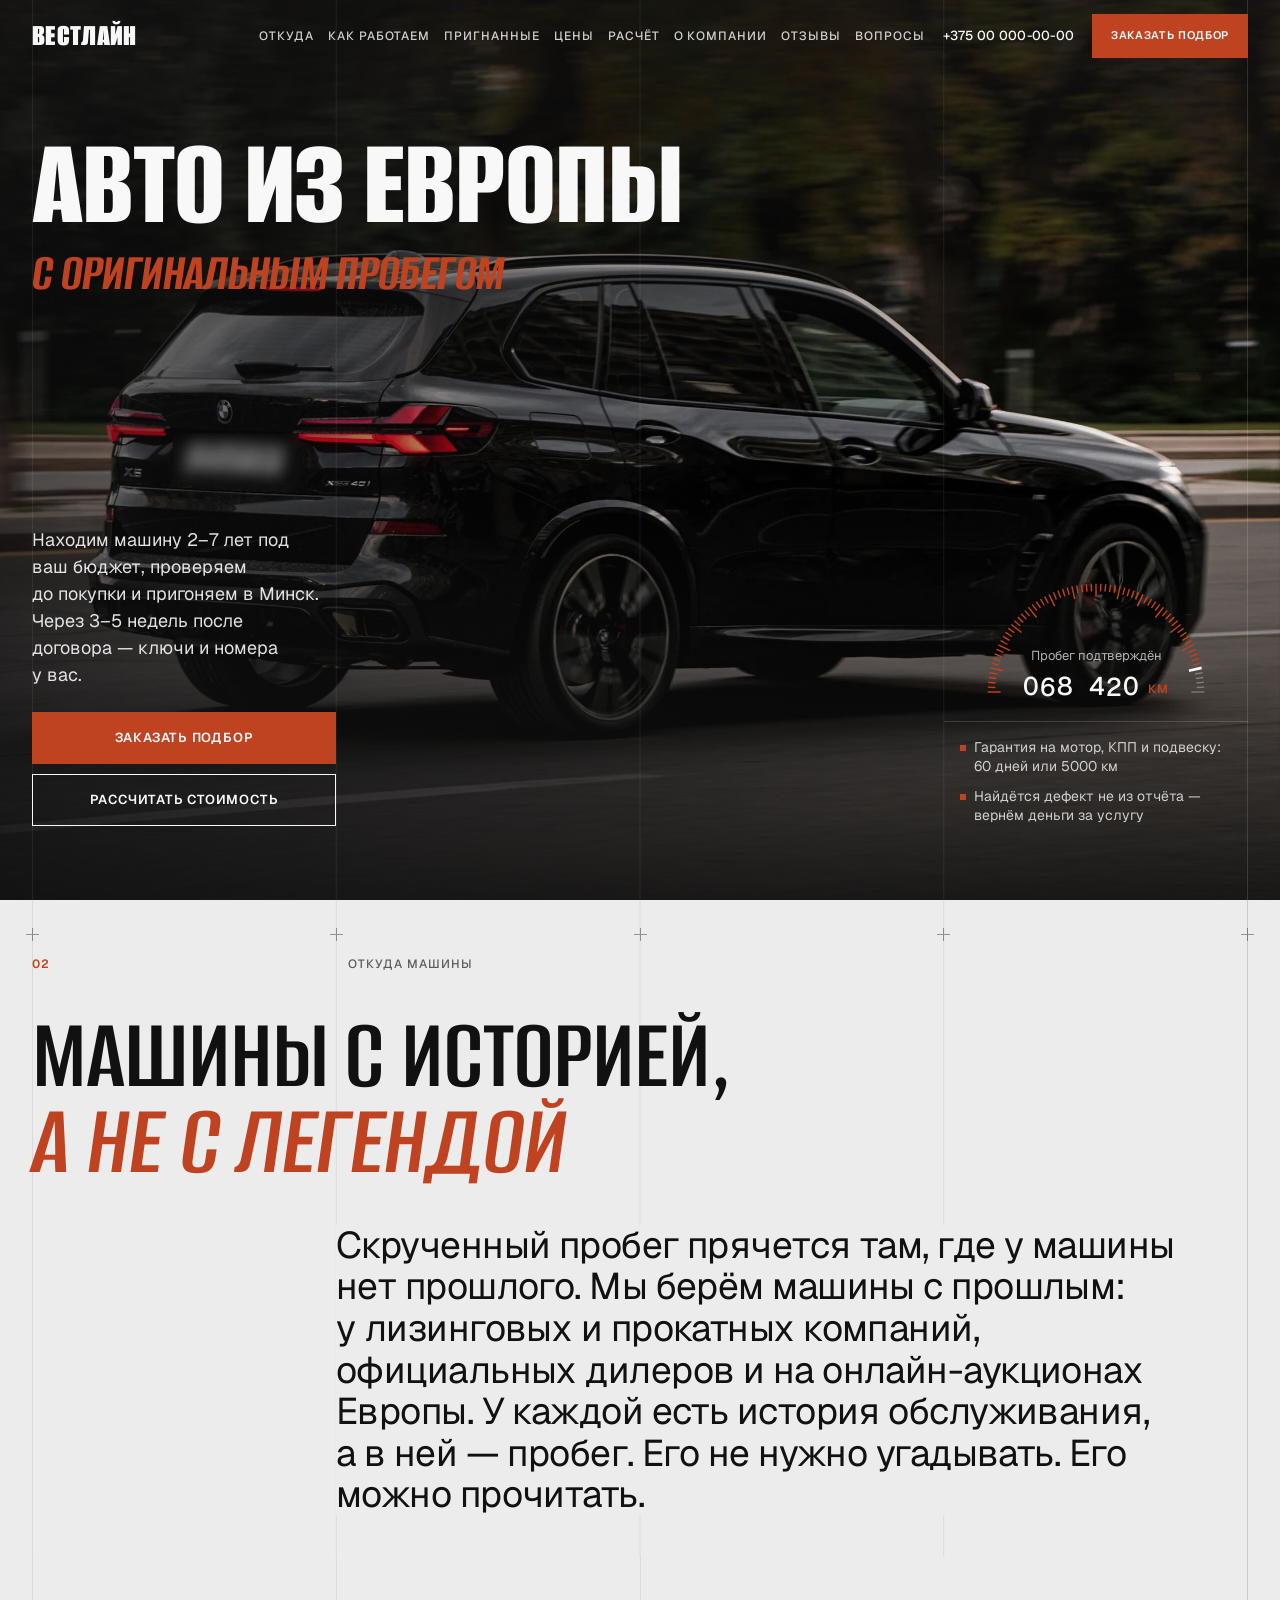
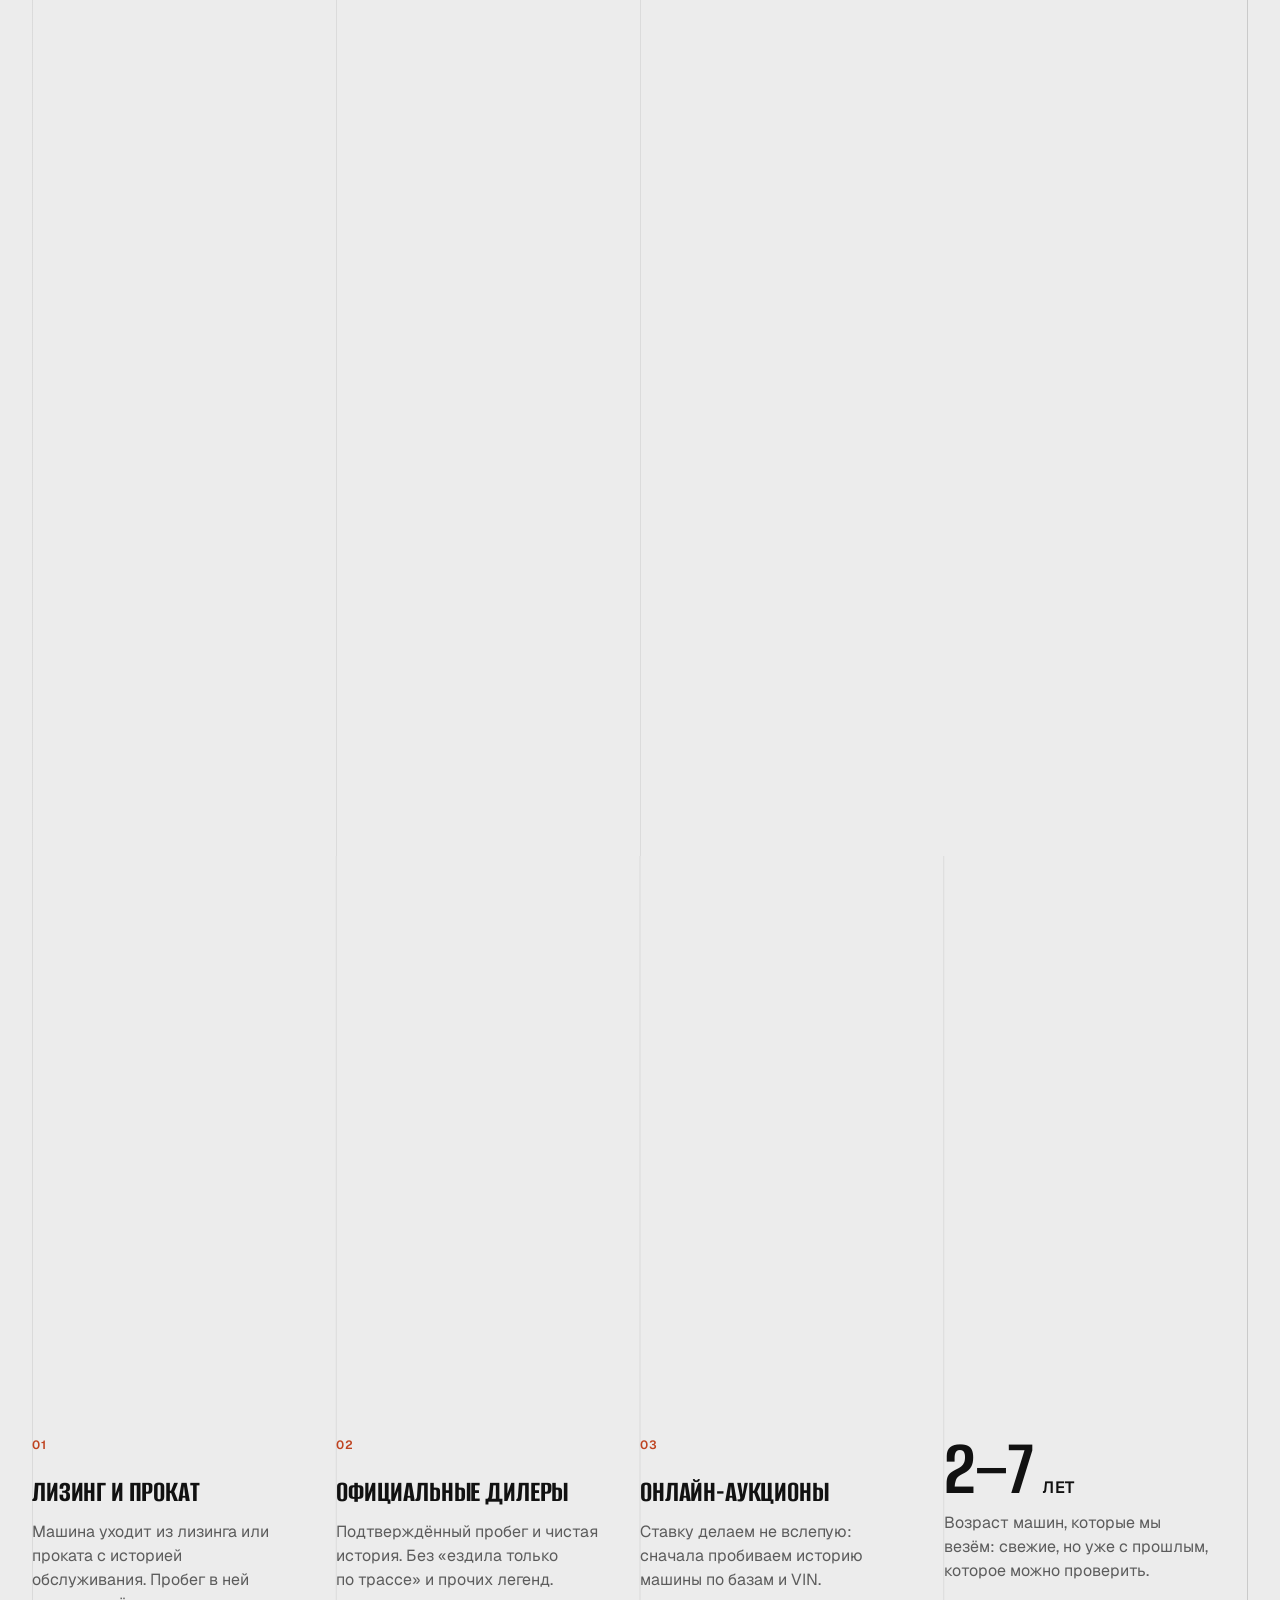
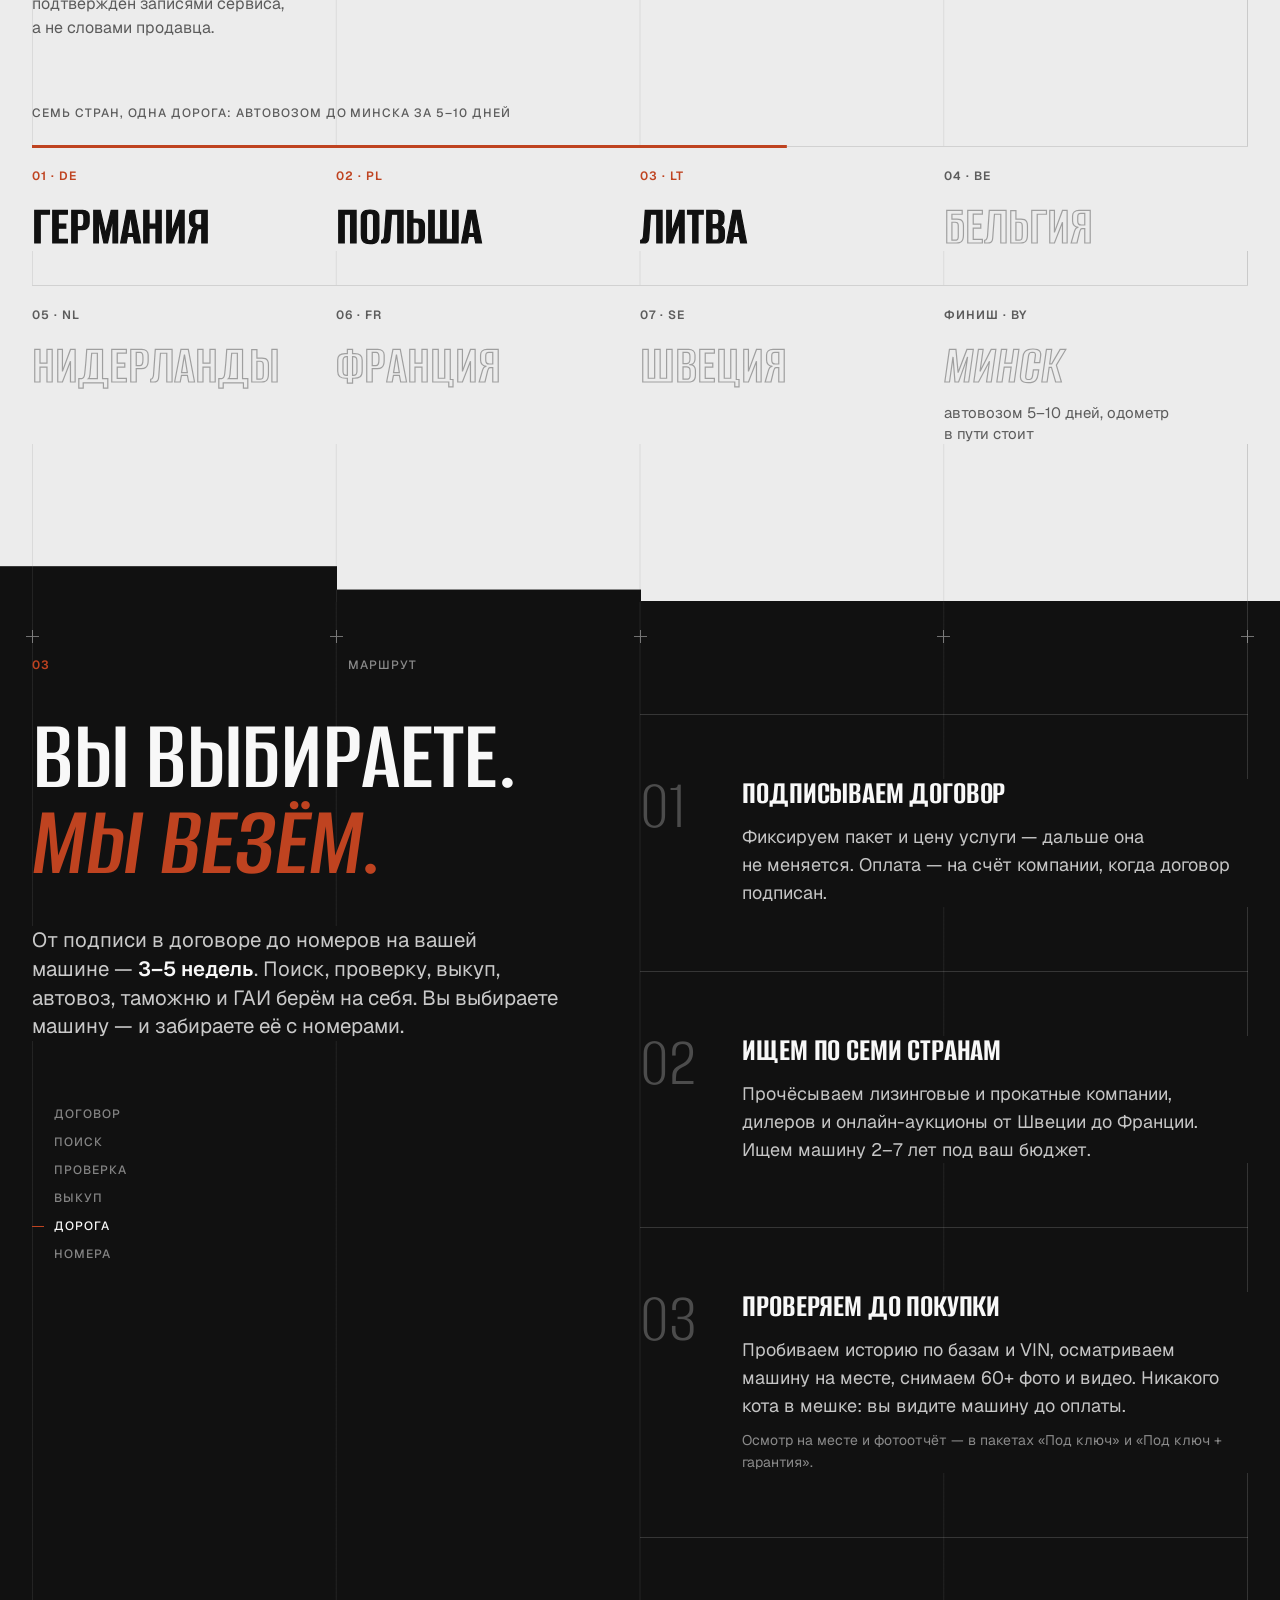
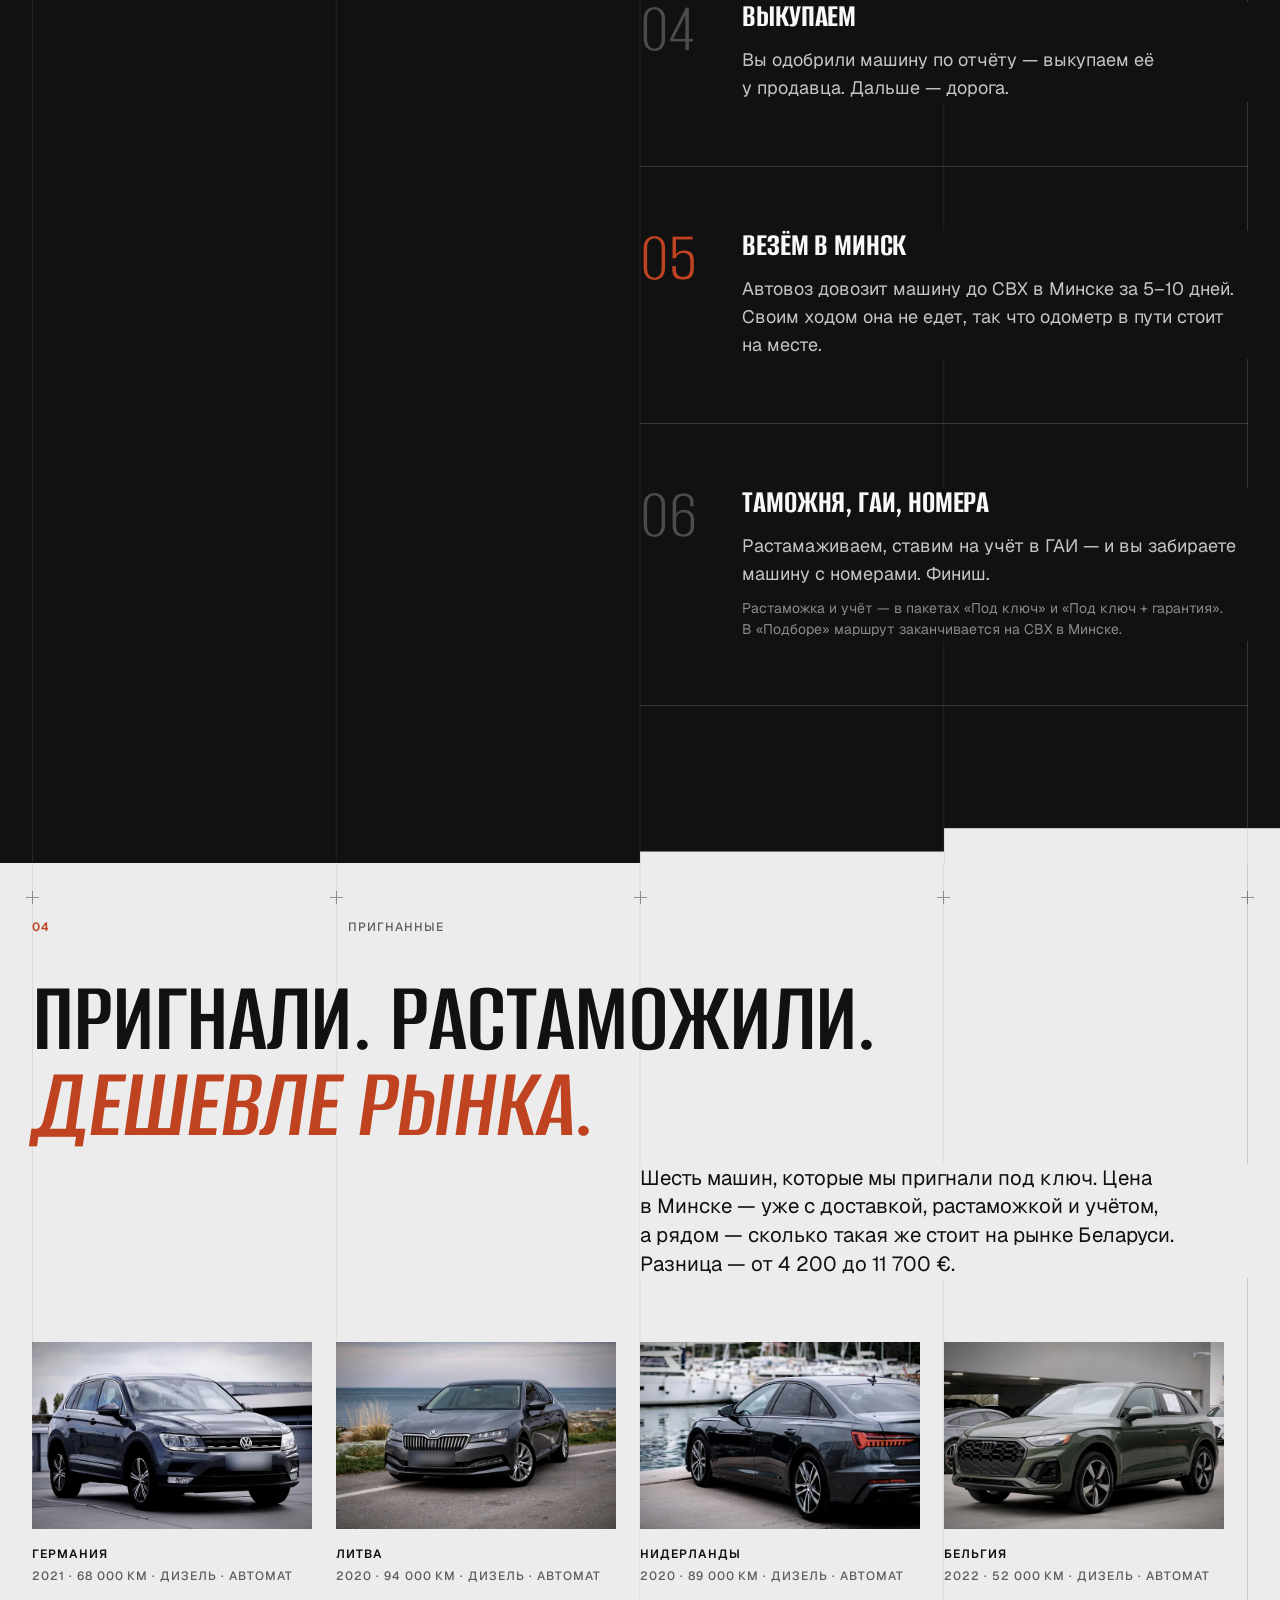
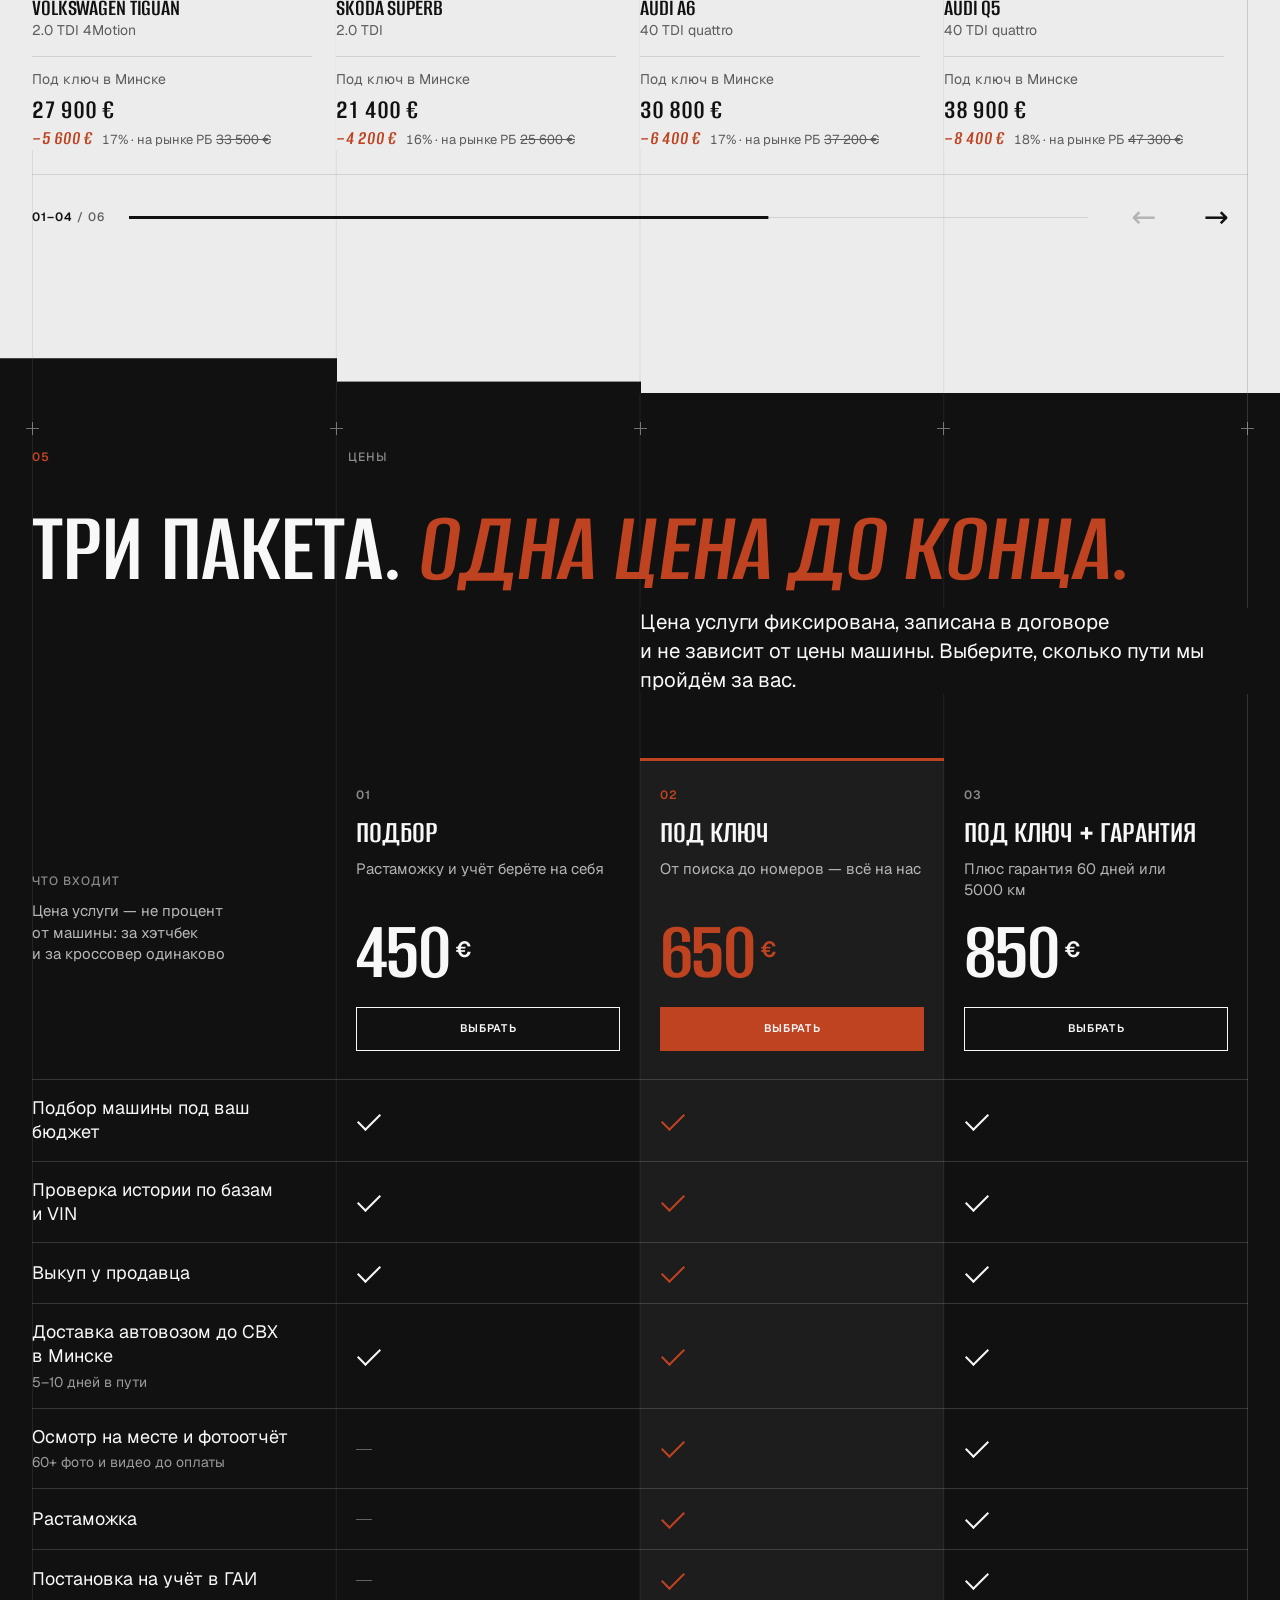
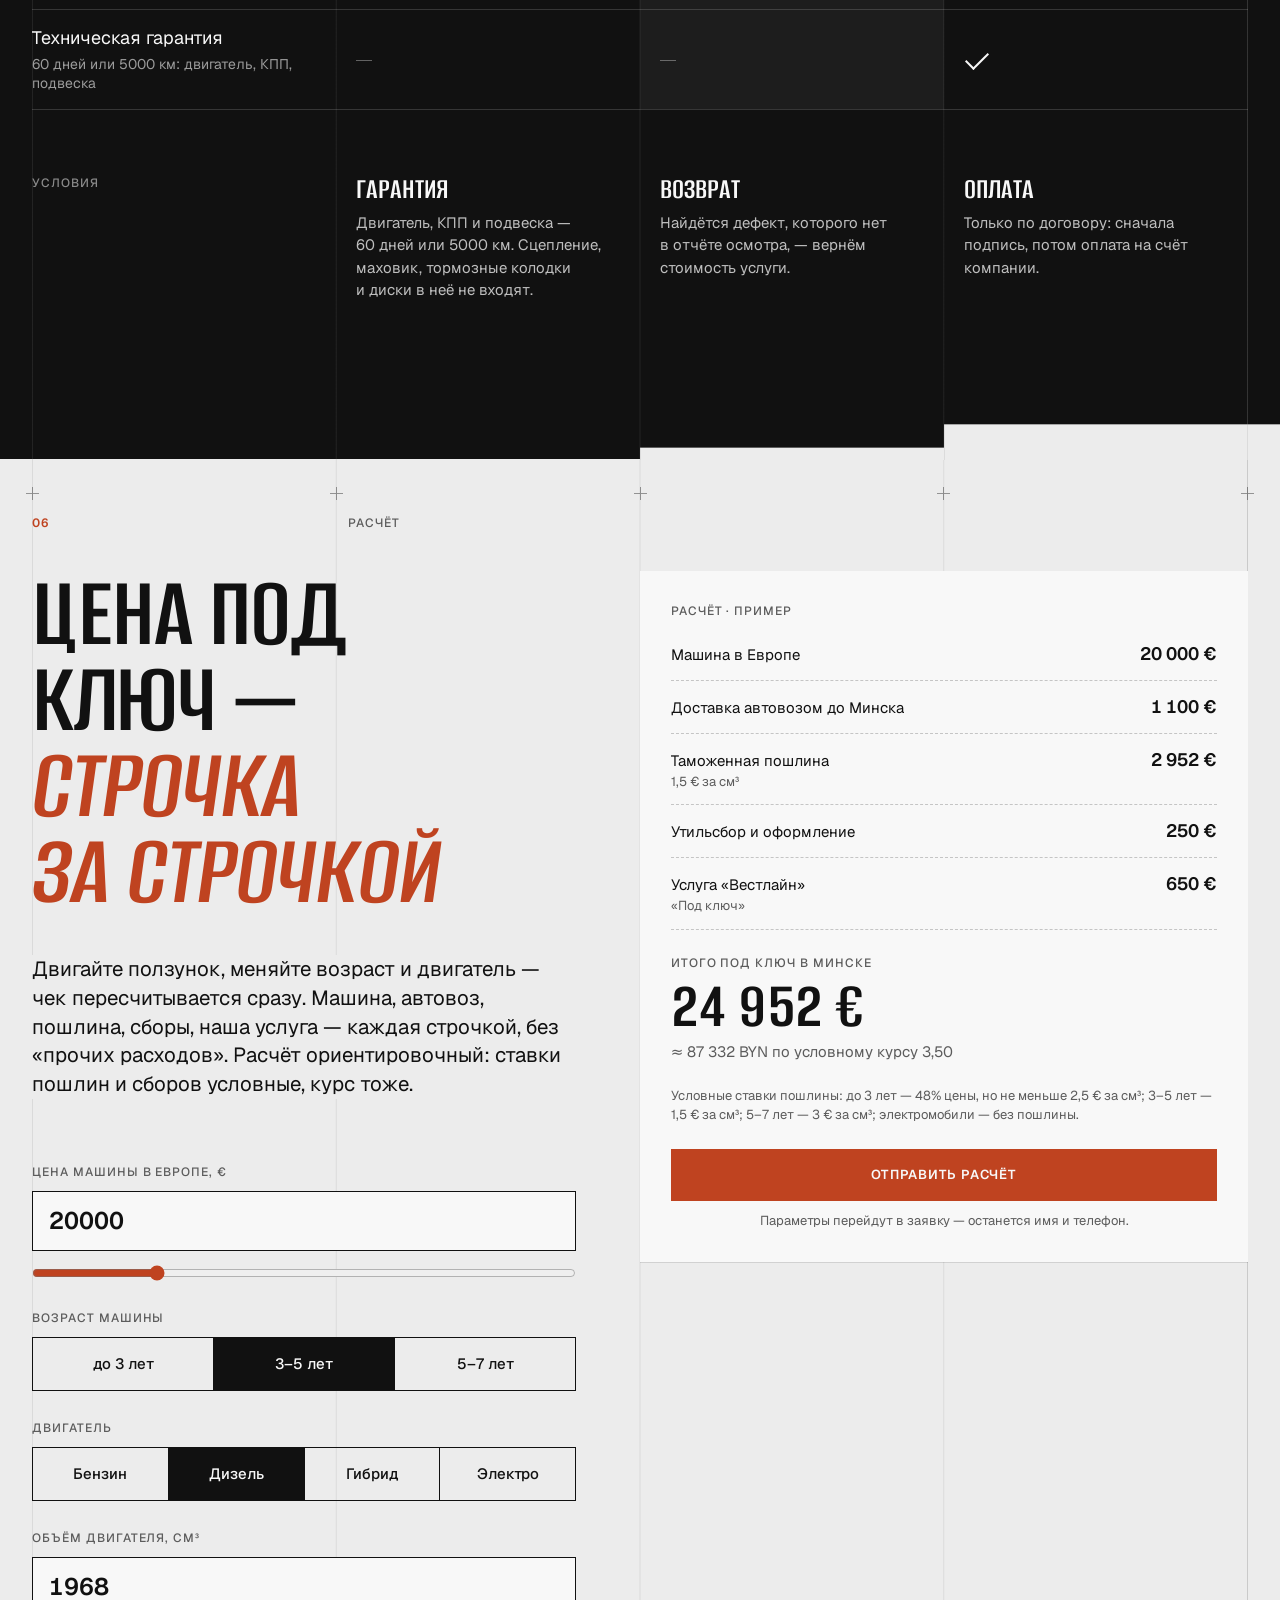
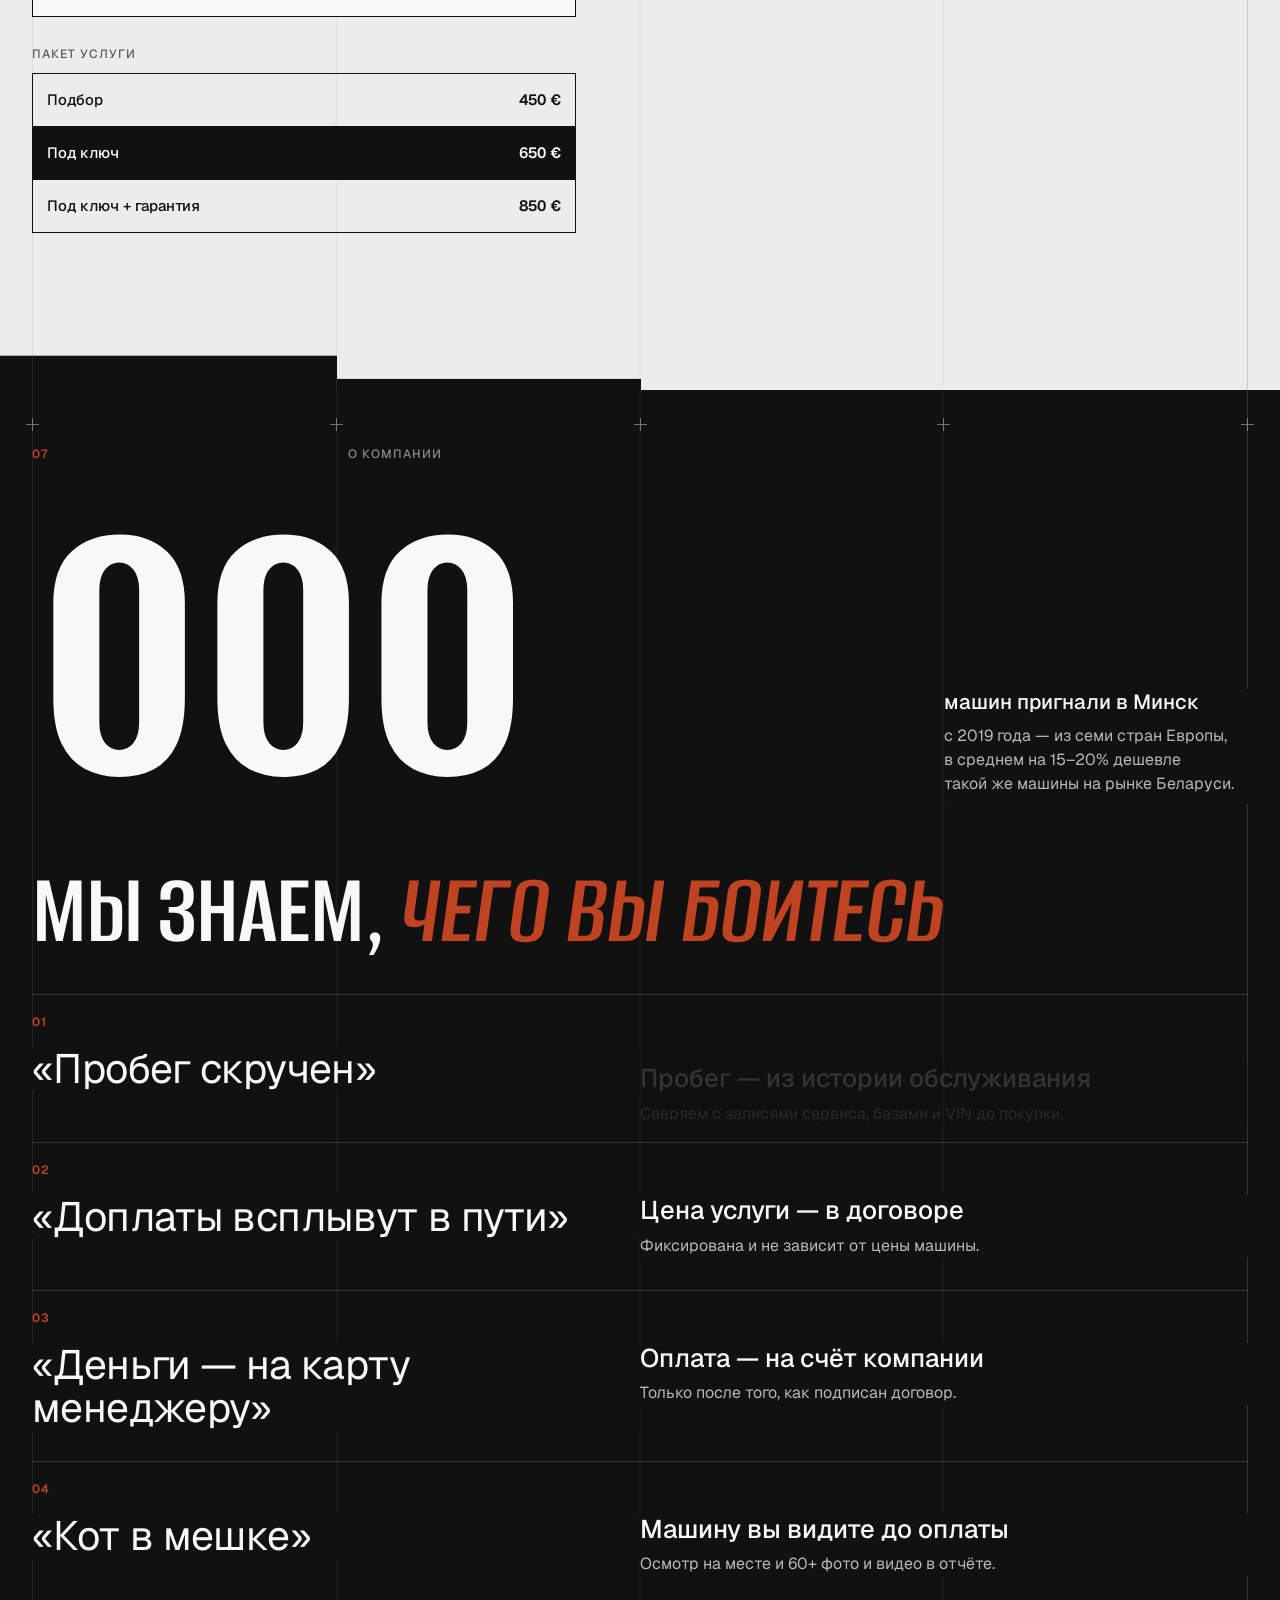
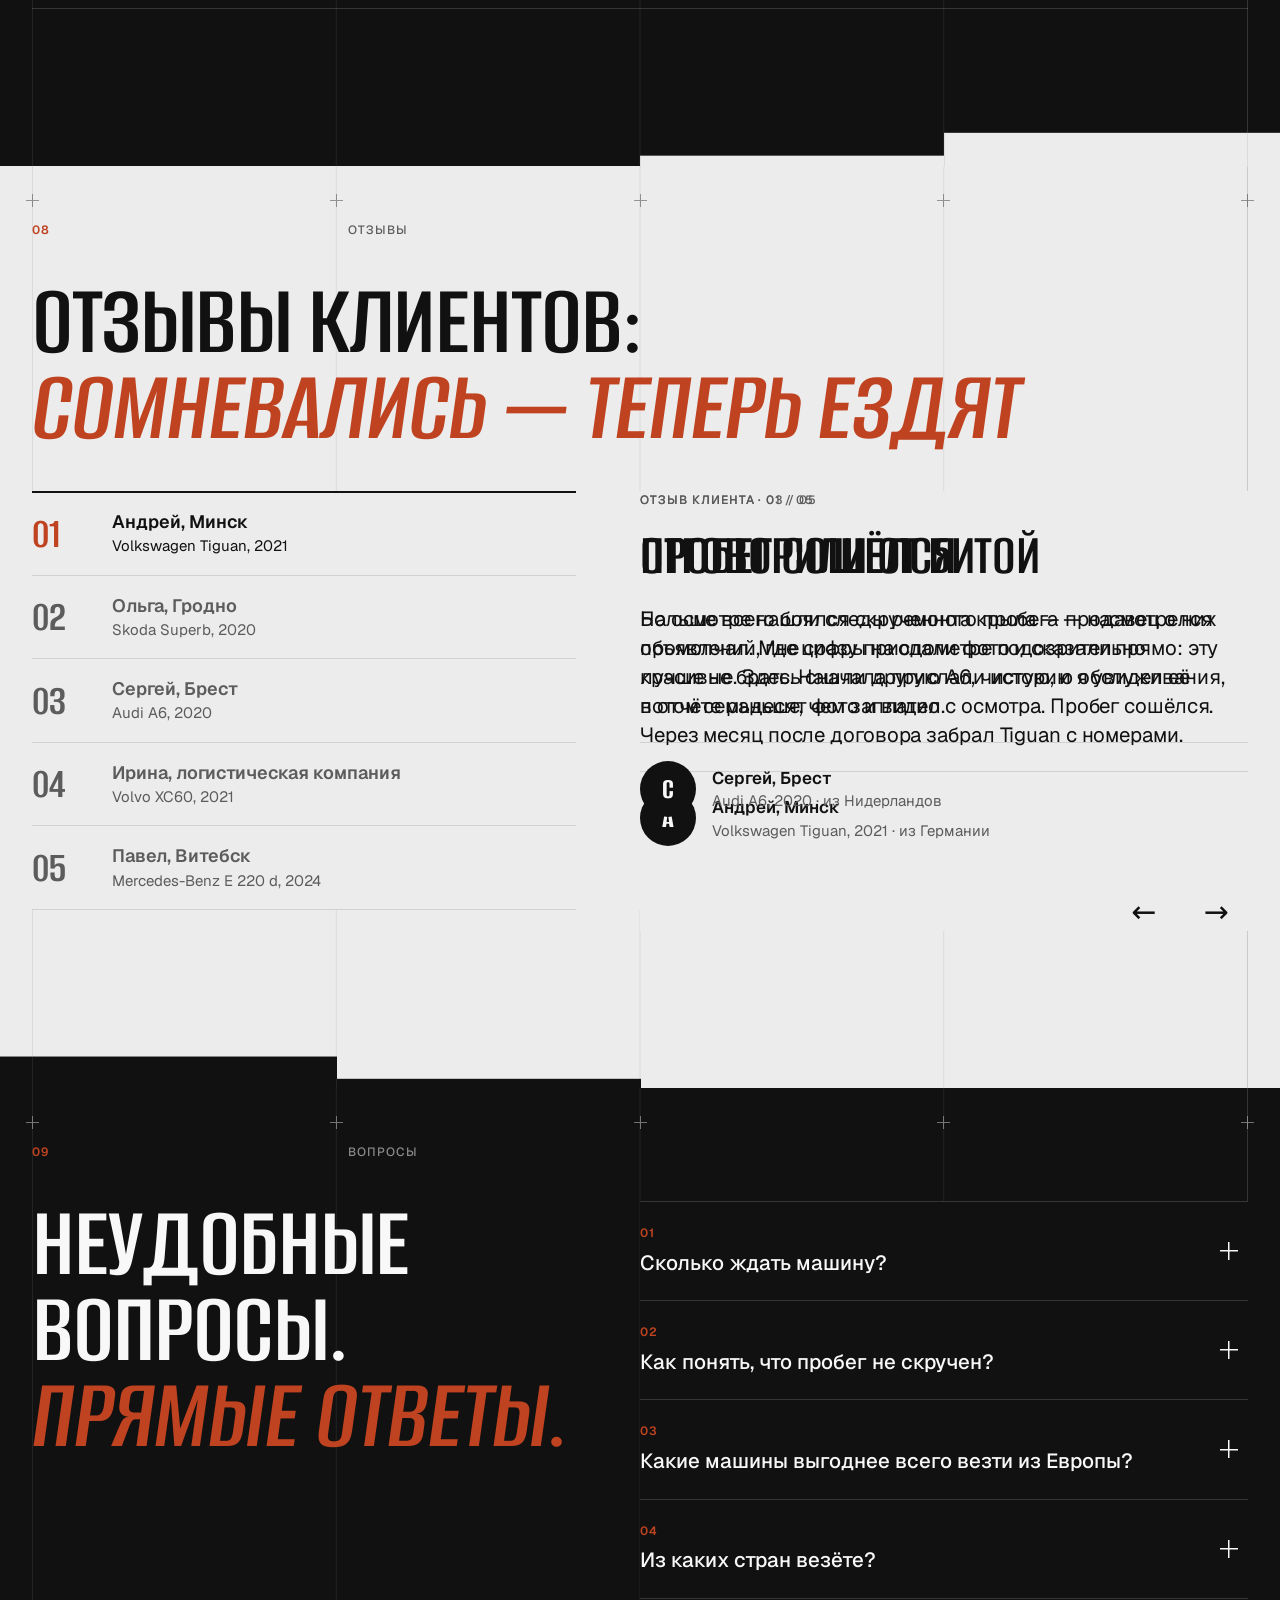
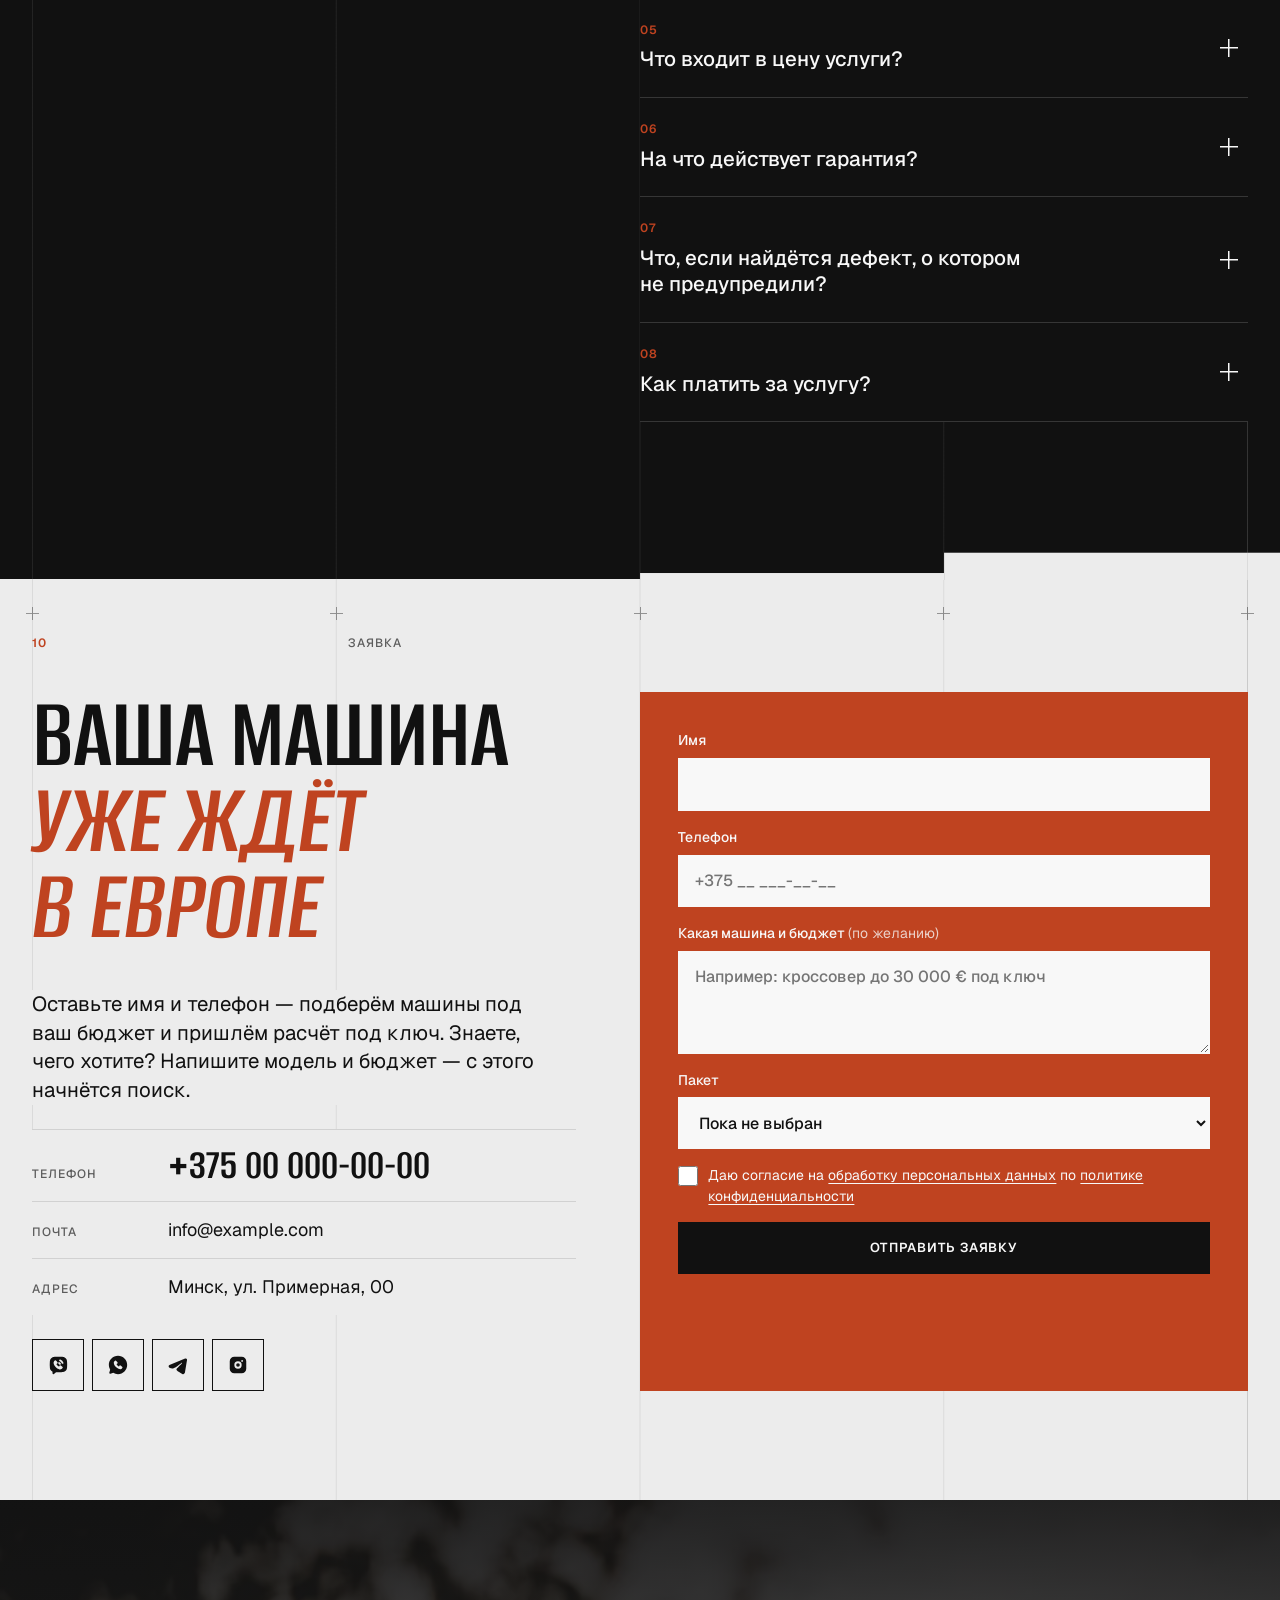
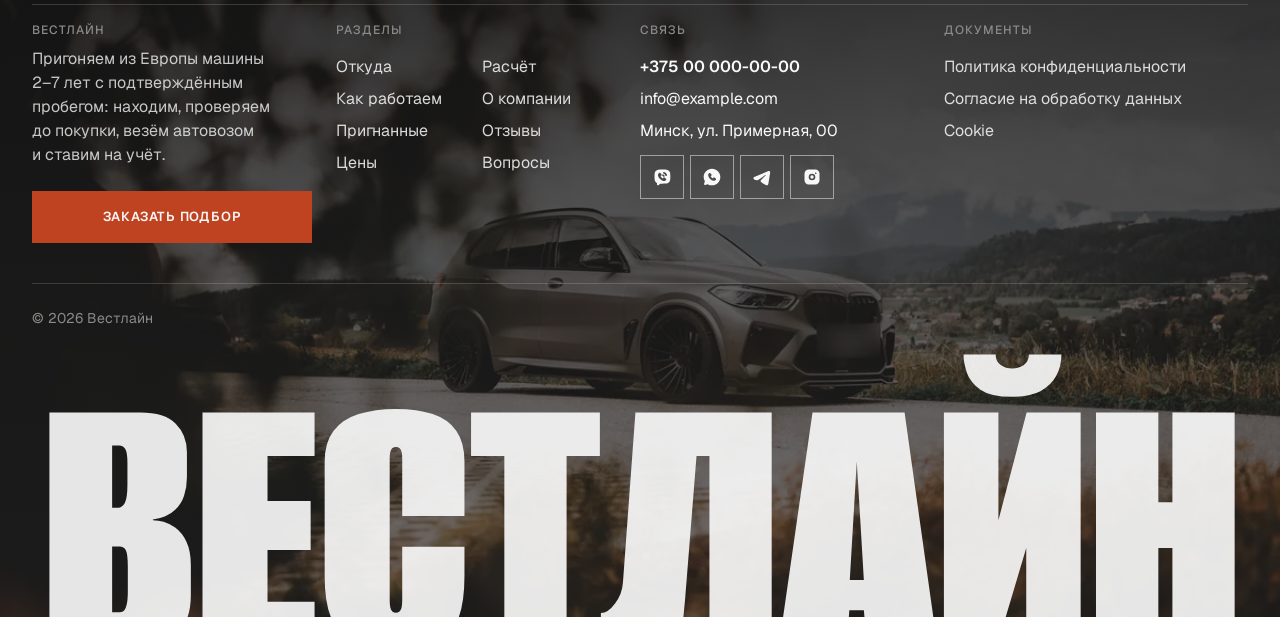
==== index.html @ 83bdb5cc "Лендинг «Авто из Европы» (Вестлайн): страница, юридические страницы, 404, стили, скрипты, шрифты, фо" ====
<!doctype html>
<html lang="ru">
<head>
<meta charset="utf-8">
<meta name="viewport" content="width=device-width,initial-scale=1">
<!-- seo:start -->
<title>Авто из Европы под ключ в Минске — подбор и проверка до покупки | Вестлайн</title>
<meta name="description" content="Пригоним машину 2–7 лет из Европы с подтверждённым пробегом: подбор, проверка до покупки с фотоотчётом, выкуп, доставка, растаможка и учёт в ГАИ за 3–5 недель. Фиксированная цена услуги от 450 €.">
<link rel="canonical" href="https://example.com/">
<meta property="og:type" content="website">
<meta property="og:title" content="Авто из Европы под ключ в Минске — подбор и проверка до покупки | Вестлайн">
<meta property="og:description" content="Пригоним машину 2–7 лет из Европы с подтверждённым пробегом: подбор, проверка до покупки с фотоотчётом, выкуп, доставка, растаможка и учёт в ГАИ за 3–5 недель. Фиксированная цена услуги от 450 €.">
<meta property="og:url" content="https://example.com/">
<meta property="og:image" content="https://example.com/img/hero-b-x5-road-noplate-1200.webp">
<meta property="og:locale" content="ru_RU">
<meta property="og:site_name" content="Вестлайн">
<script type="application/ld+json">{"@context":"https://schema.org","@graph":[{"@type":"WebSite","name":"Вестлайн","url":"https://example.com/","inLanguage":"ru"},{"@type":"Organization","name":"Вестлайн","url":"https://example.com/"}]}</script>
<script type="application/ld+json">{"@context":"https://schema.org","@type":"FAQPage","mainEntity":[{"@type":"Question","name":"Сколько ждать машину?","acceptedAnswer":{"@type":"Answer","text":"От подписи в договоре до номеров — 3–5 недель. Сама дорога на автовозе из Европы до Минска занимает 5–10 дней, остальное время уходит на поиск, проверку, выкуп и оформление."}},{"@type":"Question","name":"Как понять, что пробег не скручен?","acceptedAnswer":{"@type":"Answer","text":"Мы сверяем пробег с историей обслуживания и проверяем машину по базам и VIN. В пакетах «Под ключ» ещё осматриваем её на месте и присылаем фотоотчёт — 60+ фото и видео. Вы видите машину до оплаты, а не после."}},{"@type":"Question","name":"Какие машины выгоднее всего везти из Европы?","acceptedAnswer":{"@type":"Answer","text":"Машины 2–7 лет от лизинговых и прокатных компаний, официальных дилеров и с онлайн-аукционов: пробег у них подтверждён историей обслуживания. Под ключ такая машина в среднем на 15–20% дешевле такой же на рынке Беларуси. Модель и комплектацию подберём под ваш бюджет."}},{"@type":"Question","name":"Из каких стран везёте?","acceptedAnswer":{"@type":"Answer","text":"Из семи: Германия, Польша, Литва, Бельгия, Нидерланды, Франция и Швеция. Откуда бы ни ехала машина, финиш один — Минск."}},{"@type":"Question","name":"Что входит в цену услуги?","acceptedAnswer":{"@type":"Answer","text":"«Подбор», 450 €: находим машину, проверяем по базам, выкупаем и довозим до СВХ в Минске. «Под ключ», 650 €: плюс осмотр на месте с фотоотчётом, растаможка и учёт в ГАИ. «Под ключ + гарантия», 850 €: плюс техническая гарантия. Цена услуги не зависит от цены машины."}},{"@type":"Question","name":"На что действует гарантия?","acceptedAnswer":{"@type":"Answer","text":"Техническая гарантия — 60 дней или 5000 км на двигатель, КПП и подвеску, она входит в пакет «Под ключ + гарантия». Сцепление, маховик, тормозные колодки и диски в неё не входят."}},{"@type":"Question","name":"Что, если найдётся дефект, о котором не предупредили?","acceptedAnswer":{"@type":"Answer","text":"Вернём стоимость услуги — если у машины найдётся дефект, которого нет в отчёте осмотра. Так что отчёт мы пишем подробно и без «косметики»."}},{"@type":"Question","name":"Как платить за услугу?","acceptedAnswer":{"@type":"Answer","text":"Только по договору. Сначала подписываем его, потом вы оплачиваете услугу на счёт компании — не на карту менеджеру и не наличными «на руки»."}}]}</script>
<!-- seo:end -->
<link rel="stylesheet" href="assets/css/tokens.css">
<link rel="stylesheet" href="assets/css/base.css?v=2026-10-07e">
<link rel="stylesheet" href="assets/css/reveal.css">
<link rel="stylesheet" href="assets/css/home.css?v=2026-10-07e">
<!-- Прелоадер включается только при работающем JS и без reduced motion; страховка — снять через 8 с, даже если скрипт не загрузился -->
<script>if (!matchMedia('(prefers-reduced-motion: reduce)').matches) { document.documentElement.classList.add('is-preloading'); setTimeout(function () { var c = document.documentElement.classList; if (c.contains('is-preloading')) { c.remove('is-preloading'); dispatchEvent(new Event('preloader:done')); } }, 8000); }</script>
</head>
<body class="home">
<!-- Прелоадер: одометр первого экрана — шкала заполняется по мере загрузки, километры набегают до 068 420; уходит вверх колоннами по сетке -->
<div class="preloader" data-preloader aria-hidden="true">
  <div class="preloader__cols"><i></i><i></i><i></i><i></i></div>
  <div class="preloader__odo odo">
    <svg class="odo__gauge" data-gauge data-preload-gauge data-ticks="71" aria-hidden="true"></svg>
    <div class="odo__read"><span class="odo__label" data-preload-label>Проверяем пробег</span><span class="odo__digits preloader__digits" data-preload-km="68420">000&nbsp;000</span><span class="odo__unit">км</span></div>
  </div>
</div>
<div data-include="header">
  <header class="site-header">
    <a class="site-header__name" href="index.html">Вестлайн</a>
    <nav class="site-header__nav" aria-label="Основное меню">
      <a href="#source">Откуда</a><a href="#how">Как работаем</a><a href="#cars">Пригнанные</a><a href="#price">Цены</a><a href="#calc">Расчёт</a><a href="#about">О компании</a><a href="#reviews">Отзывы</a><a href="#faq">Вопросы</a>
    </nav>
    <span class="site-header__phone">+375 00 000-00-00</span>
    <a class="button button--small" href="#order"><span class="cta-long">Заказать подбор</span><span class="cta-short">Подбор</span></a>
  </header>
</div>

<main>
<!-- 1. Первый экран: тёмный кадр, слева — предложение и действие, справа — доказательства -->
<div class="pin pin--hero" data-pin>
<section class="hero theme-dark pin__stage" id="top" data-header-clear data-pin-stage aria-labelledby="hero-title">
  <figure class="hero__bg"><img src="img/hero-b-x5-road-noplate-2400.webp" srcset="img/hero-b-x5-road-noplate-1200.webp 1200w, img/hero-b-x5-road-noplate-2400.webp 2400w" sizes="100vw" alt="Чёрный BMW X5 едет по городской улице, фон смазан скоростью" width="2400" height="1600" fetchpriority="high"></figure>
  <div class="hero__top">
    <h1 class="hero__title rise" id="hero-title"><span class="t1">Авто из <br>Европы</span><span class="t2">с оригинальным пробегом</span></h1>
  </div>
  <div class="hero__mid">
    <div class="hero__text rise" style="animation-delay:.25s">
      <p class="hero__lead">Находим машину <span class="nw">2–7</span>&nbsp;лет под ваш бюджет, проверяем до&nbsp;покупки и&nbsp;пригоняем в&nbsp;Минск. Через <span class="nw">3–5</span>&nbsp;недель после договора&nbsp;— ключи и&nbsp;номера у&nbsp;вас.</p>
      <div class="hero__ctas"><a class="button" href="#order">Заказать подбор</a><a class="button button--ghost" href="#calc">Рассчитать стоимость</a></div>
    </div>
    <div class="hero__proof rise" style="animation-delay:.45s">
      <div class="odo" data-odo aria-label="Пробег подтверждён историей обслуживания: 68 420 км">
        <svg class="odo__gauge" data-gauge data-ticks="71" data-fill="0.55" aria-hidden="true"></svg>
        <div class="odo__read" aria-hidden="true"><span class="odo__label">Пробег подтверждён</span><span class="odo__digits" data-km="68420">068&nbsp;420</span><span class="odo__unit">км</span></div>
      </div>
      <ul class="hero__guar">
        <li>Гарантия на&nbsp;мотор, КПП и&nbsp;подвеску: 60&nbsp;дней или 5000&nbsp;км</li>
        <li>Найдётся дефект не&nbsp;из&nbsp;отчёта&nbsp;— вернём деньги за&nbsp;услугу</li>
      </ul>
    </div>
  </div>
  <div class="stair stair--light" data-stair aria-hidden="true"><i></i><i></i><i></i><i></i></div>
</section>
<div class="pin__space" aria-hidden="true"></div>
</div>

<!-- 2. Откуда машины: манифест крупно, фото стоянки растёт до всего экрана и закрывается колоннами, источники по колонкам, маршрут стран -->
<section class="section theme-light has-lines source" id="source" aria-labelledby="source-title">
  <div class="wrap">
    <p class="kicker"><b>02</b><span>Откуда машины</span></p>
    <h2 id="source-title">Машины с&nbsp;историей, <em>а&nbsp;не&nbsp;с&nbsp;легендой</em></h2>
    <p class="source__manifest">Скрученный пробег прячется там, где у&nbsp;машины нет прошлого. Мы берём машины с&nbsp;прошлым: у&nbsp;лизинговых и&nbsp;прокатных компаний, официальных дилеров и&nbsp;на&nbsp;онлайн-аукционах Европы. У&nbsp;каждой есть история обслуживания, а&nbsp;в&nbsp;ней&nbsp;— пробег. Его не&nbsp;нужно угадывать. Его можно прочитать.</p>
  </div>
  <div class="pin pin--photo" data-pin data-grow-len="0.6">
    <figure class="source__photo pin__stage" data-pin-stage>
      <div class="source__frame" data-grow><img src="img/source-lot-graded-2400.webp" srcset="img/source-lot-graded-1200.webp 1200w, img/source-lot-graded-2400.webp 2400w" sizes="100vw" alt="Длинный ряд машин на открытой стоянке в пасмурный день" width="2400" height="1600" loading="lazy"></div>
      <div class="stair stair--light" data-stair aria-hidden="true"><i></i><i></i><i></i><i></i></div>
    </figure>
    <div class="pin__space" aria-hidden="true"></div>
  </div>
  <div class="wrap">
    <ul class="source__list grid4">
      <li><span class="source__i">01</span><h3>Лизинг и&nbsp;прокат</h3><p>Машина уходит из&nbsp;лизинга или проката с&nbsp;историей обслуживания. Пробег в&nbsp;ней подтверждён записями сервиса, а&nbsp;не&nbsp;словами продавца.</p></li>
      <li><span class="source__i">02</span><h3>Официальные дилеры</h3><p>Подтверждённый пробег и&nbsp;чистая история. Без «ездила только по&nbsp;трассе» и&nbsp;прочих легенд.</p></li>
      <li><span class="source__i">03</span><h3>Онлайн-аукционы</h3><p>Ставку делаем не&nbsp;вслепую: сначала пробиваем историю машины по&nbsp;базам и&nbsp;VIN.</p></li>
      <li class="source__fact"><span class="source__num"><span class="nw">2–7</span><small>лет</small></span><p>Возраст машин, которые мы везём: свежие, но&nbsp;уже с&nbsp;прошлым, которое можно проверить.</p></li>
    </ul>
    <div class="trip" data-trip>
      <p class="trip__label caption">Семь стран, одна дорога: автовозом до&nbsp;Минска за&nbsp;<span class="nw">5–10</span>&nbsp;дней</p>
      <ol class="trip__grid grid4">
        <li class="trip__stop"><span class="trip__code">01 · DE</span><span class="trip__name">Германия</span></li>
        <li class="trip__stop"><span class="trip__code">02 · PL</span><span class="trip__name">Польша</span></li>
        <li class="trip__stop"><span class="trip__code">03 · LT</span><span class="trip__name">Литва</span></li>
        <li class="trip__stop"><span class="trip__code">04 · BE</span><span class="trip__name">Бельгия</span></li>
        <li class="trip__stop"><span class="trip__code">05 · NL</span><span class="trip__name">Нидерланды</span></li>
        <li class="trip__stop"><span class="trip__code">06 · FR</span><span class="trip__name">Франция</span></li>
        <li class="trip__stop"><span class="trip__code">07 · SE</span><span class="trip__name">Швеция</span></li>
        <li class="trip__stop trip__stop--end"><span class="trip__code">Финиш · BY</span><span class="trip__name">Минск</span><span class="trip__days">автовозом <span class="nw">5–10</span>&nbsp;дней, одометр в&nbsp;пути стоит</span></li>
      </ol>
    </div>
  </div>
  <div class="edge edge--dark" data-edge aria-hidden="true"><i></i><i></i><i></i><i></i></div>
</section>

<!-- 3. Как работаем: слева закреплены заголовок и список шагов (S-2K), справа — шаги по порядку -->
<section class="section theme-dark has-lines how" id="how" aria-labelledby="how-title">
  <div class="wrap">
    <p class="kicker"><b>03</b><span>Маршрут</span></p>
    <div class="how__grid">
      <div class="how__aside">
        <h2 id="how-title">Вы выбираете. <em>Мы везём.</em></h2>
        <p class="how__total">От&nbsp;подписи в&nbsp;договоре до&nbsp;номеров на&nbsp;вашей машине&nbsp;— <b><span class="nw">3–5</span>&nbsp;недель</b>. Поиск, проверку, выкуп, автовоз, таможню и&nbsp;ГАИ берём на&nbsp;себя. Вы выбираете машину&nbsp;— и&nbsp;забираете её с&nbsp;номерами.</p>
        <ol class="how__toc caption" aria-hidden="true">
          <li class="is-now">Договор</li><li>Поиск</li><li>Проверка</li><li>Выкуп</li><li>Дорога</li><li>Номера</li>
        </ol>
      </div>
      <ol class="how__steps">
        <li class="step" data-step="0"><span class="step__n">01</span><div><h3>Подписываем договор</h3><p>Фиксируем пакет и&nbsp;цену услуги&nbsp;— дальше она не&nbsp;меняется. Оплата&nbsp;— на&nbsp;счёт компании, когда договор подписан.</p></div></li>
        <li class="step" data-step="1"><span class="step__n">02</span><div><h3>Ищем по&nbsp;семи странам</h3><p>Прочёсываем лизинговые и&nbsp;прокатные компании, дилеров и&nbsp;онлайн-аукционы от&nbsp;Швеции до&nbsp;Франции. Ищем машину <span class="nw">2–7</span>&nbsp;лет под ваш бюджет.</p></div></li>
        <li class="step" data-step="2"><span class="step__n">03</span><div><h3>Проверяем до&nbsp;покупки</h3><p>Пробиваем историю по&nbsp;базам и&nbsp;VIN, осматриваем машину на&nbsp;месте, снимаем 60+&nbsp;фото и&nbsp;видео. Никакого кота в&nbsp;мешке: вы видите машину до&nbsp;оплаты.</p><p class="step__note">Осмотр на&nbsp;месте и&nbsp;фотоотчёт&nbsp;— в&nbsp;пакетах «Под ключ» и&nbsp;«Под ключ + гарантия».</p></div></li>
        <li class="step" data-step="3"><span class="step__n">04</span><div><h3>Выкупаем</h3><p>Вы одобрили машину по&nbsp;отчёту&nbsp;— выкупаем её у&nbsp;продавца. Дальше&nbsp;— дорога.</p></div></li>
        <li class="step" data-step="4"><span class="step__n">05</span><div><h3>Везём в&nbsp;Минск</h3><p>Автовоз довозит машину до&nbsp;СВХ в&nbsp;Минске за&nbsp;<span class="nw">5–10</span>&nbsp;дней. Своим ходом она не&nbsp;едет, так что одометр в&nbsp;пути стоит на&nbsp;месте.</p></div></li>
        <li class="step" data-step="5"><span class="step__n">06</span><div><h3>Таможня, ГАИ, номера</h3><p>Растамаживаем, ставим на&nbsp;учёт в&nbsp;ГАИ&nbsp;— и&nbsp;вы забираете машину с&nbsp;номерами. Финиш.</p><p class="step__note">Растаможка и&nbsp;учёт&nbsp;— в&nbsp;пакетах «Под ключ» и&nbsp;«Под ключ + гарантия». В&nbsp;«Подборе» маршрут заканчивается на&nbsp;СВХ в&nbsp;Минске.</p></div></li>
      </ol>
    </div>
  </div>
  <div class="edge edge--light" data-edge aria-hidden="true"><i></i><i></i><i></i><i></i></div>
</section>

<!-- 4. Пригнанные автомобили: карусель в границах сетки, курсор-круг «Листать» (Hispano Suiza) -->
<section class="section theme-light has-lines cars" id="cars" aria-labelledby="cars-title">
  <div class="wrap">
    <p class="kicker"><b>04</b><span>Пригнанные</span></p>
    <div class="sec-head">
      <h2 id="cars-title">Пригнали. Растаможили. <em>Дешевле рынка.</em></h2>
      <p class="sec-head__lead">Шесть машин, которые мы пригнали под&nbsp;ключ. Цена в&nbsp;Минске&nbsp;— уже с&nbsp;доставкой, растаможкой и&nbsp;учётом, а&nbsp;рядом&nbsp;— сколько такая&nbsp;же стоит на&nbsp;рынке Беларуси. Разница&nbsp;— от&nbsp;4&nbsp;200 до&nbsp;11&nbsp;700&nbsp;€.</p>
    </div>
  </div>
  <div class="slider" data-slider aria-roledescription="карусель" aria-label="Пригнанные автомобили">
    <div class="slider__view" tabindex="0">
    <div class="slider__track">
      <article class="car">
        <figure class="car__photo"><img src="img/car-tiguan-graded-720.webp" srcset="img/car-tiguan-graded-720.webp 720w, img/car-tiguan-graded-1200.webp 1200w" sizes="(max-width: 600px) 92vw, (max-width: 1100px) 48vw, 25vw" alt="Серый Volkswagen Tiguan на открытой парковке" width="1200" height="797" loading="lazy"></figure>
        <div class="car__body"><p class="car__meta caption"><b>Германия</b><span>2021 · 68&nbsp;000&nbsp;км · дизель · автомат</span></p><h3 class="car__name">Volkswagen Tiguan</h3><p class="car__spec">2.0 TDI 4Motion</p>
          <dl class="car__price"><dt>Под ключ в&nbsp;Минске</dt><dd class="car__turnkey">27&nbsp;900&nbsp;€</dd><dd class="car__save"><b>−5&nbsp;600&nbsp;€</b><span>17% · на&nbsp;рынке РБ <s>33&nbsp;500&nbsp;€</s></span></dd></dl></div>
      </article>
      <article class="car">
        <figure class="car__photo"><img src="img/car-superb-graded-720.webp" srcset="img/car-superb-graded-720.webp 720w, img/car-superb-graded-1200.webp 1200w" sizes="(max-width: 600px) 92vw, (max-width: 1100px) 48vw, 25vw" alt="Серая Skoda Superb у моря" width="1200" height="800" loading="lazy"></figure>
        <div class="car__body"><p class="car__meta caption"><b>Литва</b><span>2020 · 94&nbsp;000&nbsp;км · дизель · автомат</span></p><h3 class="car__name">Skoda Superb</h3><p class="car__spec">2.0 TDI</p>
          <dl class="car__price"><dt>Под ключ в&nbsp;Минске</dt><dd class="car__turnkey">21&nbsp;400&nbsp;€</dd><dd class="car__save"><b>−4&nbsp;200&nbsp;€</b><span>16% · на&nbsp;рынке РБ <s>25&nbsp;600&nbsp;€</s></span></dd></dl></div>
      </article>
      <article class="car">
        <figure class="car__photo"><img src="img/car-a6-graded-720.webp" srcset="img/car-a6-graded-720.webp 720w, img/car-a6-graded-1200.webp 1200w" sizes="(max-width: 600px) 92vw, (max-width: 1100px) 48vw, 25vw" alt="Тёмно-серая Audi A6 на набережной у яхт" width="1200" height="800" loading="lazy"></figure>
        <div class="car__body"><p class="car__meta caption"><b>Нидерланды</b><span>2020 · 89&nbsp;000&nbsp;км · дизель · автомат</span></p><h3 class="car__name">Audi A6</h3><p class="car__spec">40 TDI quattro</p>
          <dl class="car__price"><dt>Под ключ в&nbsp;Минске</dt><dd class="car__turnkey">30&nbsp;800&nbsp;€</dd><dd class="car__save"><b>−6&nbsp;400&nbsp;€</b><span>17% · на&nbsp;рынке РБ <s>37&nbsp;200&nbsp;€</s></span></dd></dl></div>
      </article>
      <article class="car">
        <figure class="car__photo"><img src="img/car-q5-graded-720.webp" srcset="img/car-q5-graded-720.webp 720w, img/car-q5-graded-1200.webp 1200w" sizes="(max-width: 600px) 92vw, (max-width: 1100px) 48vw, 25vw" alt="Audi Q5 цвета хаки на стоянке дилера" width="1200" height="800" loading="lazy"></figure>
        <div class="car__body"><p class="car__meta caption"><b>Бельгия</b><span>2022 · 52&nbsp;000&nbsp;км · дизель · автомат</span></p><h3 class="car__name">Audi Q5</h3><p class="car__spec">40 TDI quattro</p>
          <dl class="car__price"><dt>Под ключ в&nbsp;Минске</dt><dd class="car__turnkey">38&nbsp;900&nbsp;€</dd><dd class="car__save"><b>−8&nbsp;400&nbsp;€</b><span>18% · на&nbsp;рынке РБ <s>47&nbsp;300&nbsp;€</s></span></dd></dl></div>
      </article>
      <article class="car">
        <figure class="car__photo"><img src="img/car-xc60-graded-720.webp" srcset="img/car-xc60-graded-720.webp 720w, img/car-xc60-graded-1200.webp 1200w" sizes="(max-width: 600px) 92vw, (max-width: 1100px) 48vw, 25vw" alt="Серый Volvo XC60 на смотровой площадке над озером" width="1200" height="800" loading="lazy"></figure>
        <div class="car__body"><p class="car__meta caption"><b>Швеция</b><span>2021 · 71&nbsp;000&nbsp;км · дизель · автомат</span></p><h3 class="car__name">Volvo XC60</h3><p class="car__spec">B4 AWD</p>
          <dl class="car__price"><dt>Под ключ в&nbsp;Минске</dt><dd class="car__turnkey">33&nbsp;600&nbsp;€</dd><dd class="car__save"><b>−6&nbsp;500&nbsp;€</b><span>16% · на&nbsp;рынке РБ <s>40&nbsp;100&nbsp;€</s></span></dd></dl></div>
      </article>
      <article class="car">
        <figure class="car__photo"><img src="img/car-e-class-graded-720.webp" srcset="img/car-e-class-graded-720.webp 720w, img/car-e-class-graded-1200.webp 1200w" sizes="(max-width: 600px) 92vw, (max-width: 1100px) 48vw, 25vw" alt="Серый Mercedes-Benz E-класса в подземном паркинге" width="1200" height="800" loading="lazy"></figure>
        <div class="car__body"><p class="car__meta caption"><b>Германия</b><span>2024 · 31&nbsp;000&nbsp;км · дизель · автомат</span></p><h3 class="car__name">Mercedes-Benz E-класс</h3><p class="car__spec">E 220 d</p>
          <dl class="car__price"><dt>Под ключ в&nbsp;Минске</dt><dd class="car__turnkey">49&nbsp;500&nbsp;€</dd><dd class="car__save"><b>−11&nbsp;700&nbsp;€</b><span>19% · на&nbsp;рынке РБ <s>61&nbsp;200&nbsp;€</s></span></dd></dl></div>
      </article>
    </div>
    </div>
    <div class="slider__bar">
      <p class="slider__count caption" aria-live="polite"><b data-slider-now>01</b> / <span data-slider-total>06</span></p><span class="slider__progress" aria-hidden="true"><i data-slider-progress></i></span>
      <div class="slider__nav"><button class="slider__btn" type="button" data-slider-prev aria-label="Предыдущая машина">←</button><button class="slider__btn" type="button" data-slider-next aria-label="Следующая машина">→</button></div>
    </div>
    <div class="slider__cursor" aria-hidden="true"><span>Листать</span></div>
  </div>
  <div class="edge edge--dark" data-edge aria-hidden="true"><i></i><i></i><i></i><i></i></div>
</section>

<!-- 5. Стоимость услуг: таблица сравнения — пакеты по колонкам сетки, услуги по строкам -->
<section class="section theme-dark has-lines price2" id="price" aria-labelledby="price2-title">
  <div class="wrap">
    <p class="kicker"><b>05</b><span>Цены</span></p>
    <div class="sec-head">
      <h2 id="price2-title">Три пакета. <em>Одна цена до&nbsp;конца.</em></h2>
      <p class="sec-head__lead">Цена услуги фиксирована, записана в&nbsp;договоре и&nbsp;не&nbsp;зависит от&nbsp;цены машины. Выберите, сколько пути мы пройдём за&nbsp;вас.</p>
    </div>
    <div class="tariff" data-reveal>
      <p class="tariff__swipe caption" aria-hidden="true">Листайте таблицу<i></i></p>
      <div class="tariff__x" data-tariff-x>
      <div class="tariff__scroll" tabindex="0" role="region" aria-label="Таблица пакетов, листается вбок">
      <table class="tariff__table">
        <caption class="visually-hidden">Что входит в&nbsp;пакеты услуги «Вестлайн»</caption>
        <thead>
          <tr>
            <td class="tariff__corner"><span class="caption">Что входит</span><span class="tariff__hint">Цена услуги&nbsp;— не&nbsp;процент от&nbsp;машины: за&nbsp;хэтчбек и&nbsp;за&nbsp;кроссовер одинаково</span></td>
            <th scope="col"><span class="tariff__i">01</span><span class="tariff__name">Подбор</span><span class="tariff__tag">Растаможку и&nbsp;учёт берёте на&nbsp;себя</span><span class="tariff__price">450<small>€</small></span><a class="button button--ghost button--small tariff__btn" href="#order" data-package="Подбор">Выбрать</a></th>
            <th scope="col" class="is-main"><span class="tariff__i">02</span><span class="tariff__name">Под ключ</span><span class="tariff__tag">От&nbsp;поиска до&nbsp;номеров&nbsp;— всё на&nbsp;нас</span><span class="tariff__price">650<small>€</small></span><a class="button button--small tariff__btn" href="#order" data-package="Под ключ">Выбрать</a></th>
            <th scope="col"><span class="tariff__i">03</span><span class="tariff__name">Под ключ + гарантия</span><span class="tariff__tag">Плюс гарантия 60&nbsp;дней или 5000&nbsp;км</span><span class="tariff__price">850<small>€</small></span><a class="button button--ghost button--small tariff__btn" href="#order" data-package="Под ключ + гарантия">Выбрать</a></th>
          </tr>
        </thead>
        <tbody>
          <tr><th scope="row">Подбор машины под ваш бюджет</th><td><span class="yes" aria-label="входит"></span></td><td class="is-main"><span class="yes" aria-label="входит"></span></td><td><span class="yes" aria-label="входит"></span></td></tr>
          <tr><th scope="row">Проверка истории по&nbsp;базам и&nbsp;VIN</th><td><span class="yes" aria-label="входит"></span></td><td class="is-main"><span class="yes" aria-label="входит"></span></td><td><span class="yes" aria-label="входит"></span></td></tr>
          <tr><th scope="row">Выкуп у&nbsp;продавца</th><td><span class="yes" aria-label="входит"></span></td><td class="is-main"><span class="yes" aria-label="входит"></span></td><td><span class="yes" aria-label="входит"></span></td></tr>
          <tr><th scope="row">Доставка автовозом до&nbsp;СВХ в&nbsp;Минске<small><span class="nw">5–10</span>&nbsp;дней в&nbsp;пути</small></th><td><span class="yes" aria-label="входит"></span></td><td class="is-main"><span class="yes" aria-label="входит"></span></td><td><span class="yes" aria-label="входит"></span></td></tr>
          <tr><th scope="row">Осмотр на&nbsp;месте и&nbsp;фотоотчёт<small>60+&nbsp;фото и&nbsp;видео до&nbsp;оплаты</small></th><td><span class="no" aria-label="не входит"></span></td><td class="is-main"><span class="yes" aria-label="входит"></span></td><td><span class="yes" aria-label="входит"></span></td></tr>
          <tr><th scope="row">Растаможка</th><td><span class="no" aria-label="не входит"></span></td><td class="is-main"><span class="yes" aria-label="входит"></span></td><td><span class="yes" aria-label="входит"></span></td></tr>
          <tr><th scope="row">Постановка на&nbsp;учёт в&nbsp;ГАИ</th><td><span class="no" aria-label="не входит"></span></td><td class="is-main"><span class="yes" aria-label="входит"></span></td><td><span class="yes" aria-label="входит"></span></td></tr>
          <tr><th scope="row">Техническая гарантия<small>60&nbsp;дней или 5000&nbsp;км: двигатель, КПП, подвеска</small></th><td><span class="no" aria-label="не входит"></span></td><td class="is-main"><span class="no" aria-label="не входит"></span></td><td><span class="yes" aria-label="входит"></span></td></tr>
        </tbody>
      </table>
      </div>
      </div>
      <div class="tariff__terms">
        <p class="caption">Условия</p>
        <p><b>Гарантия</b>Двигатель, КПП и&nbsp;подвеска&nbsp;— 60&nbsp;дней или 5000&nbsp;км. Сцепление, маховик, тормозные колодки и&nbsp;диски в&nbsp;неё не&nbsp;входят.</p>
        <p><b>Возврат</b>Найдётся дефект, которого нет в&nbsp;отчёте осмотра,&nbsp;— вернём стоимость услуги.</p>
        <p><b>Оплата</b>Только по&nbsp;договору: сначала подпись, потом оплата на&nbsp;счёт компании.</p>
      </div>
    </div>
  </div>
  <div class="edge edge--light" data-edge aria-hidden="true"><i></i><i></i><i></i><i></i></div>
</section>

<!-- 6. Калькулятор + из чего складывается цена: заголовок и поля слева, чек справа -->
<section class="section theme-light has-lines calc" id="calc" aria-labelledby="calc-title">
  <div class="wrap">
    <p class="kicker"><b>06</b><span>Расчёт</span></p>
    <form class="calc__grid" data-calc novalidate>
      <div class="calc__intro">
        <h2 id="calc-title">Цена под ключ&nbsp;— <em>строчка за&nbsp;строчкой</em></h2>
        <p>Двигайте ползунок, меняйте возраст и&nbsp;двигатель&nbsp;— чек пересчитывается сразу. Машина, автовоз, пошлина, сборы, наша услуга&nbsp;— каждая строчкой, без «прочих расходов». Расчёт ориентировочный: ставки пошлин и&nbsp;сборов условные, курс тоже.</p>
      </div>
      <fieldset class="calc__fields">
        <legend class="visually-hidden">Параметры машины</legend>
        <p class="calc__step caption">Шаг 1 · Опишите машину</p>
        <label class="calc__field"><span class="caption">Цена машины в&nbsp;Европе, €</span>
          <input type="number" name="price" value="20000" min="3000" max="150000" step="500" inputmode="numeric">
          <input type="range" name="priceRange" value="20000" min="3000" max="80000" step="500" aria-label="Цена машины, ползунок">
        </label>
        <div class="calc__field" role="radiogroup" aria-label="Возраст машины"><span class="caption">Возраст машины</span>
          <div class="seg"><label><input type="radio" name="age" value="lt3"><span>до&nbsp;3&nbsp;лет</span></label><label><input type="radio" name="age" value="3to5" checked><span>3–5&nbsp;лет</span></label><label><input type="radio" name="age" value="5to7"><span>5–7&nbsp;лет</span></label></div>
        </div>
        <div class="calc__field" role="radiogroup" aria-label="Двигатель"><span class="caption">Двигатель</span>
          <div class="seg seg--fuel"><label><input type="radio" name="fuel" value="petrol"><span>Бензин</span></label><label><input type="radio" name="fuel" value="diesel" checked><span>Дизель</span></label><label><input type="radio" name="fuel" value="hybrid"><span>Гибрид</span></label><label><input type="radio" name="fuel" value="ev"><span>Электро</span></label></div>
        </div>
        <label class="calc__field" data-cc><span class="caption">Объём двигателя, см³</span><input type="number" name="cc" value="1968" min="800" max="6500" step="1" inputmode="numeric"></label>
        <div class="calc__field" role="radiogroup" aria-label="Пакет услуги"><span class="caption">Пакет услуги</span>
          <div class="seg seg--stack"><label><input type="radio" name="pack" value="450" data-name="Подбор"><span>Подбор<b>450&nbsp;€</b></span></label><label><input type="radio" name="pack" value="650" data-name="Под ключ" checked><span>Под ключ<b>650&nbsp;€</b></span></label><label><input type="radio" name="pack" value="850" data-name="Под ключ + гарантия"><span>Под ключ + гарантия<b>850&nbsp;€</b></span></label></div>
        </div>
      </fieldset>
      <div class="receipt" aria-live="polite">
        <p class="receipt__head caption"><span class="calc__wide">Расчёт · пример</span><span class="calc__step">Шаг 2 · Цена под ключ по&nbsp;строкам</span></p>
        <dl class="receipt__lines">
          <div><dt>Машина в&nbsp;Европе</dt><dd data-value="car">20&nbsp;000&nbsp;€</dd></div>
          <div><dt>Доставка автовозом до&nbsp;Минска</dt><dd data-value="delivery">1&nbsp;100&nbsp;€</dd></div>
          <div><dt>Таможенная пошлина <small data-duty-rule>1,5&nbsp;€ за&nbsp;см³</small></dt><dd data-value="duty">2&nbsp;952&nbsp;€</dd></div>
          <div><dt>Утильсбор и&nbsp;оформление</dt><dd data-value="fees">250&nbsp;€</dd></div>
          <div><dt>Услуга «Вестлайн» <small data-pack-name>«Под ключ»</small></dt><dd data-value="service">650&nbsp;€</dd></div>
        </dl>
        <div class="receipt__total"><span class="caption">Итого под ключ в&nbsp;Минске</span><strong data-value="total">24&nbsp;952&nbsp;€</strong><span class="receipt__byn">≈ <span data-value="byn">87&nbsp;332</span>&nbsp;BYN по&nbsp;условному курсу 3,50</span></div>
        <p class="receipt__rules">Условные ставки пошлины: до&nbsp;3&nbsp;лет&nbsp;— 48% цены, но&nbsp;не&nbsp;меньше 2,5&nbsp;€ за&nbsp;см³; <span class="nw">3–5</span> лет&nbsp;— 1,5&nbsp;€ за&nbsp;см³; <span class="nw">5–7</span> лет&nbsp;— 3&nbsp;€ за&nbsp;см³; электромобили&nbsp;— без пошлины.</p>
        <button class="button receipt__send" type="button" data-calc-send>Отправить расчёт</button>
        <p class="receipt__hint">Параметры перейдут в&nbsp;заявку&nbsp;— останется имя и&nbsp;телефон.</p>
      </div>
    </form>
  </div>
  <div class="edge edge--dark" data-edge aria-hidden="true"><i></i><i></i><i></i><i></i></div>
</section>

<!-- 7. Почему «Вестлайн»: счётчик машин крупно, страхи покупателя зачёркиваются при прокрутке — напротив факт -->
<section class="section theme-dark has-lines about2" id="about" aria-labelledby="about2-title">
  <div class="wrap">
    <p class="kicker"><b>07</b><span>О&nbsp;компании</span></p>
    <div class="about2__count grid4">
      <p class="about2__n" data-count="540" aria-label="540 машин">540</p>
      <p class="about2__cap"><b>машин пригнали в&nbsp;Минск</b>с&nbsp;2019&nbsp;года&nbsp;— из&nbsp;семи стран Европы, в&nbsp;среднем на&nbsp;<span class="nw">15–20</span>% дешевле такой&nbsp;же машины на&nbsp;рынке Беларуси.</p>
    </div>
    <h2 class="about2__title" id="about2-title">Мы знаем, <em>чего вы боитесь</em></h2>
    <ol class="myths">
      <li class="myth" data-myth><span class="myth__i">01</span><p class="myth__fear"><s>«Пробег скручен»</s></p><p class="myth__fact"><b>Пробег&nbsp;— из&nbsp;истории обслуживания</b>Сверяем с&nbsp;записями сервиса, базами и&nbsp;VIN до&nbsp;покупки.</p></li>
      <li class="myth" data-myth><span class="myth__i">02</span><p class="myth__fear"><s>«Доплаты всплывут в&nbsp;пути»</s></p><p class="myth__fact"><b>Цена услуги&nbsp;— в&nbsp;договоре</b>Фиксирована и&nbsp;не&nbsp;зависит от&nbsp;цены машины.</p></li>
      <li class="myth" data-myth><span class="myth__i">03</span><p class="myth__fear"><s>«Деньги&nbsp;— на&nbsp;карту менеджеру»</s></p><p class="myth__fact"><b>Оплата&nbsp;— на&nbsp;счёт компании</b>Только после того, как подписан договор.</p></li>
      <li class="myth" data-myth><span class="myth__i">04</span><p class="myth__fear"><s>«Кот в&nbsp;мешке»</s></p><p class="myth__fact"><b>Машину вы видите до&nbsp;оплаты</b>Осмотр на&nbsp;месте и&nbsp;60+&nbsp;фото и&nbsp;видео в&nbsp;отчёте.</p></li>
    </ol>
  </div>
  <div class="edge edge--light" data-edge aria-hidden="true"><i></i><i></i><i></i><i></i></div>
</section>

<!-- 8. Отзывы: слева клиенты-вкладки, справа отзыв крупно; смена — вертикальным сдвигом (S-2K) -->
<section class="section theme-light has-lines voices-sec" id="reviews" aria-labelledby="voices-title">
  <div class="wrap">
    <p class="kicker"><b>08</b><span>Отзывы</span></p>
    <div class="sec-head">
      <h2 id="voices-title">Отзывы клиентов: <em>сомневались&nbsp;— теперь ездят</em></h2>
    </div>
    <div class="voices" data-voices>
      <ol class="voices__tabs" role="tablist" aria-label="Клиенты">
        <li><button class="voices__tab is-on" type="button" role="tab" id="voice-tab-1" aria-controls="voice-1" aria-selected="true" data-voice-tab="0"><span class="voices__num">01</span><span class="voices__who"><b>Андрей, Минск</b>Volkswagen Tiguan, 2021</span><span class="voices__bar" aria-hidden="true"></span></button></li>
        <li><button class="voices__tab" type="button" role="tab" id="voice-tab-2" aria-controls="voice-2" aria-selected="false" tabindex="-1" data-voice-tab="1"><span class="voices__num">02</span><span class="voices__who"><b>Ольга, Гродно</b>Skoda Superb, 2020</span><span class="voices__bar" aria-hidden="true"></span></button></li>
        <li><button class="voices__tab" type="button" role="tab" id="voice-tab-3" aria-controls="voice-3" aria-selected="false" tabindex="-1" data-voice-tab="2"><span class="voices__num">03</span><span class="voices__who"><b>Сергей, Брест</b>Audi A6, 2020</span><span class="voices__bar" aria-hidden="true"></span></button></li>
        <li><button class="voices__tab" type="button" role="tab" id="voice-tab-4" aria-controls="voice-4" aria-selected="false" tabindex="-1" data-voice-tab="3"><span class="voices__num">04</span><span class="voices__who"><b>Ирина, логистическая компания</b>Volvo XC60, 2021</span><span class="voices__bar" aria-hidden="true"></span></button></li>
        <li><button class="voices__tab" type="button" role="tab" id="voice-tab-5" aria-controls="voice-5" aria-selected="false" tabindex="-1" data-voice-tab="4"><span class="voices__num">05</span><span class="voices__who"><b>Павел, Витебск</b>Mercedes-Benz E&nbsp;220&nbsp;d, 2024</span><span class="voices__bar" aria-hidden="true"></span></button></li>
      </ol>
      <div class="voices__stage">
        <article class="voice is-on" role="tabpanel" id="voice-1" aria-labelledby="voice-tab-1" data-voice>
          <p class="voice__tag caption">Отзыв клиента · 01 / 05</p>
          <h3 class="voice__title">Пробег сошёлся</h3>
          <p class="voice__text">Больше всего боялся скрученного пробега&nbsp;— насмотрелся объявлений, где цифры на&nbsp;одометре подозрительно красивые. Здесь сначала прислали историю обслуживания, потом семьдесят фото и&nbsp;видео с&nbsp;осмотра. Пробег сошёлся. Через месяц после договора забрал Tiguan с&nbsp;номерами.</p>
          <footer class="voice__by"><span class="voice__ava" aria-hidden="true">А</span><span><b>Андрей, Минск</b>Volkswagen Tiguan, 2021 · из Германии</span></footer>
        </article>
        <article class="voice" role="tabpanel" id="voice-2" aria-labelledby="voice-tab-2" data-voice>
          <p class="voice__tag caption">Отзыв клиента · 02 / 05</p>
          <h3 class="voice__title">Ни одной доплаты</h3>
          <p class="voice__text">Была уверена, что по&nbsp;дороге начнутся доплаты: то за&nbsp;документы, то «так получилось». Не&nbsp;начались. Цена услуги осталась той, что в&nbsp;договоре, а&nbsp;итог в&nbsp;Минске почти совпал с&nbsp;расчётом на&nbsp;сайте. Теперь Superb возит всю семью.</p>
          <footer class="voice__by"><span class="voice__ava" aria-hidden="true">О</span><span><b>Ольга, Гродно</b>Skoda Superb, 2020 · из Литвы</span></footer>
        </article>
        <article class="voice" role="tabpanel" id="voice-3" aria-labelledby="voice-tab-3" data-voice>
          <p class="voice__tag caption">Отзыв клиента · 03 / 05</p>
          <h3 class="voice__title">Отговорили от&nbsp;битой</h3>
          <p class="voice__text">На&nbsp;осмотре нашли следы ремонта крыла&nbsp;— продавец о&nbsp;них промолчал. Мне сразу прислали фото и&nbsp;сказали прямо: эту лучше не&nbsp;брать. Нашли другую A6, чистую, и&nbsp;я&nbsp;увидел её в&nbsp;отчёте раньше, чем заплатил.</p>
          <footer class="voice__by"><span class="voice__ava" aria-hidden="true">С</span><span><b>Сергей, Брест</b>Audi A6, 2020 · из Нидерландов</span></footer>
        </article>
        <article class="voice" role="tabpanel" id="voice-4" aria-labelledby="voice-tab-4" data-voice>
          <p class="voice__tag caption">Отзыв клиента · 04 / 05</p>
          <h3 class="voice__title">Чисто для бухгалтерии</h3>
          <p class="voice__text">Брали машину на&nbsp;компанию, и&nbsp;мне было важно одно: чтобы у&nbsp;бухгалтерии не&nbsp;возникло вопросов. Договор, счёт, безналичная оплата&nbsp;— всё чисто. XC60 пришёл из&nbsp;Швеции, мы встретили его уже с&nbsp;номерами и&nbsp;сразу поставили в&nbsp;работу.</p>
          <footer class="voice__by"><span class="voice__ava" aria-hidden="true">И</span><span><b>Ирина, логистическая компания</b>Volvo XC60, 2021 · из Швеции</span></footer>
        </article>
        <article class="voice" role="tabpanel" id="voice-5" aria-labelledby="voice-tab-5" data-voice>
          <p class="voice__tag caption">Отзыв клиента · 05 / 05</p>
          <h3 class="voice__title">−11&nbsp;700&nbsp;€ к&nbsp;рынку</h3>
          <p class="voice__text">Хотел почти новую машину, но&nbsp;не&nbsp;по&nbsp;цене салона. E-класс 2024&nbsp;года, 31&nbsp;тысяча&nbsp;км на&nbsp;одометре&nbsp;— и&nbsp;11&nbsp;700&nbsp;€ выгоды к&nbsp;рынку, ровно как в&nbsp;расчёте. Пока машина ехала на&nbsp;автовозе, я&nbsp;пересматривал фотоотчёт и&nbsp;знал её до&nbsp;последней царапины.</p>
          <footer class="voice__by"><span class="voice__ava" aria-hidden="true">П</span><span><b>Павел, Витебск</b>Mercedes-Benz E&nbsp;220&nbsp;d, 2024 · из Германии</span></footer>
        </article>
        <div class="voices__nav"><button class="slider__btn" type="button" data-voice-prev aria-label="Предыдущий отзыв">←</button><button class="slider__btn" type="button" data-voice-next aria-label="Следующий отзыв">→</button></div>
      </div>
    </div>
  </div>
  <div class="edge edge--dark" data-edge aria-hidden="true"><i></i><i></i><i></i><i></i></div>
</section>

<!-- 9. Вопросы: заголовок слева закреплён, вопросы с номерами в колонках 3–4 -->
<section class="section theme-dark has-lines faq" id="faq" aria-labelledby="faq-title">
  <div class="wrap">
    <p class="kicker"><b>09</b><span>Вопросы</span></p>
    <div class="faq__grid">
      <h2 id="faq-title">Неудобные вопросы. <em>Прямые ответы.</em></h2>
      <div class="faq__list">
        <details><summary>Сколько ждать машину?</summary><p>От&nbsp;подписи в&nbsp;договоре до&nbsp;номеров&nbsp;— <span class="nw">3–5</span>&nbsp;недель. Сама дорога на&nbsp;автовозе из&nbsp;Европы до&nbsp;Минска занимает <span class="nw">5–10</span>&nbsp;дней, остальное время уходит на&nbsp;поиск, проверку, выкуп и&nbsp;оформление.</p></details>
        <details><summary>Как понять, что пробег не&nbsp;скручен?</summary><p>Мы сверяем пробег с&nbsp;историей обслуживания и&nbsp;проверяем машину по&nbsp;базам и&nbsp;VIN. В&nbsp;пакетах «Под ключ» ещё осматриваем её на&nbsp;месте и&nbsp;присылаем фотоотчёт&nbsp;— 60+&nbsp;фото и&nbsp;видео. Вы видите машину до&nbsp;оплаты, а&nbsp;не&nbsp;после.</p></details>
        <details><summary>Какие машины выгоднее всего везти из&nbsp;Европы?</summary><p>Машины <span class="nw">2–7</span>&nbsp;лет от&nbsp;лизинговых и&nbsp;прокатных компаний, официальных дилеров и&nbsp;с&nbsp;онлайн-аукционов: пробег у&nbsp;них подтверждён историей обслуживания. Под ключ такая машина в&nbsp;среднем на&nbsp;<span class="nw">15–20</span>% дешевле такой&nbsp;же на&nbsp;рынке Беларуси. Модель и&nbsp;комплектацию подберём под ваш бюджет.</p></details>
        <details><summary>Из каких стран везёте?</summary><p>Из&nbsp;семи: Германия, Польша, Литва, Бельгия, Нидерланды, Франция и&nbsp;Швеция. Откуда&nbsp;бы ни&nbsp;ехала машина, финиш один&nbsp;— Минск.</p></details>
        <details><summary>Что входит в&nbsp;цену услуги?</summary><p>«Подбор», 450&nbsp;€: находим машину, проверяем по&nbsp;базам, выкупаем и&nbsp;довозим до&nbsp;СВХ в&nbsp;Минске. «Под ключ», 650&nbsp;€: плюс осмотр на&nbsp;месте с&nbsp;фотоотчётом, растаможка и&nbsp;учёт в&nbsp;ГАИ. «Под ключ + гарантия», 850&nbsp;€: плюс техническая гарантия. Цена услуги не&nbsp;зависит от&nbsp;цены машины.</p></details>
        <details><summary>На&nbsp;что действует гарантия?</summary><p>Техническая гарантия&nbsp;— 60&nbsp;дней или 5000&nbsp;км на&nbsp;двигатель, КПП и&nbsp;подвеску, она входит в&nbsp;пакет «Под ключ + гарантия». Сцепление, маховик, тормозные колодки и&nbsp;диски в&nbsp;неё не&nbsp;входят.</p></details>
        <details><summary>Что, если найдётся дефект, о&nbsp;котором не&nbsp;предупредили?</summary><p>Вернём стоимость услуги&nbsp;— если у&nbsp;машины найдётся дефект, которого нет в&nbsp;отчёте осмотра. Так что отчёт мы пишем подробно и&nbsp;без «косметики».</p></details>
        <details><summary>Как платить за&nbsp;услугу?</summary><p>Только по&nbsp;договору. Сначала подписываем его, потом вы оплачиваете услугу на&nbsp;счёт компании&nbsp;— не&nbsp;на&nbsp;карту менеджеру и&nbsp;не&nbsp;наличными «на&nbsp;руки».</p></details>
      </div>
    </div>
  </div>
  <div class="edge edge--light" data-edge aria-hidden="true"><i></i><i></i><i></i><i></i></div>
</section>

<!-- 10. Заявка и контакты: слева контакты-заглушки, справа форма на панели акцентного цвета (Лысенко) -->
<section class="section section--flat theme-light has-lines order" id="order" aria-labelledby="order-title">
  <div class="wrap">
    <p class="kicker"><b>10</b><span>Заявка</span></p>
    <div class="order__grid">
      <div class="order__info">
        <h2 id="order-title">Ваша машина <em>уже ждёт в&nbsp;Европе</em></h2>
        <p class="order__lead">Оставьте имя и&nbsp;телефон&nbsp;— подберём машины под ваш бюджет и&nbsp;пришлём расчёт под ключ. Знаете, чего хотите? Напишите модель и&nbsp;бюджет&nbsp;— с&nbsp;этого начнётся поиск.</p>
        <div class="order__reach">
        <dl class="order__contacts">
          <div><dt class="caption">Телефон</dt><dd class="order__phone">+375 00 000-00-00</dd></div>
          <div><dt class="caption">Почта</dt><dd>info@example.com</dd></div>
          <div><dt class="caption">Адрес</dt><dd>Минск, ул.&nbsp;Примерная,&nbsp;00</dd></div>
        </dl>
        <div class="order__msg" data-contacts>
          <ul class="contacts"><li><a class="contacts__link" href="#order-form" data-icon="viber" aria-label="Viber">Viber</a></li><li><a class="contacts__link" href="#order-form" data-icon="whatsapp" aria-label="WhatsApp">WhatsApp</a></li><li><a class="contacts__link" href="#order-form" data-icon="telegram" aria-label="Telegram">Telegram</a></li><li><a class="contacts__link" href="#order-form" data-icon="instagram" aria-label="Instagram">Instagram</a></li></ul>
        </div>
        </div>
      </div>
      <div class="order__panel" id="order-form">
        <form class="form" data-form="demo" method="post" action="#">
          <label>Имя<input type="text" name="name" autocomplete="given-name" required></label>
          <label>Телефон<input type="tel" name="phone" autocomplete="tel" inputmode="tel" placeholder="+375 __ ___-__-__" required></label>
          <label><span>Какая машина и&nbsp;бюджет <span class="form__opt">(по&nbsp;желанию)</span></span><textarea name="car" rows="3" placeholder="Например: кроссовер до 30 000 € под ключ"></textarea></label>
          <label>Пакет<select name="package"><option value="">Пока не&nbsp;выбран</option><option>Подбор</option><option>Под ключ</option><option>Под ключ + гарантия</option></select></label>
          <label class="form__consent"><input type="checkbox" name="consent" required><span>Даю согласие на&nbsp;<a href="legal/consent.html">обработку персональных данных</a> по&nbsp;<a href="legal/privacy.html">политике конфиденциальности</a></span></label>
          <button class="button button--dark" type="submit" disabled>Отправить заявку</button>
          <p data-form-status role="status"></p>
        </form>
      </div>
    </div>
  </div>
</section>
</main>

<div data-include="footer"><footer class="site-footer"><div class="site-footer__inner"><div class="site-footer__brand"><p class="site-footer__name">Вестлайн</p><a class="button" href="#order">Заказать подбор</a></div><div class="site-footer__col"><a href="legal/privacy.html">Политика конфиденциальности</a><a href="legal/consent.html">Согласие на обработку данных</a><a href="legal/cookies.html">Cookie</a></div></div></footer></div>

<script src="assets/js/config.js"></script>
<script src="assets/js/header.js"></script>
<script src="assets/js/header-stick.js"></script>
<script src="assets/js/icons.js"></script>
<script src="assets/js/footer.js"></script>
<script src="assets/js/form-demo.js"></script>
<script src="assets/js/reveal.js"></script>
<script src="assets/js/preloader.js"></script>
<script src="assets/js/home.js?v=2026-10-07e"></script>
</body>
</html>
---- assets/css/tokens.css ----
/* Значения из DESIGN.md: направление выбрано 2026-10-05 — вариант Б «Кадр», шрифты Alumni Sans + Geist (только два). */

/* Alumni Sans — заголовки, логотип, крупные цифры (OFL 1.1, ../fonts/OFL-alumni-sans.txt) */
@font-face { font-family: "Alumni Sans"; src: url("../fonts/alumni-sans-cyrillic-wght.woff2") format("woff2"); font-style: normal; font-weight: 100 900; font-display: swap; unicode-range: U+0301, U+0400-045F, U+0490-0491, U+04B0-04B1, U+2116; }
@font-face { font-family: "Alumni Sans"; src: url("../fonts/alumni-sans-latin-wght.woff2") format("woff2"); font-style: normal; font-weight: 100 900; font-display: swap; unicode-range: U+0000-00FF, U+0131, U+0152-0153, U+02BB-02BC, U+02C6, U+02DA, U+02DC, U+0304, U+0308, U+0329, U+2000-206F, U+20AC, U+2122, U+2191, U+2193, U+2212, U+2215, U+FEFF, U+FFFD; }
@font-face { font-family: "Alumni Sans"; src: url("../fonts/alumni-sans-cyrillic-italic-wght.woff2") format("woff2"); font-style: italic; font-weight: 100 900; font-display: swap; unicode-range: U+0301, U+0400-045F, U+0490-0491, U+04B0-04B1, U+2116; }
@font-face { font-family: "Alumni Sans"; src: url("../fonts/alumni-sans-latin-italic-wght.woff2") format("woff2"); font-style: italic; font-weight: 100 900; font-display: swap; unicode-range: U+0000-00FF, U+0131, U+0152-0153, U+02BB-02BC, U+02C6, U+02DA, U+02DC, U+0304, U+0308, U+0329, U+2000-206F, U+20AC, U+2122, U+2191, U+2193, U+2212, U+2215, U+FEFF, U+FFFD; }
/* Geist — текст, кнопки, меню, подписи, цифры одометра (OFL 1.1, ../fonts/OFL-geist.txt) */
@font-face { font-family: "Geist"; src: url("../fonts/geist-cyrillic-wght.woff2") format("woff2"); font-style: normal; font-weight: 100 900; font-display: swap; unicode-range: U+0301, U+0400-045F, U+0490-0491, U+04B0-04B1, U+2116; }
@font-face { font-family: "Geist"; src: url("../fonts/geist-latin-wght.woff2") format("woff2"); font-style: normal; font-weight: 100 900; font-display: swap; unicode-range: U+0000-00FF, U+0131, U+0152-0153, U+02BB-02BC, U+02C6, U+02DA, U+02DC, U+0304, U+0308, U+0329, U+2000-206F, U+20AC, U+2122, U+2191, U+2193, U+2212, U+2215, U+FEFF, U+FFFD; }

:root {
  /* Цвет: светлые и тёмные блоки чередуются, один акцент */
  --color-bg: #ECECEC;              /* светлый фон (S-2K) */
  --color-dark: #111111;            /* тёмный фон: первый экран и тёмные блоки */
  --color-surface: #F8F8F8;         /* поля формы, карточки на светлом */
  --color-text: #111111;            /* текст на светлом — 15,9:1 */
  --color-text-on-dark: #F8F8F8;    /* текст на тёмном — 18:1 */
  --color-muted: #5C5C5C;           /* подписи на светлом — 5,6:1 */
  --color-muted-on-dark: #8A8A8A;   /* подписи на тёмном — 5,5:1 */
  --color-accent: #BF4320;          /* кнопки, вторая строка заголовка, шкала одометра, панель формы; текстом на тёмном — 3,6:1, только крупно (от 24px) */
  --color-accent-hover: #A33618;    /* наведение на кнопку — темнее акцента */
  --color-accent-text: #F8F8F8;     /* текст на акценте — 4,9:1 */
  --color-line: rgb(17 17 17 / .12);         /* линии сетки на светлом */
  --color-line-on-dark: rgb(248 248 248 / .16); /* линии сетки на тёмном */

  /* Шрифты: только локальные файлы из site/assets/fonts; третьего шрифта нет (решение владельца) */
  --font-heading: "Alumni Sans", "Arial Narrow", sans-serif;
  --font-body: "Geist", system-ui, -apple-system, "Segoe UI", sans-serif;

  --text-base: 18px;
  --text-small: 15px;
  --text-caption: 12px;                        /* подписи и меню: Geist 500, заглавные, разрядка .08em */
  --text-h1: clamp(64px, 10vw, 168px);         /* h1 служебных страниц; заголовок первого экрана — во всю ширину, см. DESIGN.md */
  --text-h2: clamp(54px, 8vw, 150px);         /* заголовок блока — утверждение, Alumni Sans 600, акцентная часть курсивом */
  --text-lead: clamp(20px, 1.6vw, 26px);      /* вводный абзац блока */
  --caption-tracking: .08em;

  --space-1: 8px;
  --space-2: 16px;
  --space-3: 24px;
  --space-4: 40px;
  --space-5: 64px;
  --space-6: 104px;
  --space-section: clamp(56px, 5.6vw, 104px); /* отступ сверху и снизу — один для всех секций (меньше по правке 2026-10-06) */
  --curtain-h: clamp(110px, 18vh, 200px);     /* высота прямоугольников при смене фона между блоками */
  --header-h: 72px;                           /* высота закреплённой шапки; первый экран заходит под неё */
  --header-offset: 88px;                      /* высота закреплённой шапки + зазор: якоря и липкие колонки */
  /* Страница на всю ширину с полями --gutter: колонки содержимого совпадают с линиями сетки на любой ширине (журнал L6) */
  --gutter: clamp(16px, 2.5vw, 40px);         /* поля страницы и сетки из 4 колонок */
  --grid-columns: 4;                          /* видимая сетка; 2 колонки до 1100px */
  --radius: 0px;                              /* прямые углы у кнопок, полей и карточек */
  --control-height: 52px;
  --control-height-small: 44px;
  --transition: 200ms;
  --transition-soft: 500ms;                   /* наведение, смена цвета — без рывка */
  --ease: cubic-bezier(.22, 1, .36, 1);
}
/* 1280 и уже — плотнее (правка 2026-10-06; 1320 и шире владелец принял как есть) */
@media (max-width: 1280px) { :root { --space-section: clamp(44px, 4.4vw, 56px); --curtain-h: clamp(90px, 13vh, 140px); } }
/* 1100 и уже — заголовки, тексты и кнопки мельче (правка 2026-10-07: на 1100 h2 был 88px, текст 18px, кнопки 52px) */
@media (max-width: 1100px) { :root { --text-base: 16px; --text-small: 14px; --text-h2: clamp(40px, 6.4vw, 70px); --text-lead: 18px; --control-height: 44px; } }
@media (max-width: 600px) { :root { --text-lead: 17px; } }
---- assets/css/base.css ----
/* Общее оформление всех страниц. Значения — только из tokens.css. Композиция секций — по DESIGN.md.
   Здесь: основа, шапка, подвал, кнопки, форма, секции светлые/тёмные, сетка колонок, переход прямоугольниками. */
*, *::before, *::after { box-sizing: border-box; }
html { -webkit-text-size-adjust: 100%; scroll-padding-top: var(--header-offset); }   /* якорь не прячется под шапку */
/* main — overflow-x: clip: колонны переходов заходят за край на 1px (без щели), страница не сдвигается вбок; sticky при clip работает */
main { overflow-x: clip; }
@media (prefers-reduced-motion: no-preference) { html { scroll-behavior: smooth; } }   /* переход по меню — плавной прокруткой */
body { margin: 0; background: var(--color-bg); color: var(--color-text); font-family: var(--font-body); font-size: var(--text-base); line-height: 1.55; }
img, video { max-width: 100%; height: auto; display: block; }
button, input, textarea, select { font: inherit; }
.container { width: 100%; padding-inline: var(--gutter); }
h1, h2, h3 { font-family: var(--font-heading); font-weight: 800; text-transform: uppercase; line-height: .86; letter-spacing: -.005em; margin: 0 0 var(--space-3); text-wrap: balance; }
h1 { font-size: var(--text-h1); }
h2 { font-size: var(--text-h2); }
h3 { font-size: clamp(28px, 2.4vw, 40px); font-weight: 700; line-height: .9; }
/* Заголовок блока — утверждение: легче начертание, крупнее кегль, акцентная часть курсивом (как у S-2K) */
h2 { font-weight: 600; line-height: .84; letter-spacing: -.01em; }
h2 em { font-style: italic; font-weight: 600; color: var(--color-accent); }
p, li { max-width: 65ch; }
a { color: inherit; text-underline-offset: 3px; }
:focus-visible { outline: 2px solid var(--color-accent); outline-offset: 3px; }
.caption { font-family: var(--font-body); font-weight: 500; font-size: var(--text-caption); letter-spacing: var(--caption-tracking); text-transform: uppercase; line-height: 1.5; }
.nw { white-space: nowrap; }   /* диапазоны «3–5»: тире не переносится в начало строки и не отрывается от числа */
.visually-hidden { position: absolute; width: 1px; height: 1px; overflow: hidden; clip: rect(0 0 0 0); white-space: nowrap; }

/* Кнопки: прямые углы, Geist заглавными, без стрелок (правка 2026-10-06) */
.button { display: inline-flex; align-items: center; justify-content: center; gap: 14px; min-height: var(--control-height); padding: 0 26px; border: 1px solid transparent; border-radius: var(--radius); background: var(--color-accent); color: var(--color-accent-text); font-family: var(--font-body); font-weight: 600; font-size: 13px; letter-spacing: .06em; text-transform: uppercase; text-decoration: none; cursor: pointer; transition: background-color var(--transition-soft) var(--ease), border-color var(--transition-soft) var(--ease), color var(--transition-soft) var(--ease); }
.button--ghost { background: transparent; color: inherit; border-color: currentColor; }
.button--dark { background: var(--color-dark); color: var(--color-text-on-dark); }
.button--small { min-height: var(--control-height-small); padding: 0 18px; font-size: 11px; }
.button:disabled { opacity: .5; cursor: not-allowed; }
.cta-short { display: none; }

/* Шапка — одна на всех страницах, закреплена сверху. Над первым экраном (data-header-clear) прозрачная — класс is-clear
   ставит header-stick.js; после прокрутки — тёмная полупрозрачная. Без JS фон есть всегда. */
[data-include="header"] { position: sticky; top: 0; z-index: 30; color: var(--color-text-on-dark); background: rgb(17 17 17 / .9); -webkit-backdrop-filter: blur(12px); backdrop-filter: blur(12px); border-bottom: 1px solid var(--color-line-on-dark); transition: background-color .6s var(--ease), border-color .6s var(--ease); }
[data-include="header"].is-clear { background: transparent; border-bottom-color: transparent; -webkit-backdrop-filter: none; backdrop-filter: none; }
.site-header { display: flex; align-items: center; gap: 28px; min-height: var(--header-h); padding: 12px var(--gutter); }
.site-header__name { font-family: var(--font-heading); font-weight: 900; font-size: 32px; line-height: 1; letter-spacing: .01em; text-transform: uppercase; text-decoration: none; color: inherit; }
.site-header__nav { display: flex; gap: 22px; margin-left: auto; }
.site-header__nav a { font-weight: 500; font-size: var(--text-caption); letter-spacing: var(--caption-tracking); text-transform: uppercase; text-decoration: none; color: rgb(248 248 248 / .82); transition: color var(--transition-soft) var(--ease); }
.site-header__phone { font-weight: 500; font-size: 13px; letter-spacing: .02em; white-space: nowrap; }
/* Планшет и телефон: меню и телефон скрыты, остаются название и кнопка (одностраничный сайт — меню для телефона не нужно). */
@media (max-width: 1320px) { .site-header { gap: 18px; } .site-header__nav { gap: 14px; } }   /* 8 пунктов меню помещаются от 1101px без прокрутки вбок */
/* Бургер (правка 2026-10-07): до 1199px восемь пунктов не помещаются в строку — меню уходит в панель под шапкой.
   Панель — тот же nav: раскрывается сверху вниз (clip-path), пункты поднимаются по очереди. Без JS меню скрыто, как раньше. */
.site-header__burger, .site-header__nav-i, .site-header__nav-phone { display: none; }
@media (max-width: 1199px) {
  .site-header__name { margin-right: auto; }
  .site-header__nav { display: none; }
  .site-header__burger { display: grid; place-content: center; gap: 7px; flex: none; width: 44px; height: 44px; margin-right: -10px; padding: 0; border: 0; background: none; color: inherit; cursor: pointer; }
  .site-header__burger i { display: block; width: 24px; height: 2px; background: currentColor; transition: transform .8s var(--ease); }
  .is-menu-open .site-header__burger i:first-child { transform: translateY(4.5px) rotate(45deg); }
  .is-menu-open .site-header__burger i:last-child { transform: translateY(-4.5px) rotate(-45deg); }
  .is-menu-open { overflow: hidden; }   /* страница под панелью не прокручивается */
  .is-menu-open [data-include="header"] { background: var(--color-dark); border-bottom-color: var(--color-line-on-dark); }
  .js-menu .site-header__nav { position: absolute; top: 100%; left: 0; right: 0; display: grid; grid-template-columns: repeat(2, minmax(0, 1fr)); grid-template-rows: repeat(4, auto) auto; grid-auto-flow: column; align-content: start; gap: 0 var(--gutter); height: calc(100vh - var(--header-h)); height: calc(100svh - var(--header-h)); margin: 0; padding: var(--space-3) var(--gutter) var(--space-4); overflow-y: auto; background: var(--color-dark); visibility: hidden; clip-path: inset(0 0 100% 0); transition: clip-path .9s var(--ease), visibility 0s linear .9s; }
  .is-menu-open .site-header__nav { visibility: visible; clip-path: inset(0); transition: clip-path .9s var(--ease), visibility 0s; }
  .js-menu .site-header__nav a { display: flex; align-items: baseline; gap: 14px; padding: 14px 0; border-bottom: 1px solid var(--color-line-on-dark); font-family: var(--font-heading); font-weight: 600; font-size: 28px; line-height: .9; letter-spacing: 0; color: var(--color-text-on-dark); opacity: 0; transform: translateY(24px); transition: opacity .8s var(--ease), transform .8s var(--ease), color var(--transition-soft) var(--ease); }
  .is-menu-open .site-header__nav a { opacity: 1; transform: none; transition-delay: .15s; }
  .site-header__nav-i { display: inline; flex: none; width: 2.2em; font-family: var(--font-body); font-weight: 600; font-size: var(--text-caption); letter-spacing: var(--caption-tracking); color: var(--color-accent); }
  .js-menu .site-header__nav-phone { display: block; grid-column: 1 / -1; grid-row: 5; align-self: start; padding-top: var(--space-4); font-weight: 500; font-size: 18px; color: rgb(248 248 248 / .78); }
}
@media (max-width: 1100px) { .site-header__phone { display: none; } }
@media (max-width: 600px) { .js-menu .site-header__nav { grid-template-columns: 1fr; grid-template-rows: none; grid-auto-flow: row; } .js-menu .site-header__nav-phone { grid-row: auto; align-self: start; } .js-menu .site-header__nav a { padding: 12px 0; } }
/* Телефон: в кнопке шапки полный текст «Заказать подбор» и кнопка шире (правка 2026-10-07; короткое «Подбор» убрано) */
@media (max-width: 600px) { .site-header { gap: 14px; } .site-header__name { font-size: 28px; } .site-header .button { padding: 0 20px; } }
@media (max-width: 380px) { .site-header__name { font-size: 24px; } }
/* 479 и уже (правка 2026-10-07 на 390): кнопка шапки меньше — текст 10px, высота 36px */
@media (max-width: 479px) { .site-header .button { min-height: 36px; padding: 0 12px; font-size: 10px; } }
/* 767 и уже (правка 2026-10-07): пункты меню в бургере заметно мельче логотипа */
@media (max-width: 767px) { .js-menu .site-header__nav a { font-size: 22px; padding: 12px 0; } }
@media (max-width: 380px) { .js-menu .site-header__nav a { font-size: 20px; } }

/* Секции: светлые и тёмные чередуются, отступ один для всех. Снизу — запас под «занавес» следующего фона:
   прямоугольники поднимаются по пустому месту и не закрывают содержимое. */
.section { position: relative; padding: var(--space-section) var(--gutter) calc(var(--space-4) + var(--curtain-h)); }
/* Отступ между блоками одинаковый везде (правка 2026-10-06): запас снизу + отступ сверху следующего блока.
   Последний блок перед подвалом — без перехода прямоугольниками, но до текста подвала то же расстояние. */
:root { --block-gap: calc(var(--space-4) + var(--curtain-h) + var(--space-section)); --footer-pad: var(--space-6); }
.section--flat { padding-bottom: calc(var(--block-gap) - var(--footer-pad)); }
.theme-light { background: var(--color-bg); color: var(--color-text); --bg: var(--color-bg); --line: var(--color-line); --muted: var(--color-muted); }
.theme-dark { background: var(--color-dark); color: var(--color-text-on-dark); --bg: var(--color-dark); --line: var(--color-line-on-dark); --muted: var(--color-muted-on-dark); }
.wrap { position: relative; z-index: 1; }
.grid4 { display: grid; grid-template-columns: repeat(4, minmax(0, 1fr)); }
/* Видимая сетка из 4 колонок (Longbow): тонкие линии по полям страницы */
.has-lines { --grid-line: rgb(17 17 17 / .08); }
.has-lines.theme-dark { --grid-line: rgb(248 248 248 / .08); }
.has-lines::before { content: ""; position: absolute; inset: 0 var(--gutter); z-index: 0; pointer-events: none; background: linear-gradient(90deg, var(--grid-line) 1px, transparent 1px) 0 0 / 25% 100%; border-right: 1px solid var(--grid-line); }
/* Крестики на линиях сетки у верхнего края блока (S-2K) — чертёжная точность */
.has-lines::after { --plus: url("data:image/svg+xml,%3Csvg xmlns='http://www.w3.org/2000/svg' width='13' height='13'%3E%3Cpath d='M6 0h1v13H6zM0 6h13v1H0z'/%3E%3C/svg%3E");
  content: ""; position: absolute; top: clamp(20px, 2.2vw, 32px); left: calc(var(--gutter) - 6px); right: calc(var(--gutter) - 6px); height: 13px; z-index: 0; pointer-events: none; background: var(--plus-color, rgb(17 17 17 / .4));
  -webkit-mask: var(--plus) 0 0 / 13px no-repeat, var(--plus) 25% 0 / 13px no-repeat, var(--plus) 50% 0 / 13px no-repeat, var(--plus) 75% 0 / 13px no-repeat, var(--plus) 100% 0 / 13px no-repeat;
          mask: var(--plus) 0 0 / 13px no-repeat, var(--plus) 25% 0 / 13px no-repeat, var(--plus) 50% 0 / 13px no-repeat, var(--plus) 75% 0 / 13px no-repeat, var(--plus) 100% 0 / 13px no-repeat; }
.has-lines.theme-dark::after { --plus-color: rgb(248 248 248 / .42); }
/* Текст шире одной колонки — на подложке цвета фона: линии сетки проходят за ним, а не через буквы */
.on-bg { background: var(--bg); }
/* Номер и название блока над заголовком: номер — в первой колонке, название — во второй */
.kicker { display: grid; grid-template-columns: repeat(4, minmax(0, 1fr)); margin: 0 0 var(--space-4); max-width: none; font-weight: 500; font-size: var(--text-caption); letter-spacing: var(--caption-tracking); text-transform: uppercase; line-height: 1.4; color: var(--muted); }
.kicker b { font-weight: 600; color: var(--color-accent); }
.kicker span { padding-left: 12px; }
/* Заголовок блока во всю ширину, вводный текст — в колонках 3–4 под ним. Вариант --split: заголовок слева, текст справа по нижней линии */
.sec-head { display: grid; grid-template-columns: repeat(4, minmax(0, 1fr)); align-items: end; margin-bottom: var(--space-5); }
.sec-head:has(> h2:only-child) { margin-bottom: var(--space-4); }
.sec-head h2 { grid-column: 1 / -1; margin: 0; max-width: 15em; }
.sec-head__lead { grid-column: 3 / 5; margin: var(--space-2) 0 0; padding-right: var(--space-3); max-width: 36em; font-size: var(--text-lead); line-height: 1.4; background: var(--bg); }
.sec-head--split h2 { grid-column: 1 / 3; padding-right: var(--space-4); }
.sec-head--split .sec-head__lead { margin-top: 0; }
.sec-head__note { display: block; margin-top: 14px; font-size: var(--text-small); line-height: 1.5; color: var(--muted); }
@media (max-width: 1100px) {
  .has-lines::before { background-size: 50% 100%; }
  .has-lines::after { -webkit-mask: var(--plus) 0 0 / 13px no-repeat, var(--plus) 50% 0 / 13px no-repeat, var(--plus) 100% 0 / 13px no-repeat; mask: var(--plus) 0 0 / 13px no-repeat, var(--plus) 50% 0 / 13px no-repeat, var(--plus) 100% 0 / 13px no-repeat; }
  /* Номер, название, заголовок и вводный текст блока — по одной левой линии (правка 2026-10-07) */
  .kicker { display: flex; gap: 12px; margin-bottom: var(--space-3); }
  .kicker span { padding-left: 0; }
  .sec-head { margin-bottom: var(--space-4); }
  .sec-head h2, .sec-head--split h2 { grid-column: 1 / -1; padding-right: 0; }
  .sec-head__lead, .sec-head--split .sec-head__lead { grid-column: 1 / -1; max-width: none; margin-top: var(--space-2); padding-right: 0; }
}

/* Смена фона (S-2K): фон следующего блока поднимается большими прямоугольниками по колонкам сетки, по очереди,
   вслед за прокруткой, и закрывает низ текущего блока; в конце край ровный. Высоту колонок ведёт home.js.
   Колонки совпадают с линиями сетки: крайние включают поля страницы. Линии следующего блока продолжаются на прямоугольниках. */
.edge, .stair { --col: calc((100% - 2 * var(--gutter)) / 4); grid-template-columns: calc(var(--gutter) + var(--col)) var(--col) var(--col) calc(var(--gutter) + var(--col)); pointer-events: none; }
.edge { position: absolute; left: 0; right: 0; bottom: -1px; z-index: 3; display: grid; align-items: end; height: calc(var(--curtain-h) + 1px); }
:is(.edge, .stair) i { height: 100%; background: var(--edge-color, var(--color-bg)); transform-origin: 50% 100%; }
:is(.edge, .stair) i + i { box-shadow: inset 1px 0 0 var(--edge-line, transparent); }
:is(.edge, .stair) i:not(:last-child) { margin-right: -1px; }   /* колонна заходит на соседнюю на 1px: без щели, сквозь которую просвечивает фон (правка 2026-10-06) */
:is(.edge, .stair) i:first-child { background: linear-gradient(90deg, transparent var(--gutter), var(--edge-line, transparent) var(--gutter), var(--edge-line, transparent) calc(var(--gutter) + 1px), transparent calc(var(--gutter) + 1px)), var(--edge-color, var(--color-bg)); }
:is(.edge, .stair) i:last-child { background: linear-gradient(270deg, transparent var(--gutter), var(--edge-line, transparent) var(--gutter), var(--edge-line, transparent) calc(var(--gutter) + 1px), transparent calc(var(--gutter) + 1px)), var(--edge-color, var(--color-bg)); }
.edge--light, .stair--light { --edge-color: var(--color-bg); --edge-line: rgb(17 17 17 / .08); }
.edge--dark, .stair--dark { --edge-color: var(--color-dark); --edge-line: rgb(248 248 248 / .08); }

/* Закрепление и «лестница» (S-2K, правка 2026-10-06): кадр (.pin__stage) останавливается на экране, а фон следующего блока
   поднимается поверх него четырьмя колоннами по сетке — левая первой — и закрывает кадр целиком; дальше страница идёт как обычно.
   Длину остановки (.pin__space) и подъём колонн ведёт home.js. Без JS и при reduced motion кадр не закрепляется и не закрывается. */
.pin { position: relative; }
.pin__space, .stair { display: none; }
.js-pin .pin__stage { position: sticky; top: 0; }
.js-pin .pin__space { display: block; height: 90vh; }
.stair { position: absolute; inset: 0; z-index: 4; }
.js-pin .stair { display: grid; }
.js-pin .stair i { transform: translateY(101%); will-change: transform; }
.js-edges .edge i { transform: scaleY(0); will-change: transform; }
@media (max-width: 1100px) {
  .edge, .stair { --col: calc((100% - 2 * var(--gutter)) / 2); grid-template-columns: calc(var(--gutter) + var(--col)) calc(var(--gutter) + var(--col)); }
  :is(.edge, .stair) i:nth-child(n+3) { display: none; }
  :is(.edge, .stair) i:nth-child(2) { background: linear-gradient(270deg, transparent var(--gutter), var(--edge-line, transparent) var(--gutter), var(--edge-line, transparent) calc(var(--gutter) + 1px), transparent calc(var(--gutter) + 1px)), var(--edge-color, var(--color-bg)); }
}

/* Подвал: тёмное фото машины, содержимое в 4 колонки, внизу — название во всю ширину */
.site-footer { position: relative; overflow: hidden; background: var(--color-dark); color: var(--color-text-on-dark); isolation: isolate; }
.site-footer::before { content: ""; position: absolute; inset: 0; z-index: -1; background: linear-gradient(180deg, rgb(17 17 17 / .92) 0%, rgb(17 17 17 / .7) 45%, rgb(17 17 17 / .55) 100%), url("../../img/footer-x5m-1200.webp") center 62% / cover no-repeat; background: linear-gradient(180deg, rgb(17 17 17 / .92) 0%, rgb(17 17 17 / .7) 45%, rgb(17 17 17 / .55) 100%), image-set(url("../../img/footer-x5m-1200.webp") 1x, url("../../img/footer-x5m-2400.webp") 2x) center 62% / cover no-repeat; }
.site-footer__inner { display: grid; grid-template-columns: repeat(4, minmax(0, 1fr)); gap: var(--space-4) 0; padding: var(--footer-pad) var(--gutter) var(--space-4); }
.site-footer__inner > * { padding-right: var(--space-3); }
/* Единая схема колонок (правка 2026-10-06): общая линия сверху, подпись, затем содержимое одним кеглем 16px и шагом 8px */
.site-footer__brand, .site-footer__col { padding-top: var(--space-2); border-top: 1px solid var(--color-line-on-dark); }
.site-footer__name { margin: 0 0 12px; font-family: var(--font-heading); font-weight: 900; font-size: 40px; line-height: 1; text-transform: uppercase; }
.site-footer__brand { display: grid; grid-template-columns: minmax(0, 34ch); align-content: start; font-size: 16px; }   /* кнопка — по ширине абзаца (правка 2026-10-06) */
.site-footer__tagline { margin: 0 0 var(--space-3); color: rgb(248 248 248 / .78); font-size: 16px; line-height: 1.5; }
.site-footer__col { display: flex; flex-direction: column; align-items: flex-start; gap: 8px; font-size: 16px; line-height: 1.5; }
.site-footer__col--nav { display: grid; grid-template-columns: repeat(2, max-content); grid-template-rows: repeat(5, auto); grid-auto-flow: column; justify-content: start; align-content: start; gap: 8px var(--space-4); }   /* разделы — в две колонки по четыре */
.site-footer__col--nav .site-footer__head { grid-column: 1 / -1; }
.site-footer__col a { text-decoration: none; color: rgb(248 248 248 / .86); transition: color var(--transition-soft) var(--ease); }
.site-footer__head { margin: 0 0 8px; line-height: 1.5; font-weight: 500; font-size: var(--text-caption); letter-spacing: var(--caption-tracking); text-transform: uppercase; color: var(--color-muted-on-dark); }
.site-footer__phone { font-weight: 600; }
.site-footer__msg { display: flex; flex-wrap: wrap; gap: 6px; margin-top: 4px; }
.site-footer__msg a { display: grid; place-items: center; min-width: 44px; height: 44px; padding: 0 12px; border: 1px solid var(--color-line-on-dark); font-size: var(--text-caption); font-weight: 500; letter-spacing: var(--caption-tracking); text-transform: uppercase; transition: color var(--transition-soft) var(--ease), border-color var(--transition-soft) var(--ease), background-color var(--transition-soft) var(--ease); }
.site-footer__msg a.is-icon { width: 44px; padding: 0; border-color: rgb(248 248 248 / .5); color: var(--color-text-on-dark); }   /* залитая иконка в квадрате-обводке (правка 2026-10-06) */
.site-footer__msg svg, .contacts__link svg { width: 20px; height: 20px; fill: currentColor; }
.site-footer__bottom { grid-column: 1 / -1; padding-top: var(--space-3); border-top: 1px solid var(--color-line-on-dark); color: var(--color-muted-on-dark); font-size: 14px; }
.site-footer__bottom p { margin: 0; }
.site-footer__word { margin: 0 0 -.17em; padding: 0 var(--gutter); font-family: var(--font-heading); font-weight: 900; font-size: 30.6vw; line-height: .8; letter-spacing: -.01em; text-transform: uppercase; text-align: center; white-space: nowrap; color: rgb(248 248 248 / .92); user-select: none; }
/* 1100 и уже (правка 2026-10-07 «всё вразброс, очень длинный»): две строки по две колонки по сетке —
   «Вестлайн» и «Связь», под ними «Разделы» и «Документы»; колонки в строке начинаются на одной линии */
@media (max-width: 1100px) {
  .site-footer__inner { grid-template-columns: 1fr 1fr; gap: var(--space-4) 0; padding-bottom: var(--space-3); }
  .site-footer__brand { grid-template-columns: minmax(0, 34ch); }
  .site-footer__brand, .site-footer__col, .site-footer__inner > * { font-size: 15px; }
  .site-footer__col--contacts { grid-column: 2; grid-row: 1; }
  .site-footer__col--nav { grid-column: 1; grid-row: 2; gap: 6px var(--space-4); }
  .site-footer__col--legal { grid-column: 2; grid-row: 2; gap: 6px; }
  .site-footer__bottom { grid-row: 3; padding-top: var(--space-2); font-size: 13px; }
  .site-footer__tagline { margin-bottom: var(--space-2); font-size: 15px; }
}
/* 768 и уже (правка 2026-10-07): верхней линии подвала нет — вместе с полем под ней; отступ заявка → текст подвала как между блоками */
@media (max-width: 768px) { .site-footer__brand, .site-footer__col--contacts { padding-top: 0; border-top: 0; } }
/* Телефон (правка 2026-10-07 «очень длинный», «криво»): как на 601 — две строки по две колонки от средней линии сетки;
   разделы — одним столбиком, мессенджеры — в ряд по ширине колонки */
@media (max-width: 600px) {
  .site-footer__inner { gap: var(--space-4) 0; }
  .site-footer__inner > * { padding-right: var(--space-2); }
  .site-footer__brand, .site-footer__col, .site-footer__inner > * { font-size: 14px; }
  .site-footer__tagline { font-size: 14px; line-height: 1.45; }
  .site-footer__brand .button { padding: 0 10px; }
  .site-footer__col--nav { grid-template-columns: max-content; grid-template-rows: none; grid-auto-flow: row; gap: 6px; }
  .site-footer__msg { display: grid; grid-template-columns: repeat(4, minmax(0, 44px)); gap: 6px; width: 100%; }
  .site-footer__msg a.is-icon { width: auto; min-width: 0; height: auto; aspect-ratio: 1; }
}
/* 389 и уже (правка 2026-10-07 на 360 — «переверстай»): «Вестлайн» и «Связь» — на всю ширину, кнопка — на всю ширину содержимого;
   «Разделы» и «Документы» — рядом */
@media (max-width: 389px) {
  .site-footer__brand, .site-footer__col--contacts { grid-column: 1 / -1; }
  .site-footer__brand { grid-row: 1; grid-template-columns: minmax(0, 1fr); padding-right: 0; }
  .site-footer__col--contacts { grid-row: 2; padding-top: var(--space-2); border-top: 1px solid var(--color-line-on-dark); }
  .site-footer__col--nav { grid-row: 3; } .site-footer__col--legal { grid-row: 3; } .site-footer__bottom { grid-row: 4; }
  .site-footer__brand .button { width: 100%; }
  .site-footer__msg { grid-template-columns: repeat(4, 44px); }
}
/* 767 и уже (правка 2026-10-07): под формой заявки светлое поле и над текстом подвала тёмное — поровну, половина отступа между блоками */
@media (max-width: 767px) {
  :root { --footer-pad: calc(var(--block-gap) / 2); }
  .section--flat { padding-bottom: calc(var(--block-gap) / 2); }
  .site-footer__brand .site-footer__head { margin-bottom: 16px; }   /* первая строка текста — на одной линии с телефоном в «Связи» (там подпись + зазор колонки 8px) */
}

/* Мессенджеры (контакты в блоке заявки): иконками — icons.js; без JS — подписи */
.contacts { display: flex; flex-wrap: wrap; gap: var(--space-1); list-style: none; margin: 0; padding: 0; }
.contacts__link { display: inline-flex; align-items: center; min-height: var(--control-height-small); padding: 8px var(--space-2); border: 1px solid currentColor; border-radius: var(--radius); color: inherit; font-weight: 500; font-size: var(--text-caption); letter-spacing: var(--caption-tracking); text-transform: uppercase; text-decoration: none; transition: background-color var(--transition-soft) var(--ease), color var(--transition-soft) var(--ease); }
.contacts__link.is-icon { justify-content: center; width: 52px; min-height: 52px; padding: 0; border-color: var(--color-dark); color: var(--color-dark); }   /* залитая иконка в квадрате-обводке (правка 2026-10-06) */
.contacts__link.is-icon svg { width: 22px; height: 22px; }

/* Форма: поля светлые, прямые углы */
.form { display: grid; gap: var(--space-2); }
.form label { display: grid; gap: 6px; font-weight: 500; font-size: 14px; }
.form input, .form textarea, .form select { width: 100%; min-height: var(--control-height); padding: 13px 16px; border: 1px solid transparent; border-radius: var(--radius); background: var(--color-surface); color: var(--color-text); font-size: 16px; }
.form textarea { min-height: 96px; resize: vertical; }
.form input:focus-visible, .form textarea:focus-visible, .form select:focus-visible { outline: 2px solid var(--color-dark); outline-offset: 0; }
.form .form__consent { display: flex; gap: 10px; align-items: flex-start; font-weight: 400; font-size: 14px; line-height: 1.45; }
.form .form__consent input { width: 20px; min-height: 0; height: 20px; margin: 1px 0 0; flex: none; accent-color: var(--color-dark); }
.form__note, [data-form-status] { margin: 0; font-size: 14px; }
[data-form-status]:empty { display: none; }

.cookie-banner { position: fixed; left: var(--space-2); right: var(--space-2); bottom: var(--space-2); z-index: 50; display: flex; flex-wrap: wrap; gap: var(--space-2); align-items: center; max-width: 720px; margin-inline: auto; padding: var(--space-2) var(--space-3); border: 1px solid var(--color-line); background: var(--color-surface); font-size: var(--text-small); }
.cookie-banner p { margin: 0; flex: 1 1 260px; }

/* Служебные страницы (юридические, 404) */
.page-plain { padding-block: var(--space-6); }
.page-plain h1 { font-size: clamp(56px, 7vw, 112px); }
.page-plain h2 { margin-top: var(--space-5); font-size: clamp(32px, 3vw, 48px); }
.legal-draft { padding: var(--space-2) var(--space-3); border-left: 3px solid var(--color-accent); background: var(--color-surface); }

@media (hover: hover) {
  .button:not(:disabled):hover { background: var(--color-accent-hover); }
  .button--ghost:not(:disabled):hover { background: rgb(128 128 128 / .14); }
  .button--dark:not(:disabled):hover { background: #2a2a2a; }
  .site-header__nav a:hover, .js-menu .site-header__nav a:hover, .site-footer__col a:hover { color: var(--color-accent); }
  .site-footer__msg a:hover, .site-footer__msg a.is-icon:hover { color: var(--color-accent); border-color: var(--color-accent); }
  .contacts__link:hover { background: var(--color-dark); color: var(--color-text-on-dark); }
  a:hover { text-decoration-thickness: 2px; }
}
@media (prefers-reduced-motion: reduce) {
  *, *::before, *::after { transition-duration: .01ms !important; animation-duration: .01ms !important; scroll-behavior: auto !important; }
}
---- assets/css/reveal.css ----
/* Появление при прокрутке. Класс js-reveal ставит скрипт — без JS всё видно. */
.js-reveal [data-reveal] { opacity: 0; transform: translateY(24px); }
.js-reveal [data-reveal].is-visible { opacity: 1; transform: none; transition: opacity .9s var(--ease, ease), transform .9s var(--ease, ease); }
@media (prefers-reduced-motion: reduce) {
  .js-reveal [data-reveal] { opacity: 1; transform: none; transition: none; }
}
---- assets/css/home.css ----
/* Главная «Вестлайн». Значения — из tokens.css, решения — DESIGN.md. Общие шапка, подвал, кнопки, форма — base.css. */

/* ---------- 0. Прелоадер: одометр на тёмном экране; уходит вверх колоннами по сетке (preloader.js) ---------- */
.preloader { display: none; position: fixed; inset: 0; z-index: 100; place-items: center; color: var(--color-text-on-dark); }
.is-preloading .preloader, .preloader.is-out { display: grid; }
html.is-preloading, html.is-preloading body { overflow: hidden; }
.is-preloading .rise, .is-preloading .hero__bg img { animation-play-state: paused; }   /* первый экран оживает, когда прелоадер уходит */
.preloader__cols { --col: calc((100% - 2 * var(--gutter)) / 4); position: absolute; inset: 0; display: grid; grid-template-columns: calc(var(--gutter) + var(--col)) var(--col) var(--col) calc(var(--gutter) + var(--col)); }
.preloader__cols i { background: var(--color-dark); transition: transform .95s cubic-bezier(.76, 0, .24, 1); }
.preloader__cols i + i { box-shadow: inset 1px 0 0 rgb(248 248 248 / .07); }
.preloader__cols i:not(:last-child) { margin-right: -1px; }
.preloader__cols i:nth-child(2) { transition-delay: .07s; } .preloader__cols i:nth-child(3) { transition-delay: .14s; } .preloader__cols i:nth-child(4) { transition-delay: .21s; }
.preloader.is-out .preloader__cols i { transform: translateY(-101%); }
.preloader__odo { position: relative; z-index: 1; width: min(78vw, 380px); transition: opacity .6s var(--ease), transform .8s var(--ease); }
.preloader__odo .odo__digits { font-size: clamp(32px, 3.4vw, 46px); }
.preloader__odo .odo__label { font-size: 14px; transition: color .5s var(--ease); }
.preloader.is-done .odo__label { color: var(--color-text-on-dark); }
.preloader.is-out .preloader__odo { opacity: 0; transform: translateY(-48px); }
@media (max-width: 1100px) { .preloader__cols { --col: calc((100% - 2 * var(--gutter)) / 2); grid-template-columns: calc(var(--gutter) + var(--col)) calc(var(--gutter) + var(--col)); } .preloader__cols i:nth-child(n+3) { display: none; } }

/* ---------- 1. Первый экран ---------- */
.pin--hero { margin-top: calc(-1 * var(--header-h) - 1px); }   /* первый экран заходит под шапку */
.hero { position: relative; height: max(100svh, 760px); overflow: hidden; display: grid; grid-template-columns: minmax(0, 1fr); grid-template-rows: auto 1fr; padding: 0 var(--gutter) 26px; isolation: isolate; }
.hero__bg { position: absolute; inset: 0; z-index: -2; margin: 0; }
.hero__bg img { width: 100%; height: 100%; object-fit: cover; object-position: 50% 60%; transform: scale(1.04); animation: drift 9s var(--ease) forwards; }
@keyframes drift { to { transform: scale(1); } }
/* Затемнение: сверху и слева — под заголовок и абзац, снизу — под кнопки и одометр; середина — машина без текста */
.hero__bg::after { content: ""; position: absolute; inset: 0; background:
    linear-gradient(180deg, rgb(17 17 17 / .75) 0%, rgb(17 17 17 / .25) 38%, rgb(17 17 17 / 0) 55%, rgb(17 17 17 / .55) 78%, rgb(17 17 17 / .92) 100%),
    linear-gradient(90deg, rgb(17 17 17 / .55) 0%, rgb(17 17 17 / .15) 45%, rgb(17 17 17 / 0) 65%); }
/* Сетка 4 колонки поверх кадра — почти незаметная */
.hero::before { content: ""; position: absolute; inset: 0 var(--gutter); z-index: -1; pointer-events: none; background: linear-gradient(90deg, rgb(248 248 248 / .07) 1px, transparent 1px) 0 0 / 25% 100%; border-right: 1px solid rgb(248 248 248 / .07); }

/* Заголовок — около половины ширины одной строкой (журнал L4). Размер от ширины колонки (cqw):
   «Авто из Европы» в Alumni Sans 800 = 5,10 em. Вторая строка — акцентом, 0,42 от первой. */
.hero__top { padding-top: calc(var(--header-h) + 60px); container-type: inline-size; }
.hero__title { --h: clamp(72px, 10.5cqw, 184px); margin: 0; letter-spacing: -.005em; white-space: nowrap; text-wrap: initial; line-height: 1; }
.hero__title .t1 { display: block; font-size: var(--h); line-height: .82; }
.hero__title .t2 { display: block; margin-top: .22em; font-weight: 700; font-style: italic; font-size: calc(var(--h) * .42); line-height: .9; color: var(--color-accent); }
.hero__title br { display: none; }

.hero__mid { display: grid; grid-template-columns: repeat(4, minmax(0, 1fr)); align-items: end; padding: 40px 0 48px; }
/* Абзац и кнопки — ровно в первой колонке фоновой сетки, от линии до линии (журнал L6) */
.hero__text { grid-column: 1; display: grid; gap: 24px; }
.hero__lead { margin: 0; padding-right: 16px; line-height: 1.5; max-width: none; color: rgb(248 248 248 / .9); }   /* отступ — чтобы строки не касались линии колонки */
.hero__ctas { display: grid; gap: 10px; }
/* Доказательства — одной группой в колонке 4, от линии до линии (правка 2026-10-06): пробег и две гарантии */
.hero__proof { grid-column: 4; display: grid; gap: 20px; min-width: 0; }
.hero__proof .odo { width: 100%; max-width: 260px; justify-self: center; }
.hero__guar { list-style: none; margin: 0; padding: 16px 0 0 16px; border-top: 1px solid var(--color-line-on-dark); display: grid; gap: 10px; font-size: 14px; line-height: 1.4; color: rgb(248 248 248 / .8); }   /* отступ слева — чтобы строки не касались линии колонки */
.hero__guar li { display: grid; grid-template-columns: 14px 1fr; max-width: none; }
.hero__guar li::before { content: ""; width: 6px; height: 6px; margin-top: 7px; background: var(--color-accent); }

/* Одометр: дуга из штрихов, заполненная часть — акцентом (штрихи рисует home.js) */
.odo { position: relative; display: grid; place-items: end center; color: var(--color-text-on-dark); }
.odo__gauge { display: block; width: 100%; height: auto; overflow: visible; }
.odo__read { position: absolute; left: 0; right: 0; bottom: 0; text-align: center; }
.odo__label { display: block; margin-bottom: 6px; font-size: 13px; color: rgb(248 248 248 / .7); }
.odo__digits { display: inline-flex; font-weight: 500; font-size: clamp(24px, 2vw, 32px); font-variant-numeric: tabular-nums; letter-spacing: .04em; line-height: 1.1; vertical-align: bottom; }
.odo__digits i { font-style: normal; display: inline-block; min-width: .6em; }
/* Барабаны одометра (home.js): каждая цифра — лента 0–9, прокручивается до своей цифры, младшие делают больше оборотов */
.odo__digits .dg { height: 1.1em; overflow: hidden; text-align: center; }
.odo__digits .dg span { display: block; transition: transform 2.2s cubic-bezier(.2, .7, .1, 1); }
.odo__digits .dg b { display: block; height: 1.1em; font-weight: inherit; }
.odo__digits .gap { width: .32em; }
.odo__unit { margin-left: 8px; font-weight: 600; font-size: 12px; letter-spacing: .1em; text-transform: uppercase; color: var(--color-accent); }
[data-gauge] .tick { stroke: currentColor; stroke-width: 1.3; opacity: .32; transition: stroke .35s var(--ease), opacity .35s var(--ease), stroke-width .35s var(--ease); }
[data-gauge].is-on .tick--on { stroke: var(--color-accent); opacity: 1; }
/* «Стрелка» — светлый штрих на конце шкалы; после прогона приборов мягко дышит */
[data-gauge].is-on .tick--head { stroke: var(--color-text-on-dark); opacity: 1; stroke-width: 2.4; }
.odo.is-idle .tick--head { animation: needle 2.8s ease-in-out infinite; }
@keyframes needle { 50% { opacity: .45; } }

/* Плавное появление первого экрана (1 с) — один раз при загрузке */
.rise { opacity: 0; transform: translateY(28px); animation: rise 1s var(--ease) forwards; }
@keyframes rise { to { opacity: 1; transform: none; } }

/* ---------- 2. Откуда машины: манифест крупно со второй колонки, фото во всю ширину экрана, источники по колонкам ---------- */
.source__manifest { margin: var(--space-5) 0 0 25%; max-width: 24em; font-size: clamp(26px, 2.9vw, 50px); line-height: 1.12; letter-spacing: -.015em; background: var(--bg); text-wrap: pretty; }
/* Фото стоянки (правка 2026-10-06): при прокрутке окно фото растёт от колонок 2–3 до всего экрана, кадр останавливается,
   и светлый фон поднимается поверх него колоннами — как переход первого экрана. Окно и подъём ведёт home.js. */
.pin--photo { margin: var(--space-5) calc(-1 * var(--gutter)) 0; }
.source__photo { position: relative; z-index: 1; margin: 0 0 var(--space-5); aspect-ratio: 21 / 9; overflow: hidden; }
.source__frame { position: absolute; inset: 0; overflow: hidden; }
.source__photo img { width: 100%; height: 100%; object-fit: cover; object-position: 50% 55%; }
.js-pin .source__photo { aspect-ratio: auto; height: 100vh; height: 100svh; margin: 0; }
.js-pin .source__frame { will-change: clip-path; }
.js-pin .source__photo img { will-change: transform; }
.js-pin .pin--photo { margin-bottom: 0; }
.js-pin .pin--photo + .wrap { padding-top: var(--space-4); }   /* наезд на кадр (отрицательный отступ сверху) ставит home.js */
.js-pin .pin--hero + .section { scroll-margin-top: calc(-1 * var(--header-offset)); }   /* по пункту меню «Откуда» — блок от самого верха: первый экран закрыт целиком */
.source__list { list-style: none; margin: 0 0 var(--space-5); padding: 0; }
.source__list li { max-width: none; padding-right: var(--space-4); }
.source__i { display: block; margin-bottom: var(--space-3); font-weight: 600; font-size: var(--text-caption); letter-spacing: var(--caption-tracking); color: var(--color-accent); }
.source__list h3 { margin-bottom: 14px; font-size: clamp(30px, 2.4vw, 40px); }
.source__list p { margin: 0; font-size: 16px; line-height: 1.5; color: var(--muted); }
.source__num { display: block; margin-bottom: 10px; font-family: var(--font-heading); font-weight: 600; font-size: clamp(72px, 6.4vw, 112px); line-height: .8; white-space: nowrap; }
.source__num small { margin-left: 8px; font-family: var(--font-body); font-weight: 600; font-size: .2em; letter-spacing: .04em; text-transform: uppercase; }
/* Строка стран: маршрут по клеткам сетки — акцентная линия идёт от Германии к Минску вслед за прокруткой,
   страна загорается, когда линия до неё дошла (home.js). Без JS все страны видны сразу. */
.trip__label { margin: 0 0 var(--space-3); color: var(--muted); }
.trip__grid { list-style: none; margin: 0; padding: 0; row-gap: 34px; }   /* зазор между рядами, а не поле в клетке: под последним рядом лишней высоты нет */
.trip__stop { position: relative; max-width: none; min-width: 0; padding: 20px 20px 0 0; border-top: 1px solid var(--line); background: var(--bg); }
.trip__stop::before { content: ""; position: absolute; left: 0; right: 0; top: -2px; height: 3px; background: var(--color-accent); transform: scaleX(var(--fill, 1)); transform-origin: 0 50%; }
.trip__code { display: block; margin-bottom: 16px; font-weight: 600; font-size: var(--text-caption); letter-spacing: var(--caption-tracking); text-transform: uppercase; color: var(--muted); transition: color .8s var(--ease); }
.trip__name { display: block; font-family: var(--font-heading); font-weight: 600; font-size: clamp(40px, 4.3vw, 78px); line-height: .9; text-transform: uppercase; white-space: nowrap; transition: color .8s var(--ease), -webkit-text-stroke-color .8s var(--ease); }
.trip__stop--end .trip__name { font-style: italic; color: var(--color-accent); }
.trip__days { display: block; margin-top: 12px; max-width: 24ch; font-size: 15px; line-height: 1.4; color: var(--muted); }
.js-trip .trip__stop::before { transform: scaleX(var(--fill, 0)); }
.js-trip .trip__name { color: transparent; -webkit-text-stroke: 1.2px rgb(17 17 17 / .35); }
.js-trip .trip__stop.is-on .trip__name { color: var(--color-text); -webkit-text-stroke-color: var(--color-text); }
.js-trip .trip__stop.is-on .trip__code { color: var(--color-accent); }
.js-trip .trip__stop--end.is-on .trip__name { color: var(--color-accent); -webkit-text-stroke-color: var(--color-accent); }

/* ---------- 3. Как работаем ---------- */
.how__grid { display: grid; grid-template-columns: repeat(4, minmax(0, 1fr)); align-items: start; }
.how__aside { grid-column: 1 / 3; position: sticky; top: calc(var(--header-h) + 40px); padding-right: var(--space-5); }
.how__aside h2 { margin-bottom: var(--space-4); }
.how__total { margin: 0 0 var(--space-5); max-width: 26em; font-size: var(--text-lead); line-height: 1.4; color: rgb(248 248 248 / .8); background: var(--bg); }
.how__total b { color: var(--color-text-on-dark); font-weight: 600; }
.how__toc { list-style: none; margin: 0; padding: 0; display: grid; gap: 10px; color: rgb(248 248 248 / .5); }
.how__toc li { position: relative; padding-left: 22px; transition: color .6s var(--ease); }
.how__toc li::before { content: ""; position: absolute; left: 0; top: 50%; width: 12px; height: 1px; background: var(--color-accent); transform: scaleX(0); transform-origin: left; transition: transform .6s var(--ease); }
.how__toc li.is-now { color: var(--color-text-on-dark); }
.how__toc li.is-now::before { transform: scaleX(1); }
.how__steps { grid-column: 3 / 5; list-style: none; margin: 0; padding: 0; }
.step > div { background: var(--bg); }
.step { display: grid; grid-template-columns: clamp(88px, 8vw, 136px) 1fr; max-width: none; padding: var(--space-5) 0; border-top: 1px solid var(--line); }
.step:last-child { border-bottom: 1px solid var(--line); }
.step__n { font-family: var(--font-heading); font-weight: 300; font-size: clamp(64px, 5.6vw, 104px); line-height: .76; color: rgb(248 248 248 / .26); transition: color .8s var(--ease); }
.step.is-now .step__n { color: var(--color-accent); }
.step h3 { margin-bottom: 14px; font-size: clamp(32px, 2.6vw, 44px); }
.step p { margin: 0; font-size: 18px; color: rgb(248 248 248 / .78); }
.step .step__note { margin-top: 10px; font-size: 14px; color: var(--muted); }

/* ---------- 4. Карусель (правка 2026-10-06): в границах сетки, карточка — ровно две колонки (на телефоне — экран).
   Лента двигается своим движением (home.js): тянуть мышью с курсором-кругом, листать пальцем, колесом вбок, стрелками.
   Вертикальная прокрутка страницы через карусель проходит без задержки. ---------- */
.slider { position: relative; }
.slider__view { overflow: hidden; touch-action: pan-y; }
.slider__view:focus-visible { outline-offset: 4px; }
.slider__track { display: flex; will-change: transform; }
.slider__track > * { flex: 0 0 25%; min-width: 0; padding-right: var(--space-3); transform-origin: 50% 50%; transition: transform .8s var(--ease); -webkit-user-select: none; user-select: none; }
.slider.is-dragging .slider__track > * { transform: scale(.96); }   /* при перетаскивании карточки чуть уменьшаются (Hispano Suiza) */
.slider__bar { display: flex; align-items: center; justify-content: space-between; gap: var(--space-3); margin: var(--space-3) 0 -7px; }   /* запас кнопок-стрелок под знаком не добавляется к отступу между блоками */
.slider__count { margin: 0; color: var(--muted); white-space: nowrap; }
.slider__progress { position: relative; flex: 1; height: 1px; background: var(--line); }
.slider__progress i { position: absolute; left: 0; top: -1px; width: 100%; height: 3px; background: var(--color-text); transform: scaleX(0); transform-origin: 0 50%; }
.slider__count b { color: var(--color-text); font-weight: 600; }
.slider__nav { display: flex; gap: 8px; }
.slider__bar { padding-top: var(--space-2); border-top: 1px solid var(--line); }
.slider__btn { display: grid; place-items: center; width: 64px; height: 52px; border: 0; border-radius: var(--radius); background: transparent; color: inherit; font-size: 30px; line-height: 1; cursor: pointer; transition: color var(--transition-soft) var(--ease), transform var(--transition-soft) var(--ease); }
.slider__btn:disabled { opacity: .25; cursor: default; }
/* Курсор-круг «Листать» (Hispano Suiza) — только мышь; при нажатии растёт и становится акцентным */
.slider__cursor { position: absolute; left: 0; top: 0; z-index: 5; display: none; place-items: center; width: 112px; height: 112px; margin: -56px 0 0 -56px; border-radius: 50%; background: var(--color-dark); color: var(--color-text-on-dark); font-weight: 600; font-size: 12px; letter-spacing: var(--caption-tracking); text-transform: uppercase; pointer-events: none; opacity: 0; transition: opacity .4s var(--ease), background-color .4s var(--ease); }
.slider__cursor span { transition: transform .5s var(--ease); }
.slider.has-cursor .slider__cursor { display: grid; }
.slider.has-cursor .slider__view { cursor: none; }
.slider.is-hover .slider__cursor { opacity: 1; }
.slider.is-dragging .slider__cursor { background: var(--color-accent); }
.slider.is-dragging .slider__cursor span { transform: scale(1.15); }

.car { display: flex; flex-direction: column; }
.car__photo { position: relative; margin: 0; aspect-ratio: 3 / 2; overflow: hidden; background: #d6d6d6; }
.car__photo img { width: 100%; height: 100%; object-fit: cover; transition: filter .8s var(--ease); -webkit-user-drag: none; user-select: none; }
.car__body { padding-top: 16px; background: var(--bg); }   /* подложка: линии сетки не проходят через текст */
/* Карточка — одна колонка сетки (правка 2026-10-06: «очень большие», текст не помещался на экран): страна над характеристиками, выгода под ценой */
.car__meta { display: grid; gap: 4px; margin: 0; max-width: none; color: var(--muted); }
.car__meta b { font-weight: 600; color: var(--color-text); }
.car__name { margin: 12px 0 2px; font-weight: 600; font-size: clamp(24px, 1.7vw, 30px); }
.car__spec { margin: 0 0 14px; font-size: 14px; color: var(--muted); }
.car__price { display: grid; gap: 6px; margin: 0; padding-top: 12px; border-top: 1px solid var(--line); }
.car__price dt { font-size: 14px; color: var(--muted); }
.car__price dd { margin: 0; font-variant-numeric: tabular-nums; }
.car__turnkey { font-family: var(--font-heading); font-weight: 600; font-size: clamp(28px, 2vw, 36px); line-height: .9; white-space: nowrap; }
.car__save { display: flex; flex-wrap: wrap; align-items: baseline; gap: 2px 10px; }
.car__save b { font-family: var(--font-heading); font-weight: 600; font-style: italic; font-size: clamp(20px, 1.4vw, 24px); line-height: 1; color: var(--color-accent); white-space: nowrap; }
.car__save span { font-size: 13px; color: var(--muted); }
.car__save s { text-decoration-thickness: 1px; }

/* ---------- 5. Цены: таблица сравнения, колонки таблицы = колонки сетки ---------- */
.tariff__table { width: 100%; border-collapse: collapse; table-layout: fixed; }
.tariff__table th, .tariff__table td { padding: 16px 20px; text-align: left; vertical-align: middle; font-weight: 400; }
.tariff__table thead th, .tariff__corner { vertical-align: bottom; padding-top: 28px; padding-bottom: 28px; }
.tariff__table tbody tr { border-top: 1px solid var(--line); }
.tariff__table tbody tr:last-child { border-bottom: 1px solid var(--line); }
.tariff__table .is-main { background: rgb(248 248 248 / .05); }
.tariff__table thead .is-main { box-shadow: inset 0 3px 0 var(--color-accent); }
.tariff__corner { padding-left: 0 !important; }
.tariff__corner .caption { display: block; margin-bottom: 10px; color: var(--muted); }
.tariff__hint { display: block; max-width: 26ch; font-size: 15px; line-height: 1.45; color: rgb(248 248 248 / .72); }
.tariff__i { display: block; margin-bottom: 14px; font-weight: 600; font-size: var(--text-caption); letter-spacing: var(--caption-tracking); color: var(--muted-on-dark, var(--muted)); }
.tariff__name { display: block; font-family: var(--font-heading); font-weight: 600; font-size: clamp(30px, 2.5vw, 44px); line-height: .9; text-transform: uppercase; }
.tariff__tag { display: block; min-height: 2.9em; margin-top: 10px; font-size: 15px; line-height: 1.45; color: rgb(248 248 248 / .7); }
.tariff__price { display: block; margin: 18px 0 22px; font-family: var(--font-heading); font-weight: 600; font-size: clamp(72px, 6.6vw, 124px); line-height: .78; letter-spacing: -.02em; white-space: nowrap; }
.tariff__price small { margin-left: 6px; font-family: var(--font-body); font-weight: 600; font-size: .26em; vertical-align: .9em; }
th.is-main .tariff__price, th.is-main .tariff__i { color: var(--color-accent); }
.tariff__btn { width: 100%; }
.tariff__table tbody th { padding-left: 0; font-size: 18px; line-height: 1.35; }
.tariff__table tbody th small { display: block; margin-top: 4px; font-size: 14px; color: rgb(248 248 248 / .6); }
/* Отметки: галочка — входит, короткая черта — не входит */
.yes, .no { display: inline-block; vertical-align: middle; }
.yes { width: 22px; height: 12px; margin: -6px 0 0 2px; border-left: 2px solid currentColor; border-bottom: 2px solid currentColor; transform: rotate(-45deg); }
.is-main .yes { color: var(--color-accent); }
.no { width: 16px; height: 1px; background: rgb(248 248 248 / .35); }
.tariff__swipe { display: none; }   /* подсказка «Листайте таблицу» — только там, где таблица листается (уже 768) */
.tariff__terms { display: grid; grid-template-columns: repeat(4, minmax(0, 1fr)); margin-top: var(--space-5); font-size: 15px; line-height: 1.5; color: rgb(248 248 248 / .75); }
.tariff__terms > p { margin: 0; padding: 0 20px; }
.tariff__terms > p.caption { padding-left: 0; color: var(--muted); }
.tariff__terms b { display: block; margin-bottom: 8px; font-family: var(--font-heading); font-weight: 600; font-size: 30px; line-height: 1; text-transform: uppercase; color: var(--color-text-on-dark); }

/* ---------- 6. Калькулятор: поля слева, чек справа ---------- */
.calc__grid { display: grid; grid-template-columns: repeat(4, minmax(0, 1fr)); align-items: start; }
.calc__intro { grid-column: 1 / 3; padding-right: var(--space-5); }
.calc__intro h2 { margin-bottom: var(--space-4); }
.calc__intro p { margin: 0 0 var(--space-5); font-size: var(--text-lead); line-height: 1.4; background: var(--bg); }
.calc__fields { grid-column: 1 / 3; display: grid; gap: 28px; margin: 0; padding: 0 var(--space-5) 0 0; border: 0; min-width: 0; }
.calc__field { display: grid; gap: 10px; }
.calc__field > .caption { color: var(--muted); }
.calc__field input[type="number"] { width: 100%; min-height: 60px; padding: 0 16px; border: 1px solid var(--color-dark); border-radius: var(--radius); background: var(--color-surface); color: var(--color-text); font-weight: 600; font-size: 24px; font-variant-numeric: tabular-nums; }
.calc__field input[type="range"] { width: 100%; margin: 4px 0 0; accent-color: var(--color-accent); }
.calc__field[hidden] { display: none; }
.seg { display: flex; flex-wrap: wrap; border: 1px solid var(--color-dark); }
.seg label { flex: 1 1 0; position: relative; min-width: max-content; }
.seg label + label { border-left: 1px solid var(--color-dark); }
.seg input { position: absolute; opacity: 0; width: 1px; height: 1px; }
.seg span { display: flex; align-items: center; justify-content: center; gap: 12px; min-height: 52px; padding: 8px 14px; font-weight: 500; font-size: 15px; cursor: pointer; transition: background-color var(--transition-soft) var(--ease), color var(--transition-soft) var(--ease); }
.seg input:checked + span { background: var(--color-dark); color: var(--color-text-on-dark); }
.seg input:focus-visible + span { outline: 2px solid var(--color-accent); outline-offset: -4px; }
.seg--stack { flex-direction: column; }
.seg--stack label + label { border-left: 0; border-top: 1px solid var(--color-dark); }
.seg--stack span { justify-content: space-between; }
.seg--stack b { font-weight: 600; font-variant-numeric: tabular-nums; }
.receipt { grid-column: 3 / 5; grid-row: 1 / span 2; align-self: start; position: sticky; top: calc(var(--header-h) + 24px); padding: clamp(24px, 2.4vw, 40px); background: var(--color-surface); box-shadow: 0 1px 0 var(--line); }
.receipt__head { margin: 0 0 8px; color: var(--muted); }
.calc__step { display: none; margin: 0; color: var(--color-accent); }   /* «Шаг 1 / Шаг 2» — до 1100px, где поля и чек ближе друг к другу (правка 2026-10-07) */
.receipt__lines { margin: 0; }
.receipt__lines div { display: flex; align-items: baseline; justify-content: space-between; gap: 16px; padding: 12px 0; border-bottom: 1px dashed rgb(17 17 17 / .22); }
.receipt__lines dt { flex: 1 1 auto; min-width: 0; font-size: 15px; }
.receipt__lines dt small { display: block; font-size: 13px; color: var(--muted); }
.receipt__lines dd { margin: 0; font-weight: 600; font-size: 18px; font-variant-numeric: tabular-nums; white-space: nowrap; }
.receipt__total { display: grid; gap: 6px; margin-top: var(--space-3); }
.receipt__total .caption { color: var(--muted); }
.receipt__total strong { font-family: var(--font-heading); font-weight: 600; font-size: clamp(56px, 5.2vw, 92px); line-height: .85; white-space: nowrap; font-variant-numeric: tabular-nums; }
.receipt__byn { font-size: 15px; color: var(--muted); }
.receipt__rules { margin: var(--space-3) 0 0; font-size: 13px; line-height: 1.45; color: var(--muted); }
.receipt__send { width: 100%; margin-top: var(--space-3); }
.receipt__hint { margin: 10px 0 0; font-size: 13px; text-align: center; color: var(--muted); }

/* ---------- 7. О компании: счётчик крупно, страхи зачёркиваются, напротив — факт ---------- */
.about2__count { align-items: end; }
.about2__n { grid-column: 1 / 4; margin: 0; max-width: none; font-family: var(--font-heading); font-weight: 700; font-size: clamp(150px, 31vw, 560px); line-height: .76; letter-spacing: -.02em; font-variant-numeric: tabular-nums; }
.about2__cap { grid-column: 4; margin: 0; padding-bottom: .5em; font-size: 16px; line-height: 1.5; color: rgb(248 248 248 / .72); background: var(--bg); }
.about2__cap b { display: block; margin-bottom: 10px; font-weight: 500; font-size: var(--text-lead); line-height: 1.25; color: var(--color-text-on-dark); }
.about2__title { margin: var(--space-6) 0 var(--space-4); max-width: 14em; }
.myths { list-style: none; margin: 0; padding: 0; }
.myth { position: relative; display: grid; grid-template-columns: repeat(4, minmax(0, 1fr)); align-items: start; max-width: none; padding: 52px 0 32px; border-top: 1px solid var(--line); }
.myth:last-child { border-bottom: 1px solid var(--line); }
.myth__i { position: absolute; top: 18px; left: 0; font-weight: 600; font-size: var(--text-caption); letter-spacing: var(--caption-tracking); color: var(--color-accent); }
.myth__fear { grid-column: 1 / 3; margin: 0; padding-right: var(--space-4); max-width: none; background: var(--bg); font-size: clamp(28px, 3.2vw, 56px); line-height: 1.05; letter-spacing: -.015em; color: rgb(248 248 248 / .5); transition: color .9s var(--ease); }
.myth__fear s { text-decoration: none; background: linear-gradient(var(--color-accent), var(--color-accent)) 0 56% / var(--strike, 100%) 4px no-repeat; -webkit-box-decoration-break: clone; box-decoration-break: clone; transition: background-size 1s var(--ease); }
.myth__fact { grid-column: 3 / 5; margin: 0; max-width: none; background: var(--bg); font-size: 16px; line-height: 1.5; color: rgb(248 248 248 / .72); transition: opacity .9s var(--ease), transform .9s var(--ease); }
.myth__fact b { display: block; margin-bottom: 8px; font-weight: 500; font-size: clamp(22px, 2vw, 32px); line-height: 1.2; color: var(--color-text-on-dark); }
.js-myths .myth__fear s { --strike: 0%; }
.js-myths .myth__fear { color: var(--color-text-on-dark); }
.js-myths .myth__fact { opacity: .15; transform: translateY(16px); }
.js-myths .myth.is-on .myth__fear { color: rgb(248 248 248 / .42); }
.js-myths .myth.is-on .myth__fear s { --strike: 100%; }
.js-myths .myth.is-on .myth__fact { opacity: 1; transform: none; }

/* ---------- 8. Отзывы: клиенты-вкладки слева, отзыв справа, смена — вертикальным сдвигом ---------- */
.voices { display: grid; grid-template-columns: repeat(4, minmax(0, 1fr)); align-items: start; }
.voices__tabs { grid-column: 1 / 3; list-style: none; margin: 0; padding: 0 var(--space-5) 0 0; background: var(--bg); }
.voices__tabs li { max-width: none; }
.voices__tab { position: relative; display: grid; grid-template-columns: 64px 1fr; align-items: center; gap: 16px; width: 100%; padding: 18px 0; border: 0; border-top: 1px solid var(--line); background: var(--bg); color: var(--muted); font: inherit; text-align: left; cursor: pointer; transition: color .6s var(--ease); }
.voices__tabs li:last-child .voices__tab { border-bottom: 1px solid var(--line); }
.voices__num { font-family: var(--font-heading); font-weight: 600; font-size: 44px; line-height: .8; transition: color .6s var(--ease); }
.voices__who { display: grid; gap: 2px; font-size: 15px; line-height: 1.35; }
.voices__who b { font-weight: 600; font-size: 18px; }
.voices__tab.is-on { color: var(--color-text); }
.voices__tab.is-on .voices__num { color: var(--color-accent); }
.voices__bar { position: absolute; left: 0; right: 0; top: -1px; height: 2px; background: var(--color-text); transform: scaleX(0); transform-origin: 0 50%; }
.voices__tab.is-on .voices__bar { transform: scaleX(1); }
.voices.is-playing .voices__tab.is-on .voices__bar { animation: voiceBar var(--voice-time, 8s) linear forwards; }
@keyframes voiceBar { from { transform: scaleX(0); } to { transform: scaleX(1); } }
.voices__stage { grid-column: 3 / 5; display: grid; background: var(--bg); }
.voice { display: grid; align-content: start; gap: 22px; margin: 0 0 var(--space-5); }
.voice__tag { margin: 0; color: var(--muted); }
.voice__title { margin: 0; font-weight: 600; font-size: clamp(48px, 4.6vw, 84px); line-height: .86; }
.voice__text { margin: 0; font-size: clamp(20px, 1.6vw, 26px); line-height: 1.42; letter-spacing: -.005em; }
.voice__by { display: flex; align-items: center; gap: 16px; padding-top: 18px; border-top: 1px solid var(--line); font-size: 15px; line-height: 1.4; color: var(--muted); }
.voice__by b { display: block; font-weight: 600; font-size: 17px; color: var(--color-text); }
.voice__ava { display: grid; place-items: center; flex: none; width: 56px; height: 56px; border-radius: 50%; background: var(--color-dark); color: var(--color-text-on-dark); font-family: var(--font-heading); font-weight: 700; font-size: 30px; line-height: 1; }
.voices__nav { display: flex; gap: 8px; justify-content: flex-end; }
.js-voices .voice { grid-area: 1 / 1; margin: 0; opacity: 0; visibility: hidden; transform: translateY(48px); transition: opacity .8s var(--ease), transform .9s var(--ease), visibility 0s linear .9s; }
.js-voices .voice.is-out { transform: translateY(-48px); }
.js-voices .voice.is-on { opacity: 1; visibility: visible; transform: none; transition: opacity .9s var(--ease) .12s, transform 1s var(--ease) .12s, visibility 0s; }
.js-voices .voices__nav { grid-area: 2 / 1; margin: var(--space-4) 0 -7px; }   /* запас стрелок не добавляется к отступу между блоками */
.voices__nav { display: none; }
.js-voices .voices__nav { display: flex; }
/* До 1100px (правка 2026-10-07): отзывы — лентой карточек, как «Пригнанные» (карточки собирает home.js из тех же отзывов) */
.voice-slider { display: none; margin-top: var(--space-2); }
.voice-card { display: flex; flex-direction: column; gap: 12px; }
.voice-card > * { margin: 0; background: var(--bg); }
.voice-card .voice__tag { padding-top: 16px; border-top: 1px solid var(--line); }
.voice-card .voice__title { font-size: 30px; line-height: .9; }
.voice-card .voice__text { flex: 1; font-size: 16px; line-height: 1.5; }
.voice-card .voice__by { gap: 12px; padding-top: 14px; font-size: 14px; }
.voice-card .voice__by b { font-size: 15px; }
.voice-card .voice__ava { width: 44px; height: 44px; font-size: 24px; }

/* ---------- 9. Вопросы ---------- */
.faq__grid { display: grid; grid-template-columns: repeat(4, minmax(0, 1fr)); align-items: start; }
.faq__grid h2 { grid-column: 1 / 3; position: sticky; top: calc(var(--header-h) + 40px); margin: 0; padding-right: var(--space-5); }
.faq__list { grid-column: 3 / 5; background: var(--bg); counter-reset: q; }
.faq__list summary::before { counter-increment: q; content: counter(q, decimal-leading-zero); display: block; margin-bottom: 8px; font-weight: 600; font-size: var(--text-caption); letter-spacing: var(--caption-tracking); color: var(--color-accent); }
.faq__list details { border-top: 1px solid var(--line); }
.faq__list details:last-child { border-bottom: 1px solid var(--line); }
.faq__list summary { position: relative; padding: 24px 56px 24px 0; font-weight: 500; font-size: clamp(20px, 1.6vw, 25px); line-height: 1.3; list-style: none; cursor: pointer; }
.faq__list summary::-webkit-details-marker { display: none; }
/* «+» — тонкий крестик 18px из двух линий (правка 2026-10-06: был слишком крупный) */
.faq__list summary::after { content: ""; position: absolute; right: 10px; top: 50%; width: 18px; height: 18px; margin-top: -9px; background: linear-gradient(currentColor, currentColor) 50% 50% / 100% 1.5px no-repeat, linear-gradient(currentColor, currentColor) 50% 50% / 1.5px 100% no-repeat; transition: transform .6s var(--ease), color .6s var(--ease); }
.faq__list details[open] summary::after { transform: rotate(45deg); color: var(--color-accent); }
.faq__list details p { margin: 0; padding: 0 56px 26px 0; color: rgb(248 248 248 / .78); }
/* Плавное раскрытие там, где браузер умеет анимировать высоту до auto */
@supports (interpolate-size: allow-keywords) {
  .faq__list { interpolate-size: allow-keywords; }
  .faq__list details::details-content { height: 0; overflow: clip; transition: height .7s var(--ease), content-visibility .7s allow-discrete; }
  .faq__list details[open]::details-content { height: auto; }
}

/* ---------- 10. Заявка ---------- */
.order__grid { display: grid; grid-template-columns: repeat(4, minmax(0, 1fr)); align-items: stretch; }
.order__info { grid-column: 1 / 3; padding-right: var(--space-5); }
.order__info h2 { margin-bottom: var(--space-4); }
.order__lead, .order__contacts { background: var(--bg); }
.order__lead { margin: 0 0 var(--space-5); max-width: 26em; font-size: var(--text-lead); line-height: 1.4; }
.order__contacts { margin: 0 0 var(--space-3); }
.order__contacts div { display: grid; grid-template-columns: 120px 1fr; align-items: baseline; gap: 16px; padding: 14px 0; border-top: 1px solid var(--line); }
.order__contacts dt { color: var(--muted); }
.order__contacts dd { margin: 0; font-size: 18px; }
.order__contacts .order__phone { font-family: var(--font-heading); font-weight: 600; font-size: clamp(36px, 3.4vw, 56px); line-height: 1; }
.order__panel { grid-column: 3 / 5; padding: clamp(24px, 3vw, 48px); background: var(--color-accent); color: var(--color-accent-text); }   /* отступ под шапку при переходе — scroll-padding у html (base.css); второй давал 176px вместо 88 */
.order__panel :focus-visible { outline-color: var(--color-dark); }
.order__panel .form label { color: var(--color-accent-text); }
.order__panel .form__opt { font-weight: 400; opacity: .78; }
.order__panel a { color: inherit; }
.order__panel [data-form-status] { color: rgb(248 248 248 / .88); }
.order__panel [data-form-status] { font-weight: 600; }

/* ---------- Наведение — только мышь ---------- */
@media (hover: hover) {
  .slider__btn:not(:disabled):hover { color: var(--color-accent); }
  [data-slider-prev]:not(:disabled):hover { transform: translateX(-4px); }
  [data-slider-next]:not(:disabled):hover { transform: translateX(4px); }
  .seg label:hover input:not(:checked) + span { background: rgb(17 17 17 / .08); }
  .faq__list summary:hover::after { color: var(--color-accent); }
  .voices__tab:not(.is-on):hover { color: var(--color-text); }
  .contacts__link.is-icon:hover { background: transparent; border-color: var(--color-accent); color: var(--color-accent); }
}

/* ---------- Планшет ---------- */
/* 1101–1199 (правка 2026-10-07): заголовок опущен к абзацу (10px), абзац и кнопки в ряд — на колонки 1–2,
   низ левой части и доказательств справа — на одной линии. Всё в одной сетке первого экрана (hero__mid раскрыт через contents). */
@media (min-width: 1101px) and (max-width: 1199px) {
  .hero { grid-template-columns: repeat(4, minmax(0, 1fr)); grid-template-rows: 1fr auto auto; padding-bottom: 48px; }
  .hero__top { grid-column: 1 / -1; grid-row: 2; padding-top: 0; }
  .hero__mid { display: contents; }
  .hero__text { grid-column: 1 / 3; grid-row: 3; align-self: end; margin-top: 10px; }
  .hero__ctas { grid-template-columns: 1fr 1fr; }
  .hero__proof { grid-column: 4; grid-row: 2 / 4; align-self: end; }
}
/* 1280 и уже — меньше отступы внутри блоков (правка 2026-10-06; окно фото стоянки прижато к верху — home.js) */
@media (max-width: 1280px) {
  .source__manifest { margin-top: var(--space-4); }
  .pin--photo { margin-top: var(--space-4); }
  .about2__title { margin-top: var(--space-5); }
  .order__lead { margin-bottom: var(--space-3); }
}
@media (max-width: 1100px) {
  .hero { height: auto; min-height: 100svh; }
  /* Первый экран (правка 2026-10-07): заголовок мельче; слева абзац и кнопки, справа одометр и гарантии — по колонкам сетки,
     низ обеих колонок на одной линии (как на 1101). До 600px — столбиком (ниже). */
  .hero__title { --h: clamp(56px, 8cqw, 88px); }
  .hero__title .t2 { margin-top: .06em; }   /* акцентная строка ближе к заголовку (правка 2026-10-07) */
  .hero__mid { grid-template-columns: 1fr 1fr; align-items: end; gap: 0; padding-top: 30vh; }
  .hero__text { grid-column: 1; gap: 20px; }
  .hero__ctas { grid-template-columns: repeat(auto-fit, minmax(min(100%, 210px), 1fr)); gap: 8px; }   /* в ряд, если обе помещаются */
  .hero__proof { grid-column: 2; gap: 14px; padding-left: 16px; }   /* отступ от линии колонки, как у гарантий на компьютере */
  .hero__proof .odo { justify-self: start; width: 200px; margin-left: -16px; }   /* у шкалы поле 20 из 240 единиц — крайний штрих встаёт на линию текста */
  .hero__guar { padding-left: 0; padding-top: 14px; font-size: 13px; }
  .hero::before { background-size: 50% 100%; }
  .hero__bg img { object-position: 30% 60%; }
  h3 { font-size: 26px; }
  .source__manifest { margin-left: 0; max-width: none; font-size: clamp(18px, 1.9vw, 21px); line-height: 1.3; }   /* на всю ширину, мельче (правки 2026-10-07) */
  .source__list { grid-template-columns: 1fr 1fr; gap: var(--space-4) 0; }
  .source__list h3 { margin-bottom: 10px; font-size: 26px; }
  .source__list p { font-size: 15px; }
  .source__num { font-size: 60px; }
  .how__aside { grid-column: 1 / -1; position: static; padding-right: 0; margin-bottom: var(--space-4); }
  .how__aside h2 { margin-bottom: var(--space-3); } .how__total { margin-bottom: 0; max-width: none; }   /* плотнее, текст на всю ширину (правки 2026-10-07) */
  .step { grid-template-columns: 96px 1fr; padding: var(--space-4) 0; }
  .step__n { font-size: 52px; }
  .step h3 { margin-bottom: 10px; font-size: 26px; }
  .step p { max-width: none; font-size: 16px; } .step .step__note { font-size: 13px; }   /* текст шага — на всю ширину (правка 2026-10-07) */
  .how__toc { display: none; }
  .how__steps { grid-column: 1 / -1; }
  .car__name { font-size: 22px; } .car__turnkey { font-size: 26px; } .car__save b { font-size: 19px; }
  .tariff__name { font-size: 26px; } .tariff__price { margin: 14px 0 18px; font-size: 56px; }
  .tariff__table tbody th { font-size: 16px; } .tariff__hint, .tariff__tag { font-size: 14px; }
  .tariff__terms { grid-template-columns: 1fr; row-gap: var(--space-3); font-size: 14px; } .tariff__terms > p { padding: 0; max-width: none; }   /* одно под другим, в линию с «Условия» (правка 2026-10-07) */
  .tariff__terms b { font-size: 24px; }
  /* Расчёт (правки 2026-10-07): поля слева, чек справа рядом с ними, шаги подписаны; поля и чек компактнее — блок помещается в экран */
  .calc__intro { grid-column: 1 / -1; padding-right: 0; }
  .calc__intro h2 { margin-bottom: var(--space-2); }
  .calc__intro p { margin-bottom: var(--space-4); max-width: none; }
  .calc__fields { grid-column: 1 / 3; grid-row: 2; padding-right: var(--space-3); gap: 16px; }
  .calc__field { gap: 6px; }
  .calc__field input[type="number"] { min-height: 44px; padding: 0 12px; font-size: 18px; }
  .seg span { min-height: 40px; padding: 6px 10px; font-size: 14px; }
  .receipt { grid-column: 3 / 5; grid-row: 2; padding: 20px; }
  .receipt__lines div { gap: 12px; padding: 8px 0; }
  .receipt__lines dt { font-size: 14px; } .receipt__lines dt small { font-size: 12px; }
  .receipt__lines dd { font-size: 15px; }
  .receipt__total { margin-top: var(--space-2); } .receipt__total strong { font-size: 44px; }
  .receipt__byn { font-size: 14px; }
  .receipt__rules { margin-top: var(--space-2); font-size: 12px; }
  .receipt__send { margin-top: var(--space-2); }
  .receipt__hint { font-size: 12px; }
  .calc__step { display: block; }
  .calc__wide { display: none; }
  .trip__grid { grid-template-columns: repeat(4, minmax(0, 1fr)); row-gap: 28px; }   /* страны — в две строки по четыре (правка 2026-10-07) */
  .trip__stop { padding-right: 12px; }
  .trip__code { margin-bottom: 12px; }
  .trip__name { font-size: clamp(24px, 3.4vw, 36px); }
  .trip__days { font-size: 14px; }
  .slider__track > * { flex-basis: 50%; }   /* планшет: две карточки — по колонке сетки */
  /* «О компании» (правка 2026-10-07): подпись справа от «540» по её центру; страх и факт — в один ряд по центру; «540» без счёта (home.js) */
  .about2__count { align-items: center; }
  .about2__n { grid-column: 1 / 3; font-size: 20vw; } .about2__cap { grid-column: 3 / 5; align-self: center; padding: 0; font-size: 15px; }
  .about2__title { margin-top: var(--space-4); }
  .myth { align-items: center; padding: 44px 0 24px; }
  .myth__fear { grid-column: 1 / 3; padding-right: var(--space-3); font-size: clamp(22px, 2.8vw, 30px); } .myth__fact { grid-column: 3 / 5; font-size: 15px; }
  .myth__fact b { margin-bottom: 4px; font-size: 19px; }
  /* Отзывы (правка 2026-10-07 «сложно воспринимать»): вкладки скрыты, отзывы — лентой карточек, как «Пригнанные» (home.js) */
  .js-voice-cards .voices { display: none; }
  .js-voice-cards .voice-slider { display: block; }
  .voice { gap: 14px; } .voice__title { font-size: 32px; } .voice__text { font-size: 16px; }
  .faq__grid h2 { grid-column: 1 / -1; position: static; margin-bottom: var(--space-4); padding-right: 0; }
  .faq__list { grid-column: 1 / -1; padding-left: 0; }
  .faq__list summary { padding: 18px 48px 18px 0; font-size: 17px; }
  .faq__list details p { padding-bottom: 20px; font-size: 15px; }
  /* Заявка (правки 2026-10-07): текст на всю ширину; на 601–1100 слева форма, справа контакты (ниже), на телефоне — столбиком */
  .order__info, .order__panel { grid-column: 1 / -1; }
  .order__info { padding-right: 0; margin-bottom: var(--space-3); }
  .order__info h2 { margin-bottom: var(--space-2); }
  .order__lead { max-width: none; }
  .order__contacts { margin-bottom: var(--space-2); }
  .order__contacts dd { font-size: 16px; }
  .order__contacts .order__phone { font-size: 28px; }
  .contacts__link.is-icon { width: 44px; min-height: 44px; }
  .order__panel { padding: 24px; }
  .order__panel .form { grid-template-columns: 1fr 1fr; gap: 12px 16px; }
  .order__panel .form > :nth-child(n+3) { grid-column: 1 / -1; }
  .form label { gap: 4px; font-size: 13px; }
  .form input, .form textarea, .form select { padding: 10px 14px; font-size: 15px; }
  .form textarea { min-height: 72px; }
}

/* 601–1100, первый экран (правка 2026-10-07, как на 1101): заголовок опущен к абзацу (10px); абзац и кнопки в два ряда — ровно
   по ширине заголовка; одометр и гарантии — той же ширины, от левой линии колонки 2; низ обеих групп на одной линии.
   Ширина заголовка «Авто из Европы» в Alumni Sans 800 — 5,08 кегля (замер 2026-10-07): кегль и ширины считаются от одного --hh. */
@media (min-width: 601px) and (max-width: 1100px) {
  .hero { --hh: clamp(56px, 7.6vw, 88px); --hw: calc(var(--hh) * 5.08); grid-template-columns: repeat(2, minmax(0, 1fr)); grid-template-rows: 1fr auto auto; padding-bottom: 48px; }
  .hero__title { --h: var(--hh); }
  .hero__top { grid-column: 1 / -1; grid-row: 2; padding-top: 0; }
  .hero__mid { display: contents; }
  .hero__text { grid-column: 1; grid-row: 3; align-self: end; width: var(--hw); max-width: 100%; margin-top: 10px; }
  .hero__lead { padding-right: 0; }
  .hero__ctas { grid-template-columns: 1fr; }
  .hero__proof { grid-column: 2; grid-row: 2 / 4; align-self: end; width: var(--hw); max-width: 100%; padding-left: 0; }
}

/* 601–1100, заявка (правки 2026-10-07): заголовок и текст на всю ширину, под ними слева телефон, почта, адрес и мессенджеры,
   справа форма; обе части одной ширины (две равные колонки с зазором 24px) */
@media (min-width: 601px) and (max-width: 1100px) {
  .order__grid { grid-template-columns: repeat(2, minmax(0, 1fr)); grid-template-rows: auto auto auto 1fr; column-gap: var(--space-3); }
  .order__info { display: contents; }
  .order__info h2 { grid-column: 1 / -1; grid-row: 1; }
  .order__lead { grid-column: 1 / -1; grid-row: 2; margin-bottom: var(--space-4); }
  .order__panel { grid-column: 2; grid-row: 3 / 5; }
  .order__reach { grid-column: 1; grid-row: 3 / 5; align-self: start; }   /* контакты и мессенджеры одним блоком */
  .order__contacts { margin: 0 0 var(--space-3); }
  .order__contacts div { grid-template-columns: 96px 1fr; align-items: baseline; gap: 16px; padding: 14px 0; }
  .order__contacts div:last-child { border-bottom: 1px solid var(--line); }
}
@media (min-width: 601px) and (max-width: 900px) { .order__panel .form { grid-template-columns: 1fr; } }   /* форма в половину ширины — поля одно под другим */

/* 768 и уже (правки 2026-10-07; 1100, 1024, 980 приняты) */
@media (max-width: 768px) {
  .hero__lead { font-size: 14px; }   /* абзац первого экрана не спорит с заголовком */
  .tariff__table tbody th { font-size: 14px; } .tariff__table tbody th small { font-size: 12px; }   /* первый столбец «Трёх пакетов» мельче */
  .receipt__hint { display: none; }   /* «Параметры перейдут в заявку…» — убрано */
}
/* 601–768, заявка: контакты слева едут вместе с прокруткой до конца формы (правка 2026-10-07) */
@media (min-width: 601px) and (max-width: 768px) { .order__reach { position: sticky; top: var(--header-offset); } }

/* ---------- Телефон ---------- */
@media (max-width: 600px) {
  .hero__top { padding-top: calc(var(--header-h) + 24px); }
  .hero__title { --h: min(56px, 19cqw); }   /* «Авто из Европы» — одной строкой, как на 601 (правка 2026-10-07; было в две строки до 80px) */
  /* колонка 180px — слишком узко: абзац и кнопки, затем одометр и гарантии — столбиком на всю ширину */
  .hero__mid { grid-template-columns: 1fr; gap: 36px; padding-top: 26vh; }
  .hero__proof { grid-column: 1; padding-left: 0; }
  .hero__proof .odo { margin-left: -16px; }
  .source__photo { margin-top: var(--space-5); }
  .source__photo { aspect-ratio: 4 / 3; }
  .source__list { grid-template-columns: 1fr; }
  .source__list li { padding-right: 0; }
  .step { padding: var(--space-4) 0; }
  .step__n { font-size: 44px; }
  .slider__track > * { flex-basis: calc(100% + var(--space-2)); padding-right: var(--space-2); }   /* одна карточка на экран; зазор уходит за край */
  .trip__grid { grid-template-columns: 1fr 1fr; }
  .trip__name { font-size: clamp(26px, 8vw, 40px); }   /* «Нидерланды» не упирается в соседнюю колонку */
  .calc__fields, .receipt { grid-column: 1 / -1; grid-row: auto; }
  .calc__fields { padding-right: 0; }   /* у чека поля с обеих сторон одинаковые — суммы не прилипают к краю (правка 2026-10-07) */
  .calc__fields { margin-bottom: var(--space-4); }
  .receipt { position: static; }
  /* «О компании» на телефоне — столбиком: две колонки по 180px слишком тесны для «540» и страхов (проверка 2026-10-07) */
  .about2__n { font-size: 25vw; } .about2__cap { font-size: 14px; } .about2__cap b { font-size: 17px; }   /* «540» слева, подпись справа по центру — как на планшете (правка 2026-10-07) */
  .myth { align-items: start; padding-top: 44px; }
  .myth__fear { grid-column: 1 / -1; padding-right: 0; margin-bottom: var(--space-2); font-size: 24px; } .myth__fact { grid-column: 1 / -1; }
  .voice__title { font-size: 30px; }
  .tariff__terms { grid-template-columns: 1fr; } .tariff__terms > p { padding: 0; }
  .seg label { flex-basis: 50%; }
  .seg label:nth-child(3) { border-left: 0; }
  .seg label:nth-child(n+3) { border-top: 1px solid var(--color-dark); }
  .seg--stack label { flex-basis: auto; }
  .order__contacts div { grid-template-columns: 1fr; gap: 4px; padding: 12px 0; }
  /* Контакты (правка 2026-10-07): слева телефон и почта, справа адрес и мессенджеры — две равные колонки */
  .order__reach { display: grid; grid-template-columns: repeat(2, minmax(0, 1fr)); column-gap: var(--space-2); }
  .order__contacts { display: contents; }
  .order__contacts div:nth-child(1) { grid-column: 1; grid-row: 1; } .order__contacts div:nth-child(2) { grid-column: 1; grid-row: 2; }
  .order__contacts div:nth-child(3) { grid-column: 2; grid-row: 1; } .order__msg { grid-column: 2; grid-row: 2; padding: 12px 0; border-top: 1px solid var(--line); }
  .order__contacts div:last-child { border-bottom: 0; }
  .order__contacts .order__phone { font-size: min(28px, 7vw); white-space: nowrap; }
  .order__msg .contacts { display: grid; grid-template-columns: repeat(4, minmax(0, 44px)); gap: 6px; }
  .order__msg .contacts li { display: flex; }
  .order__msg .contacts__link.is-icon { width: 100%; min-height: 0; aspect-ratio: 1; padding: 0; justify-content: center; }
  .order__panel { padding: 20px 16px; }
  .order__panel .form { grid-template-columns: 1fr 1fr; gap: 12px; }   /* имя и телефон — в одну строку (правка 2026-10-07) */
  .order__panel .form input { min-width: 0; padding-inline: 12px; }   /* маска «+375 __ ___-__-__» помещается в половину строки до 360px */
  .faq__list summary { padding-right: 44px; }
  .faq__list details p { padding-right: 0; }
}

/* ---------- Уже 768 (правки 2026-10-07 на 601; 768 принят — всё, что уже, по одной схеме) ---------- */
@media (max-width: 767px) {
  /* Первый экран: машина целиком в верхней части кадра, под ней — заголовок, абзац, кнопки и гарантии друг под другом
     на всю ширину; одометр скрыт. Кадр шире экрана на 16%: машина занимает 9–92% ширины снимка — при 116vw она целиком в экране. */
  .hero { grid-template-columns: minmax(0, 1fr); grid-template-rows: 1fr auto auto; padding-top: var(--header-h); padding-bottom: 60px; }   /* снизу 60px — гарантии успевают прочитать, пока следующий блок не наехал (правка 2026-10-07) */   /* лишняя высота экрана — в область фото, текст внизу */
  .hero__bg { position: relative; inset: auto; z-index: -2; grid-row: 1; display: grid; align-items: center; min-height: 64vw; margin: 0 calc(-1 * var(--gutter)); }
  .hero__bg img { width: 116vw; max-width: none; height: auto; margin-left: -8vw; aspect-ratio: 3 / 2;
    -webkit-mask-image: linear-gradient(180deg, transparent 0, #000 16%, #000 70%, transparent 100%); mask-image: linear-gradient(180deg, transparent 0, #000 16%, #000 70%, transparent 100%); }
  .hero__bg::after { display: none; }
  .hero__top { grid-row: 2; grid-column: 1; padding-top: 0; margin-top: -4vw; }
  .hero__mid { display: grid; grid-row: 3; grid-column: 1; grid-template-columns: minmax(0, 1fr); align-content: start; gap: 24px; padding: 16px 0 0; }
  .hero__text { grid-column: 1; grid-row: auto; width: auto; margin-top: 0; gap: 20px; }
  .hero__ctas { grid-template-columns: repeat(auto-fit, minmax(min(100%, 210px), 1fr)); }   /* в один ряд; на узком телефоне, где обе не помещаются, — друг под другом */
  .hero__proof { grid-column: 1; grid-row: auto; width: auto; padding-left: 0; }
  .hero__proof .odo { display: none; }
  /* «Откуда машины»: строки стран нет — последним идёт список источников */
  .trip { display: none; }
  .source__list { margin-bottom: 0; }
  /* «Маршрут»: номер шага ближе к тексту */
  .step { grid-template-columns: 56px 1fr; }   /* зазор номер → текст около 24px (было 63px) */
  /* «Три пакета»: таблица листается вбок, «Что входит» закреплено слева; справа — затухание, пока есть что листать */
  .tariff__swipe { display: flex; align-items: center; justify-content: flex-end; gap: 12px; margin: 0 0 var(--space-2); color: var(--muted); transition: opacity .8s var(--ease); }
  .tariff__swipe i { position: relative; width: 36px; height: 1px; background: currentColor; animation: swipe 1.8s var(--ease) infinite; }
  .tariff__swipe i::after { content: ""; position: absolute; right: 0; top: -3px; width: 7px; height: 7px; border-top: 1px solid currentColor; border-right: 1px solid currentColor; transform: rotate(45deg); }
  .tariff.is-moved .tariff__swipe { opacity: .35; }   /* после первого пролистывания подсказка гаснет */
  .tariff.is-fit .tariff__swipe { opacity: 0; }   /* таблица целиком в экране — подсказки нет */
  .tariff__x { position: relative; margin-right: calc(-1 * var(--gutter)); }
  .tariff__x::after { content: ""; position: absolute; top: 0; right: 0; bottom: 0; width: 40px; pointer-events: none; background: linear-gradient(90deg, rgb(17 17 17 / 0), var(--bg)); transition: opacity .8s var(--ease); }
  .tariff__x.is-end::after { opacity: 0; }
  .tariff__scroll { overflow-x: auto; overscroll-behavior-x: contain; padding-right: var(--gutter); scrollbar-width: none; }
  .tariff__scroll::-webkit-scrollbar { display: none; }
  .tariff__scroll:focus-visible { outline-offset: 2px; }
  /* Колонки таблицы — по колонкам фоновой сетки (правка 2026-10-07): сетка здесь из двух колонок, таблица — четыре такие колонки,
     то есть 200% ширины содержимого; «Что входит» и каждый пакет — по 25% таблицы */
  .tariff__table { width: 200%; }
  .tariff__corner, .tariff__table tbody th { position: sticky; left: 0; z-index: 1; width: 25%; padding-right: 16px; background: var(--bg); box-shadow: 1px 0 0 var(--line); }
  .tariff__table thead th { padding: 22px 16px; }
  .tariff__table td { padding-left: 16px; padding-right: 16px; }
  .tariff__corner { padding-top: 22px; padding-bottom: 22px; }
  .tariff__i { margin-bottom: 8px; }
  .tariff__name { font-size: 24px; }
  .tariff__price { margin: 12px 0 16px; font-size: 48px; }
  /* Заявка: заголовок, текст, контакты и мессенджеры — сверху, форма — ниже на всю ширину */
  .order__grid { grid-template-columns: minmax(0, 1fr); grid-template-rows: none; }
  .order__info { display: block; grid-column: 1; margin-bottom: var(--space-3); }
  .order__info h2, .order__lead { grid-column: auto; grid-row: auto; }
  .order__lead { margin-bottom: var(--space-3); }
  .order__reach { grid-column: auto; grid-row: auto; position: static; }
  .order__panel { grid-column: 1; grid-row: auto; }
  .order__contacts { margin-bottom: var(--space-3); }
  .order__panel .form { grid-template-columns: 1fr 1fr; }   /* имя и телефон — рядом в одну строку (правка 2026-10-07) */
}
/* 601–767, «Расчёт» (правка 2026-10-07): кнопки двигателя — 2 × 2 одинаковой ширины (остальные кнопки как были);
   поля и чек растянуты на одну высоту — отступы между полями растут, низ полей и низ чека на одной линии */
@media (min-width: 601px) and (max-width: 767px) {
  .seg--fuel label { flex: 1 1 50%; min-width: 0; }
  .seg--fuel label:nth-child(3) { border-left: 0; }
  .seg--fuel label:nth-child(n+3) { border-top: 1px solid var(--color-dark); }
  .calc__fields { align-self: stretch; align-content: space-between; }
  .receipt { align-self: stretch; display: flex; flex-direction: column; }
  .receipt__send { margin-top: auto; }
  .receipt__rules { margin-bottom: var(--space-2); }
}
/* 480 и уже: имя и телефон — друг под другом на всю ширину (правка 2026-10-07) */
@media (max-width: 480px) {
  .order__panel .form { grid-template-columns: 1fr; }
  .hero__ctas .button { padding: 0 12px; font-size: 12px; white-space: nowrap; }   /* текст кнопок первого экрана — одной строкой */
  .hero__ctas { grid-template-columns: repeat(auto-fit, minmax(min(100%, 195px), 1fr)); }
}
/* 479 и уже (правка 2026-10-07 на 390): «540» сверху, подпись под ним через 10px */
@media (max-width: 479px) {
  .about2__n, .about2__cap { grid-column: 1 / -1; }
  .about2__cap { padding-top: 10px; }
}
@media (max-width: 600px) {
  .step { grid-template-columns: 50px 1fr; }   /* номер 44px — тот же зазор около 24px */
  .tariff__table thead th { padding: 18px 12px; } .tariff__table td { padding-left: 12px; padding-right: 12px; }
  .tariff__corner, .tariff__table tbody th { padding-right: 12px; }
  .tariff__name { font-size: 22px; } .tariff__price { font-size: 44px; }
  .tariff__btn { padding: 0 8px; }
  /* «Пакет услуги» в расчёте — в одну строку: название, под ним цена (правка 2026-10-07) */
  .seg--stack { flex-direction: row; flex-wrap: nowrap; }
  .seg--stack label, .seg--stack label:nth-child(n) { flex: 1 1 0; min-width: 0; border-top: 0; }
  .seg--stack label + label, .seg--stack label:nth-child(3) { border-left: 1px solid var(--color-dark); }
  .seg--stack span { flex-direction: column; justify-content: center; gap: 2px; height: 100%; padding: 8px 6px; text-align: center; font-size: 13px; line-height: 1.25; }
  /* Одинаковые отступы в одинаковых группах (правка 2026-10-07 на 430): заголовок → вводный текст ~16px, текст → содержимое ~40px */
  .sec-head__lead { margin-top: 22px; }
  .how__aside h2, .calc__intro h2, .order__info h2 { margin-bottom: 22px; }
  .source__manifest { margin-top: 22px; }
  .order__lead { margin-bottom: var(--space-4); }
}
/* 431–600 (правка 2026-10-07; на 430 и уже не трогать): в карточке «Пригнанных» текст в две колонки одинаковой ширины —
   слева страна, характеристики, модель; справа цена под ключ и выгода */
@media (min-width: 431px) and (max-width: 600px) {
  .car__body { display: grid; grid-template-columns: repeat(2, minmax(0, 1fr)); grid-template-rows: auto auto 1fr; align-items: start; }
  .car__meta, .car__name, .car__spec { grid-column: 1; padding-right: var(--space-2); }
  .car__price { grid-column: 2; grid-row: 1 / 4; padding-top: 0; border-top: 0; }
}
@keyframes swipe { 0%, 100% { transform: translateX(0); } 50% { transform: translateX(8px); } }

@media (prefers-reduced-motion: reduce) {
  .hero__bg img { animation: none; transform: none; }
  .rise { animation: none; opacity: 1; transform: none; }
  .odo.is-idle .tick--head { animation: none; }
  .tariff__swipe i { animation: none; }
}
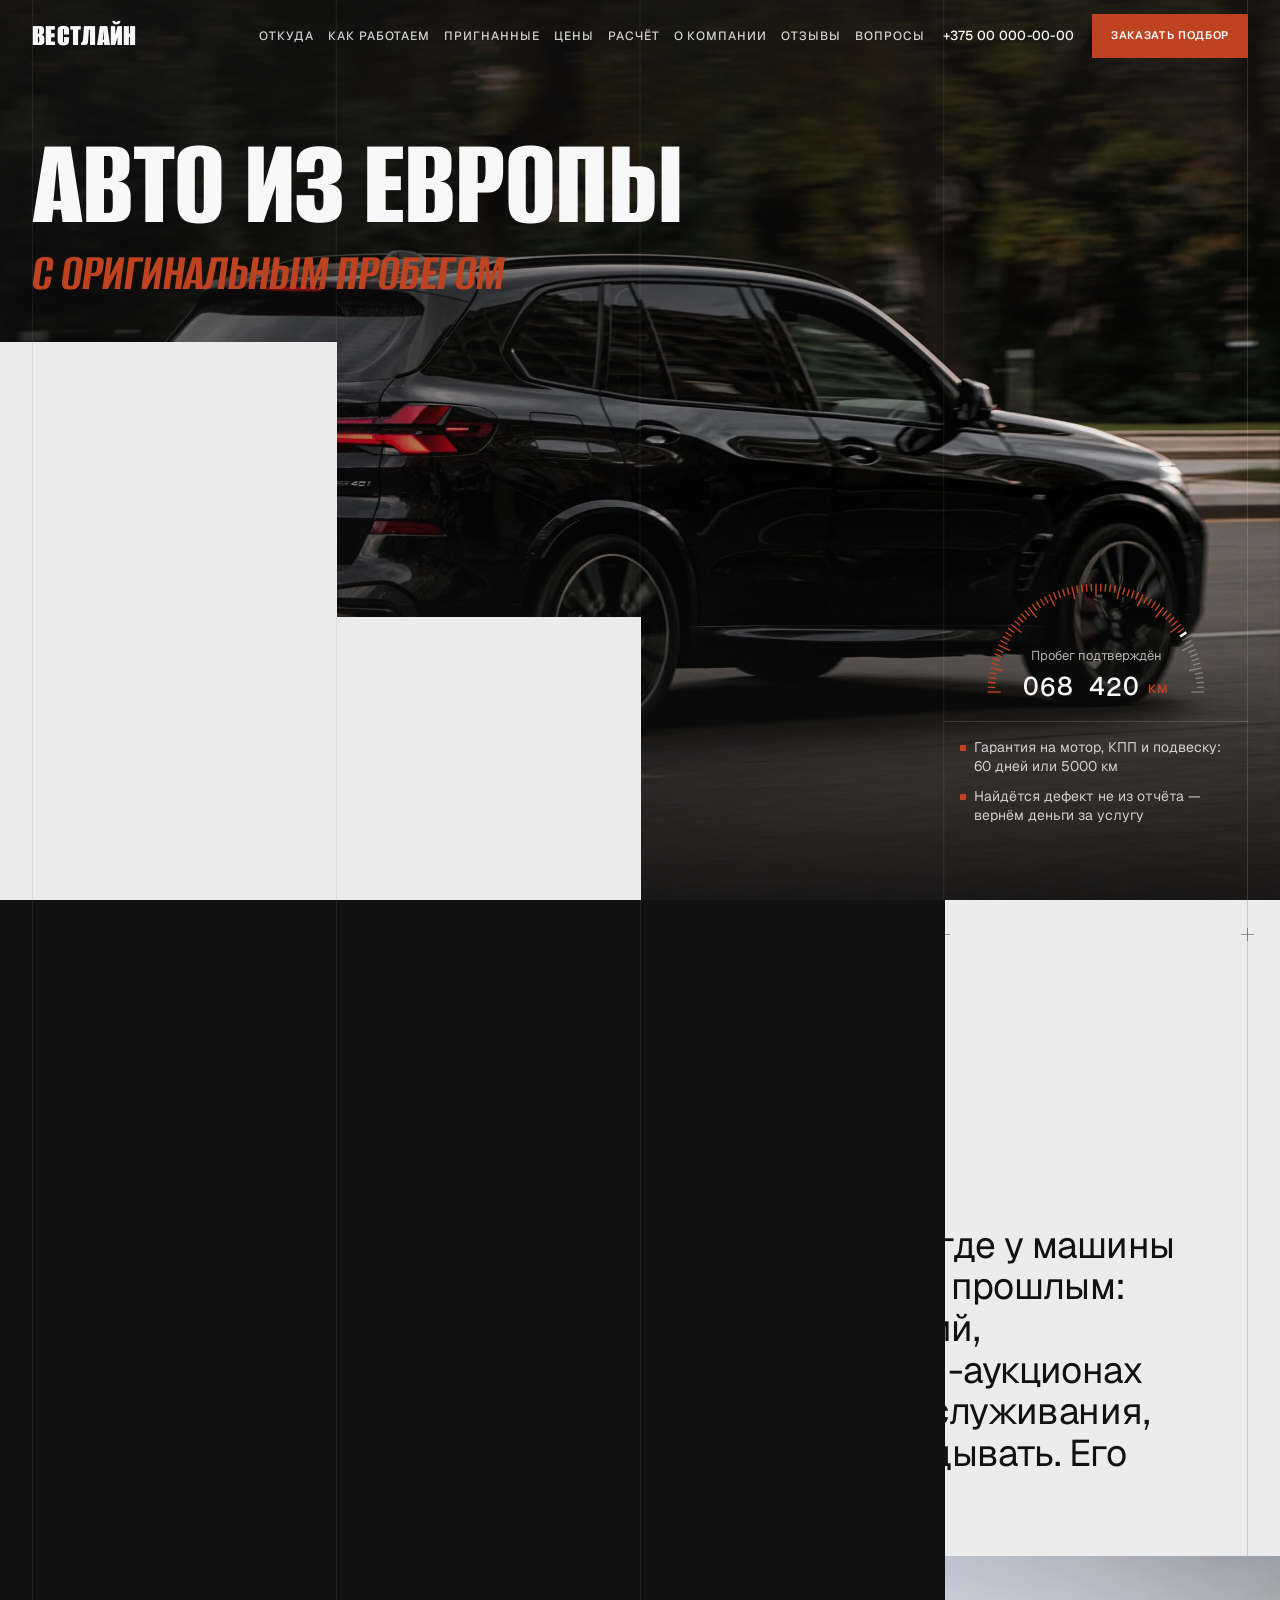
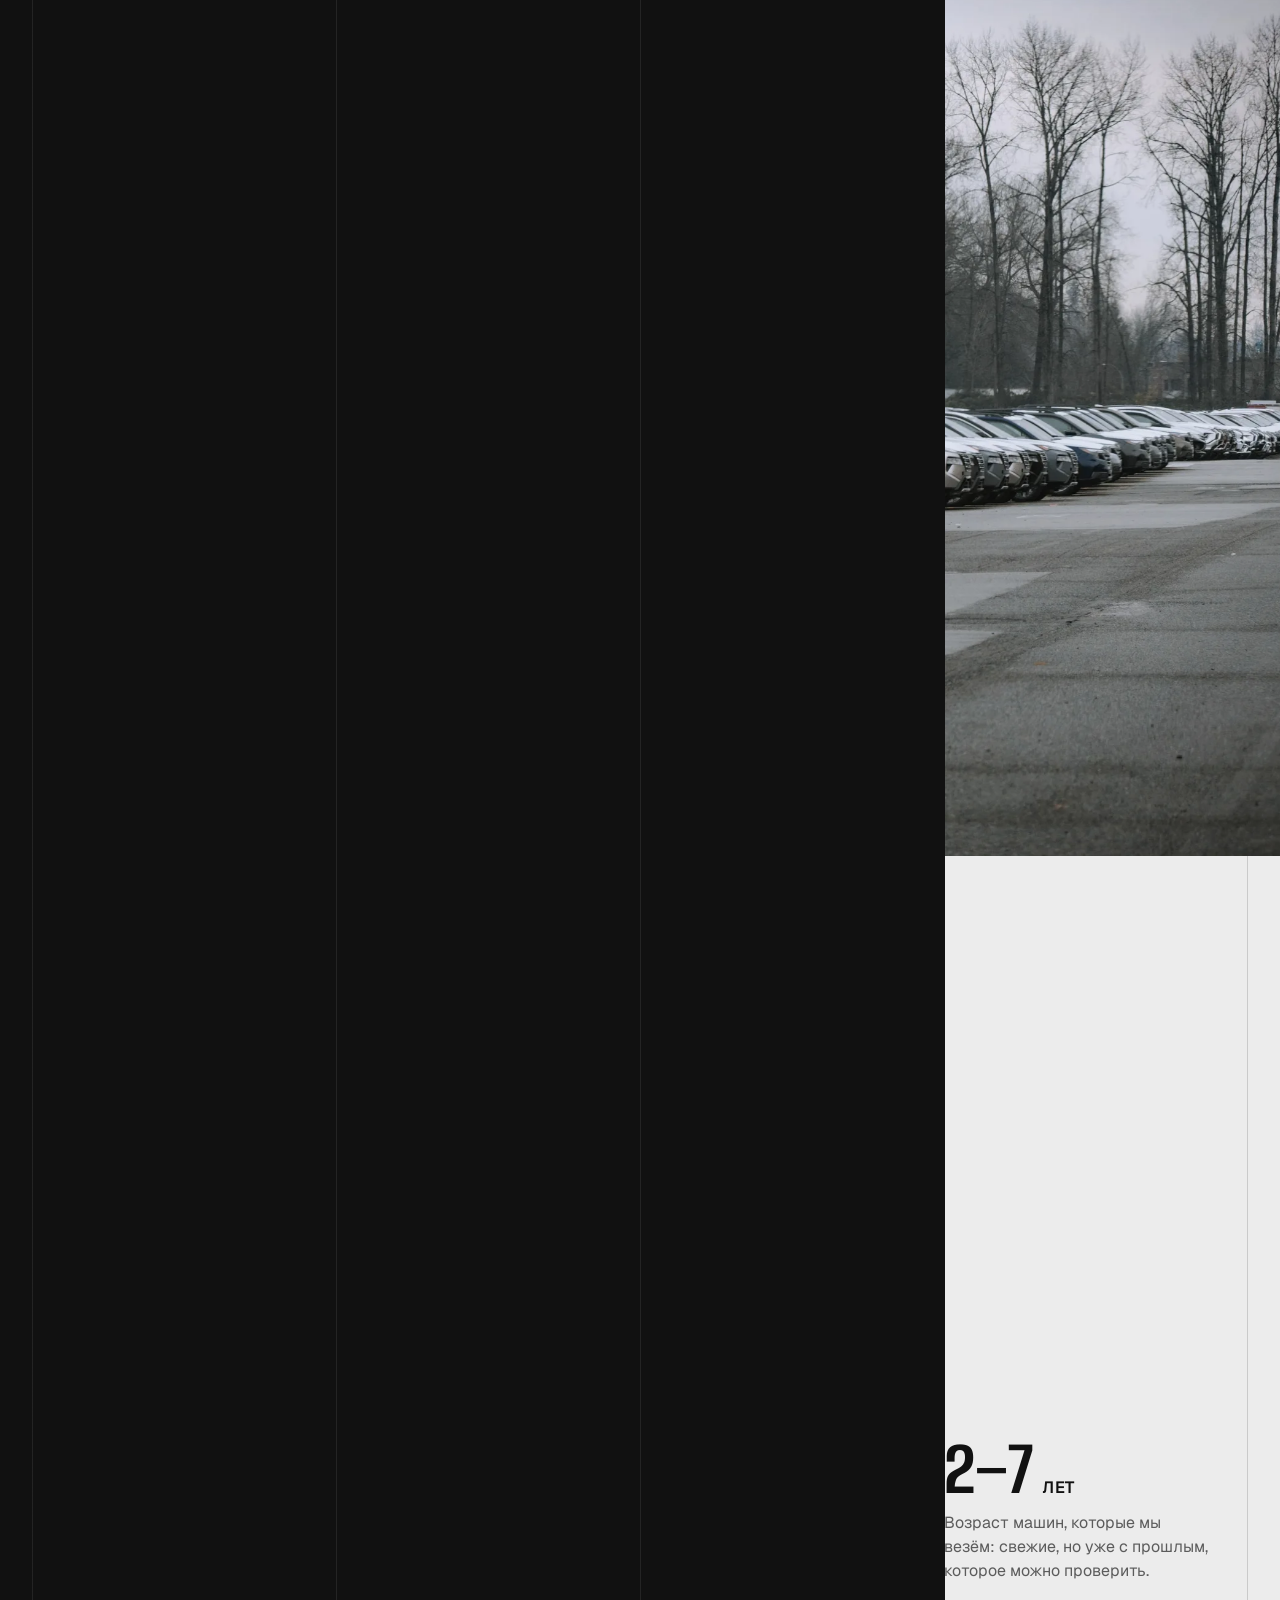
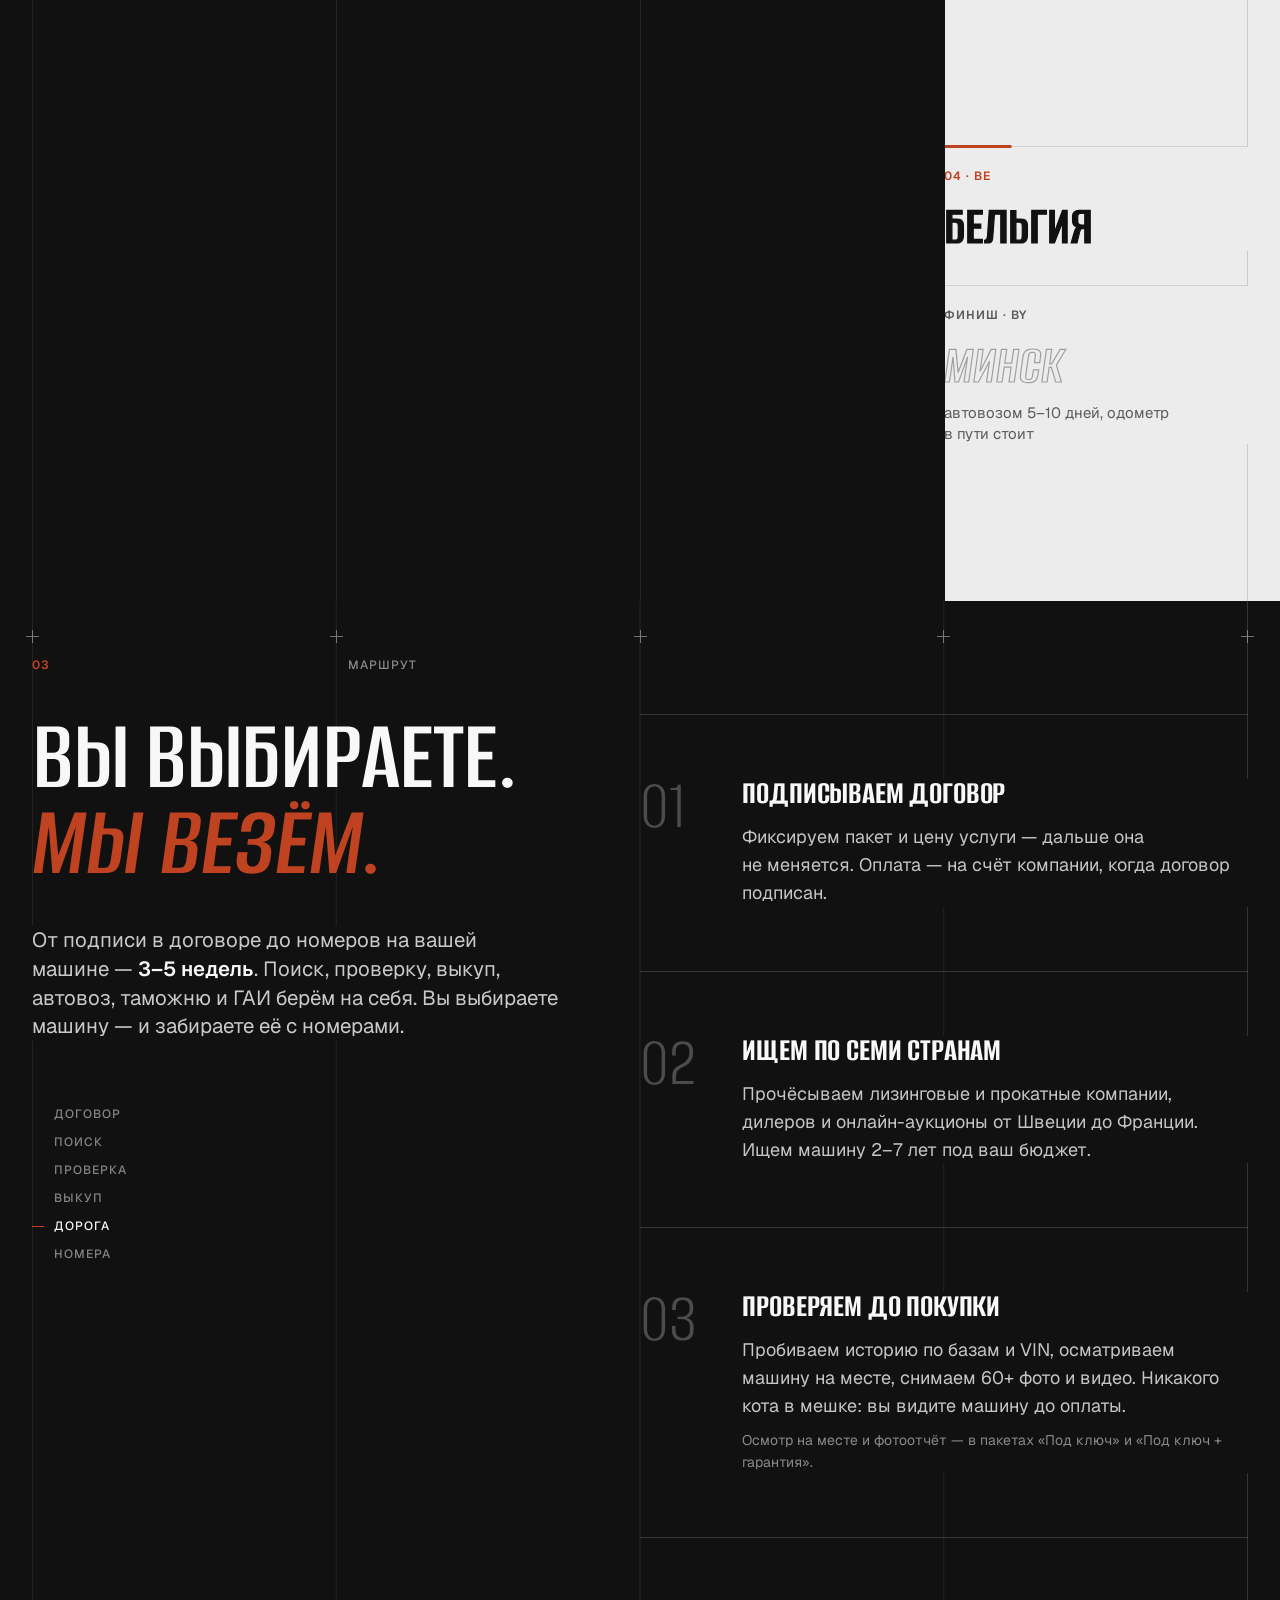
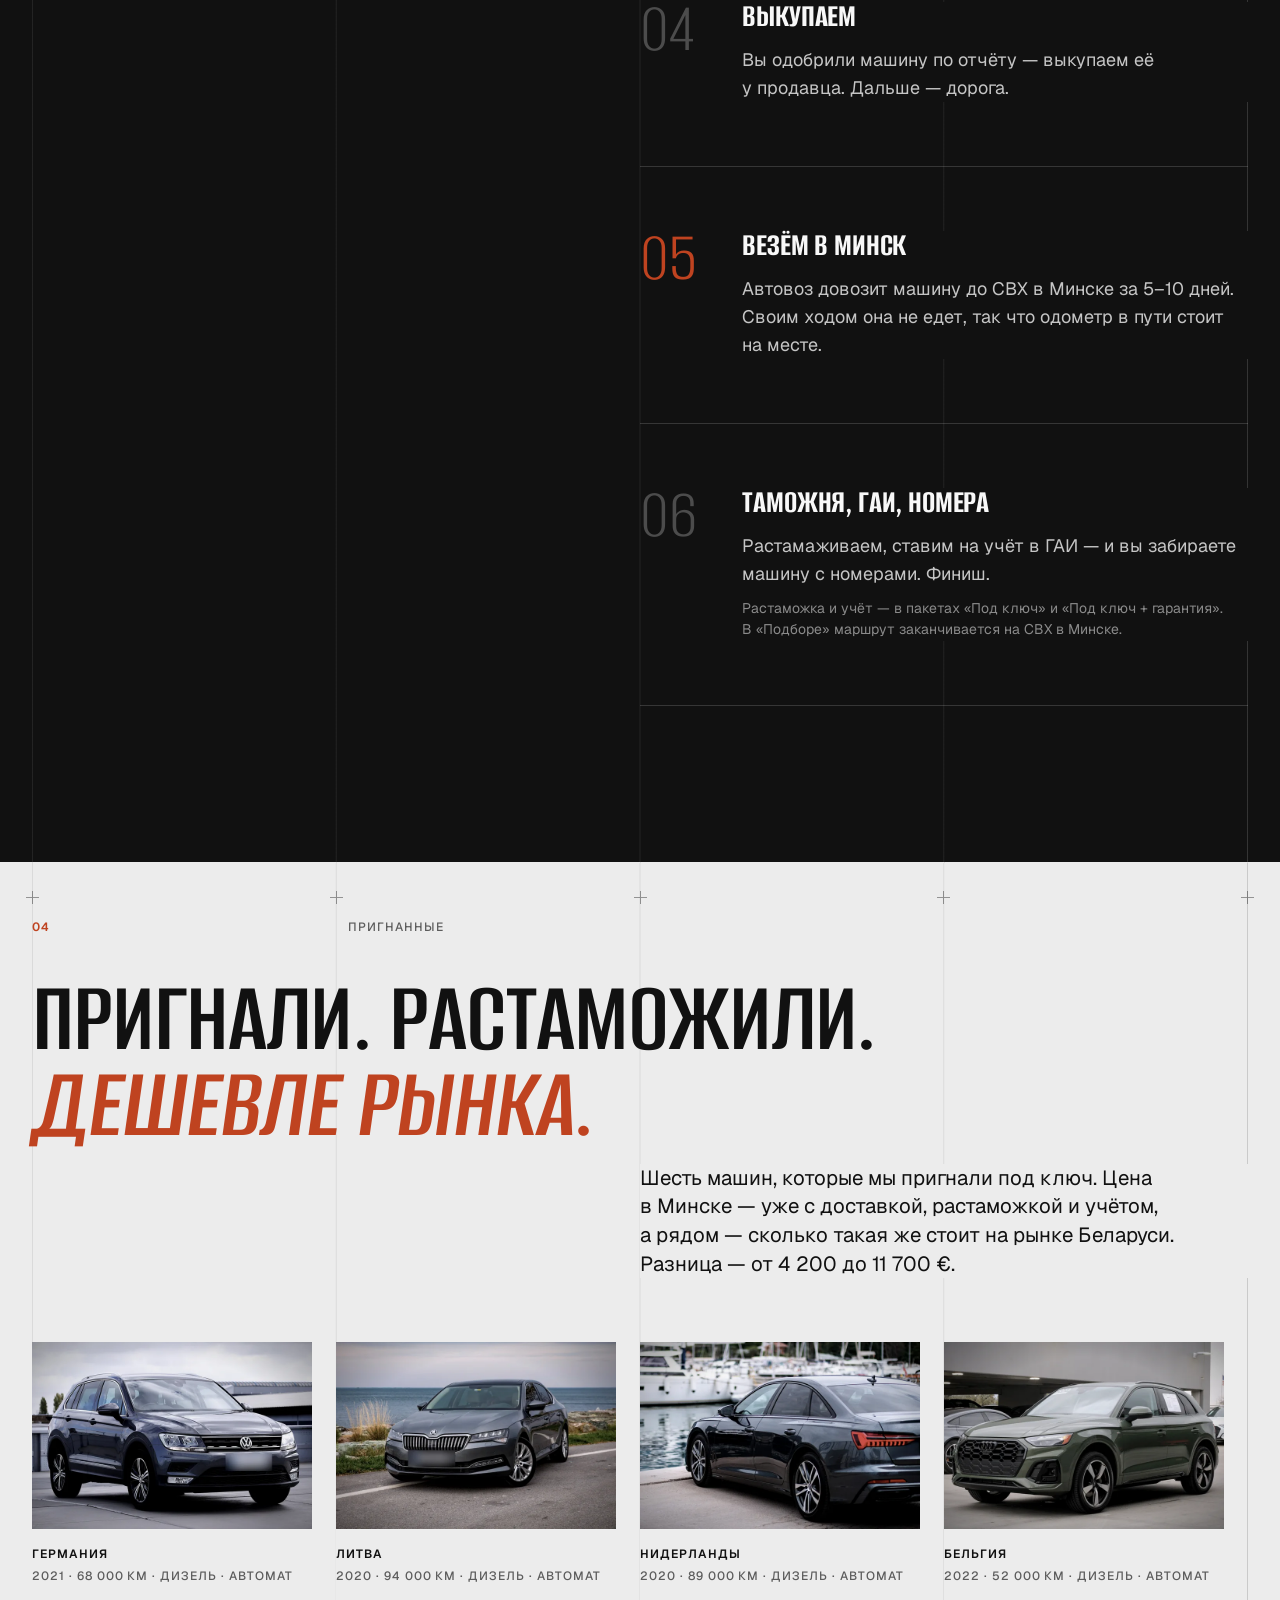
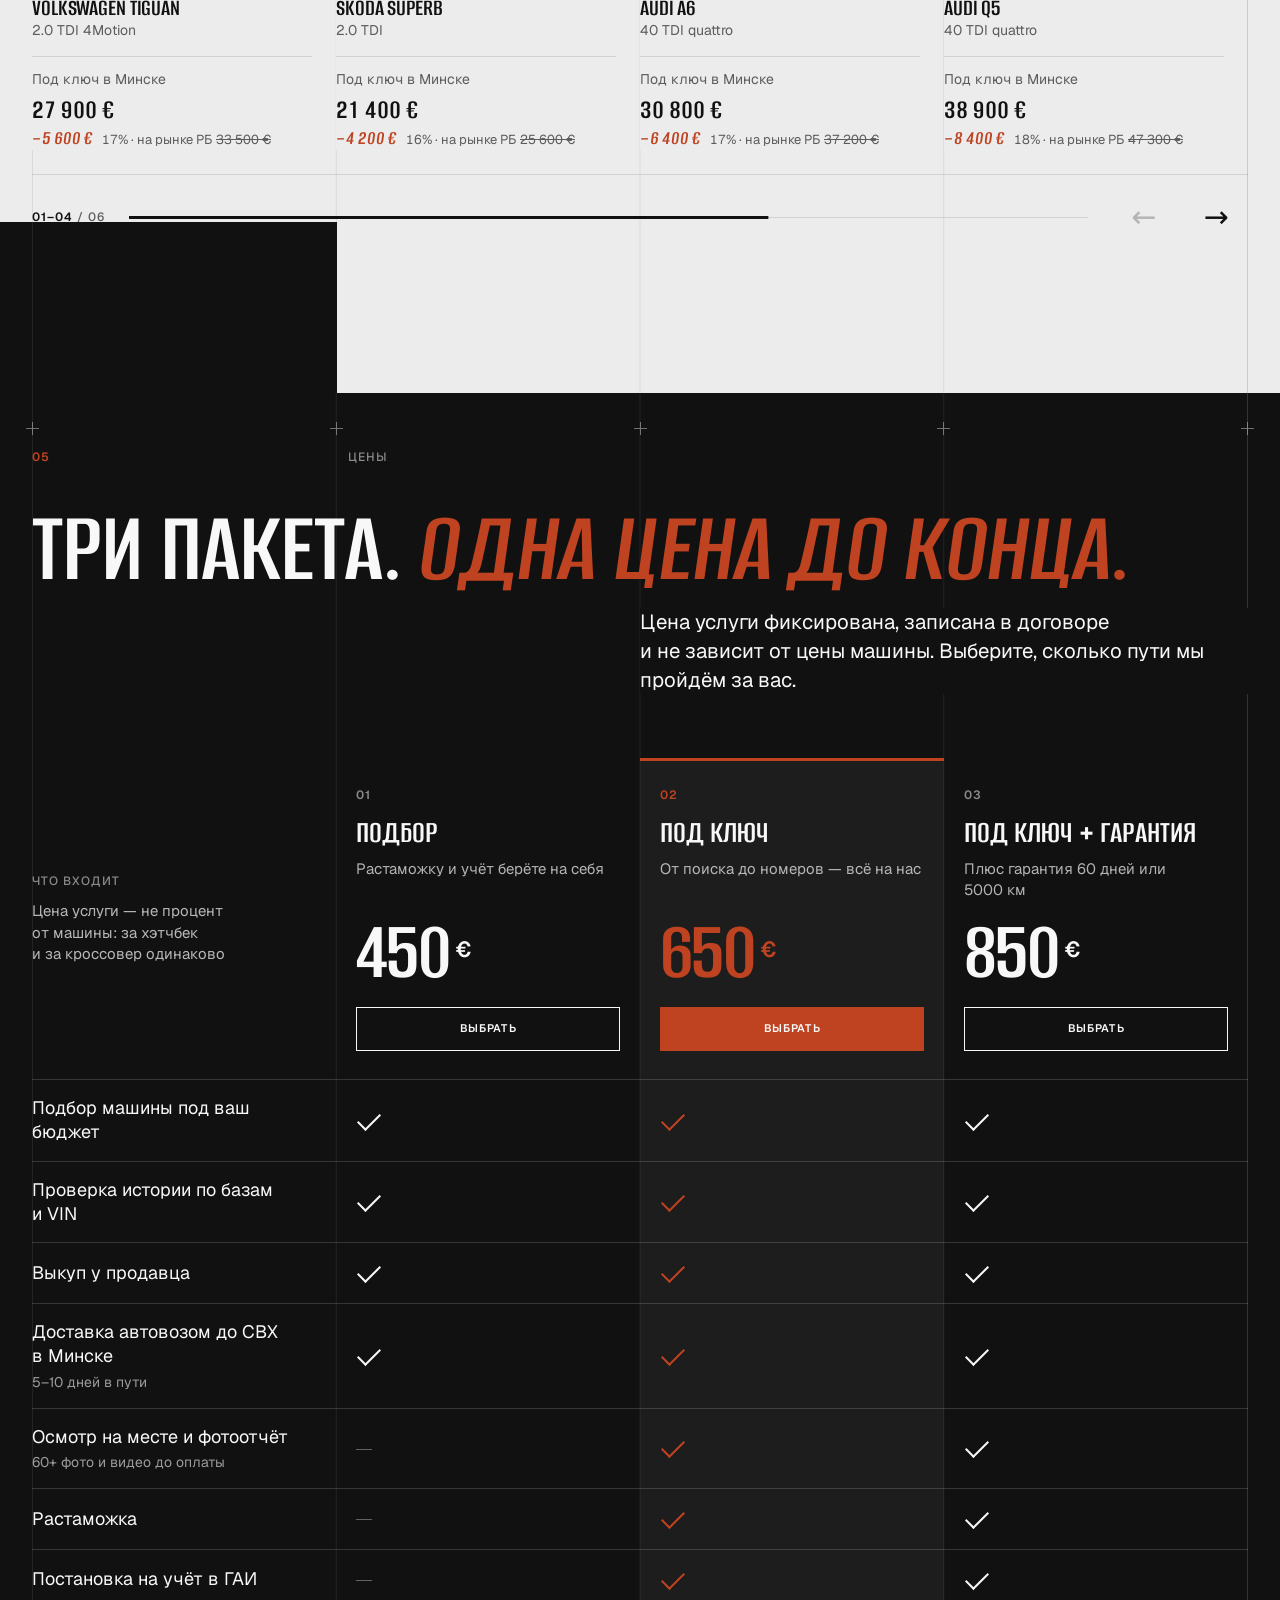
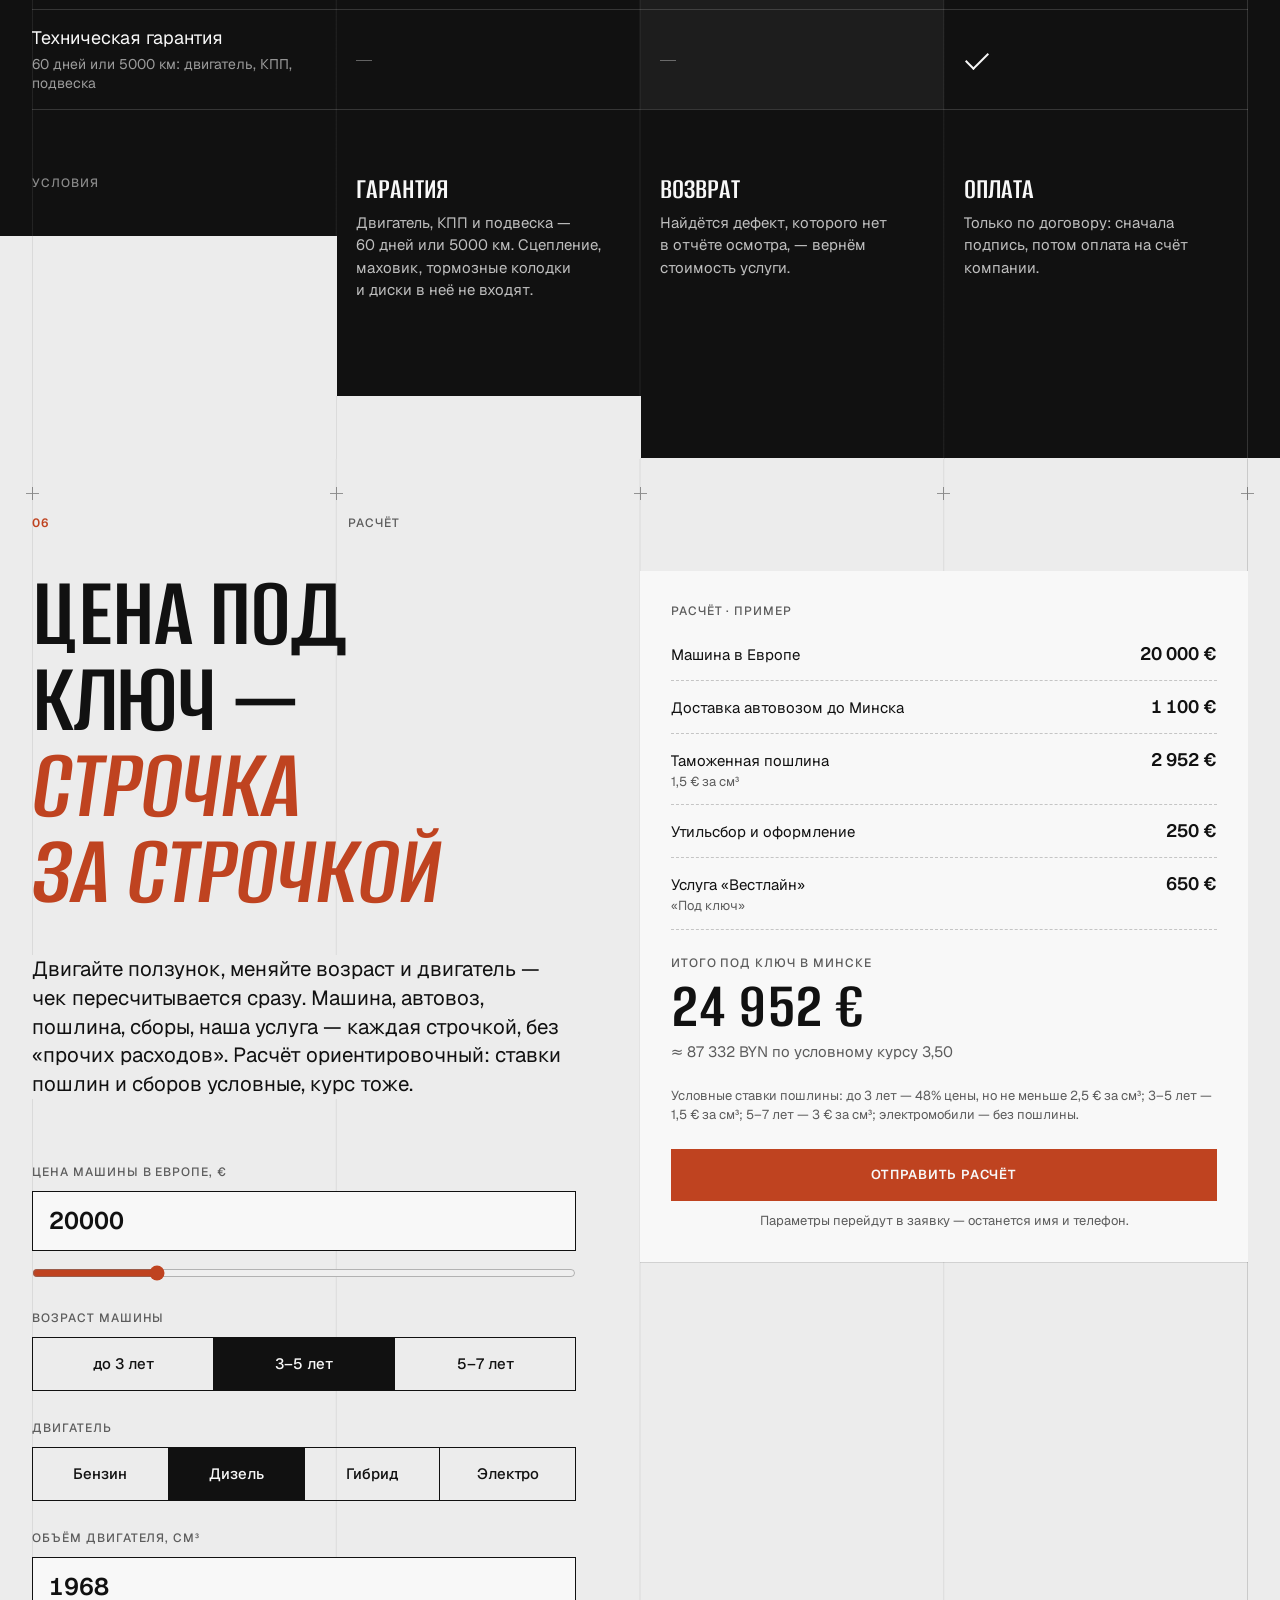
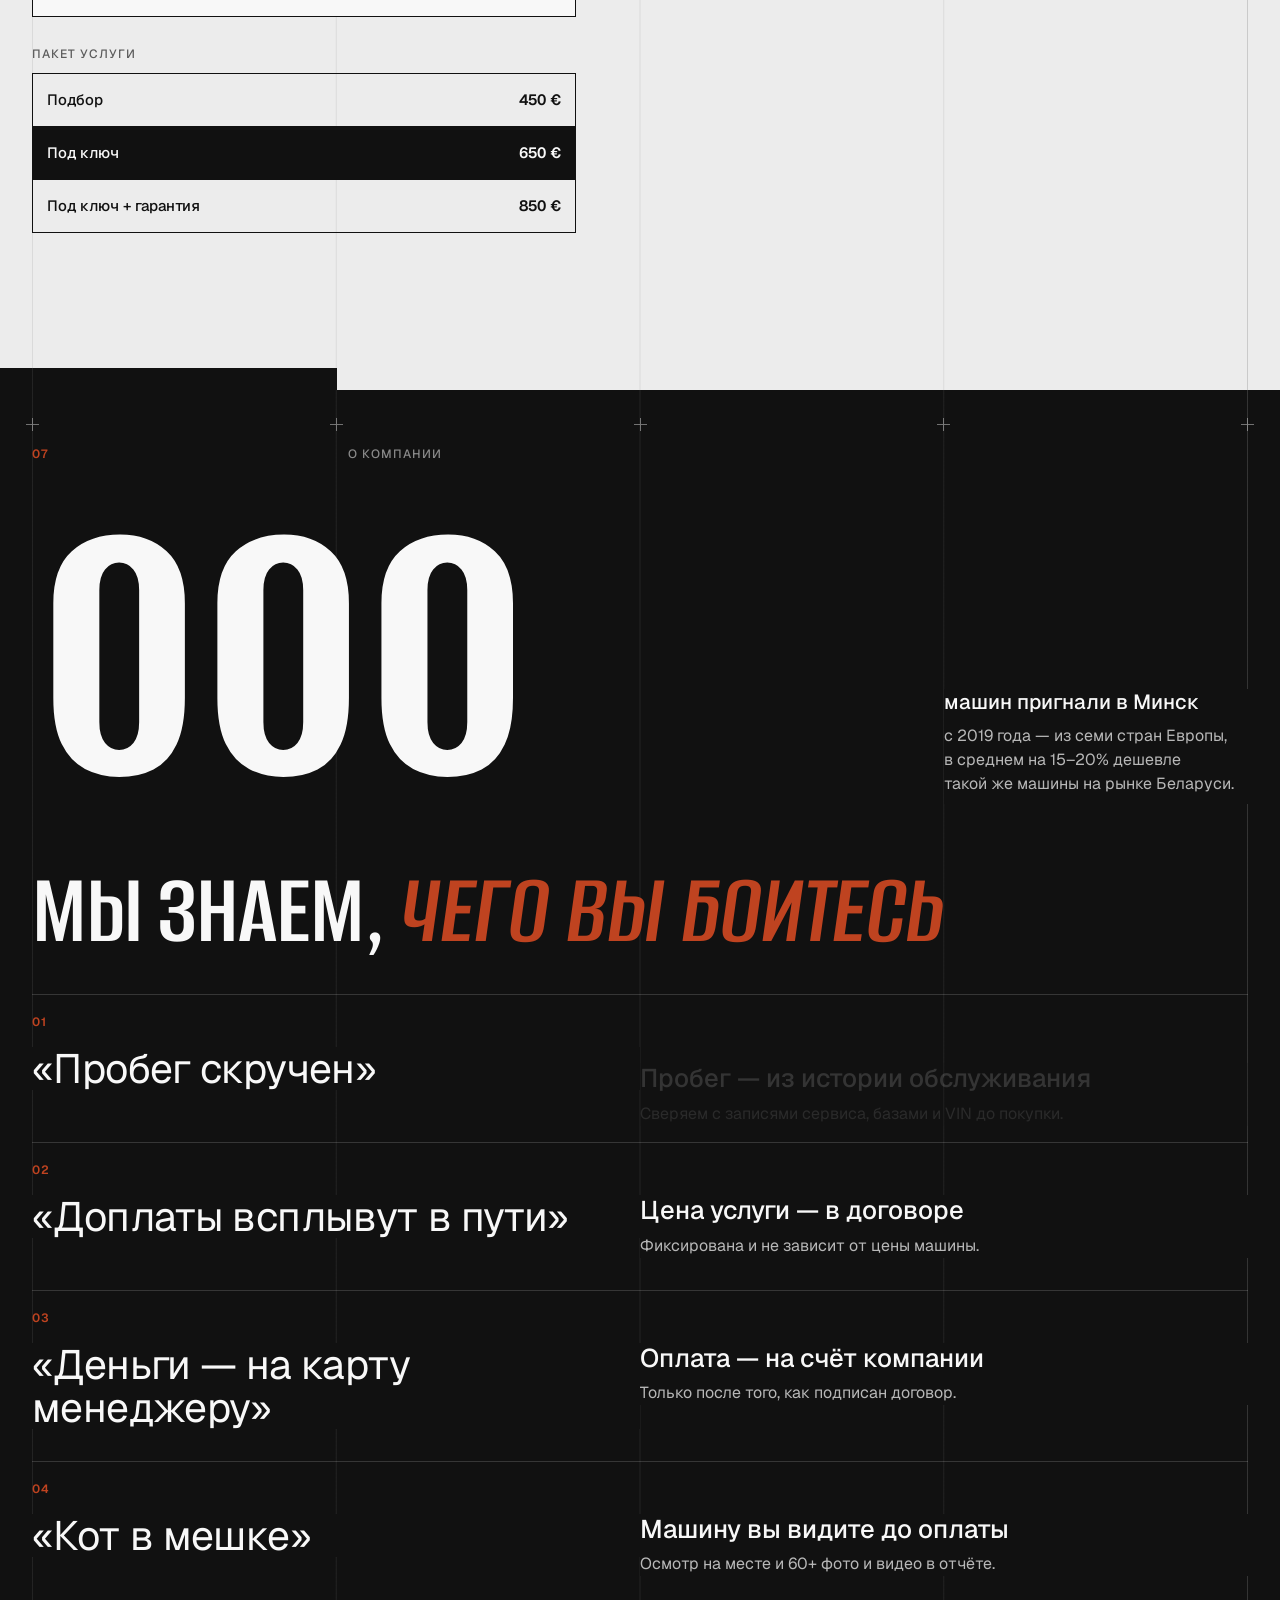
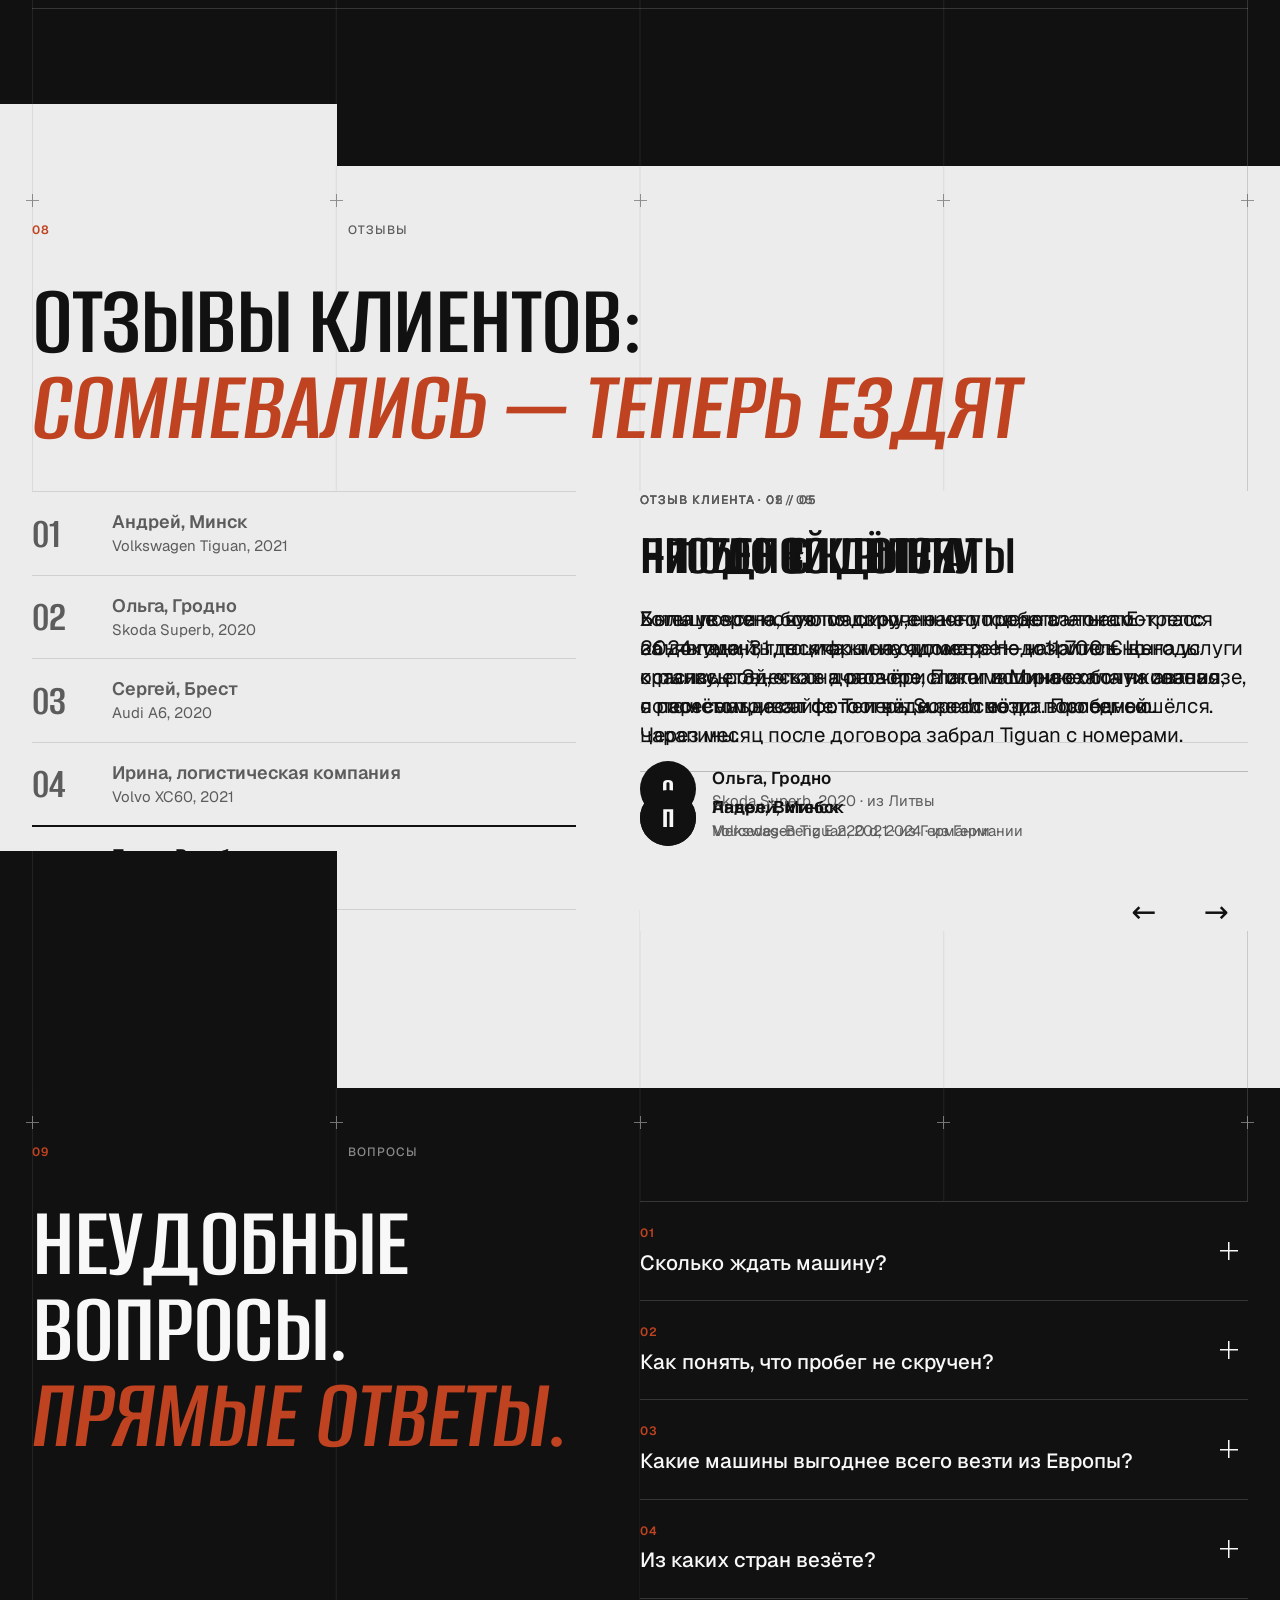
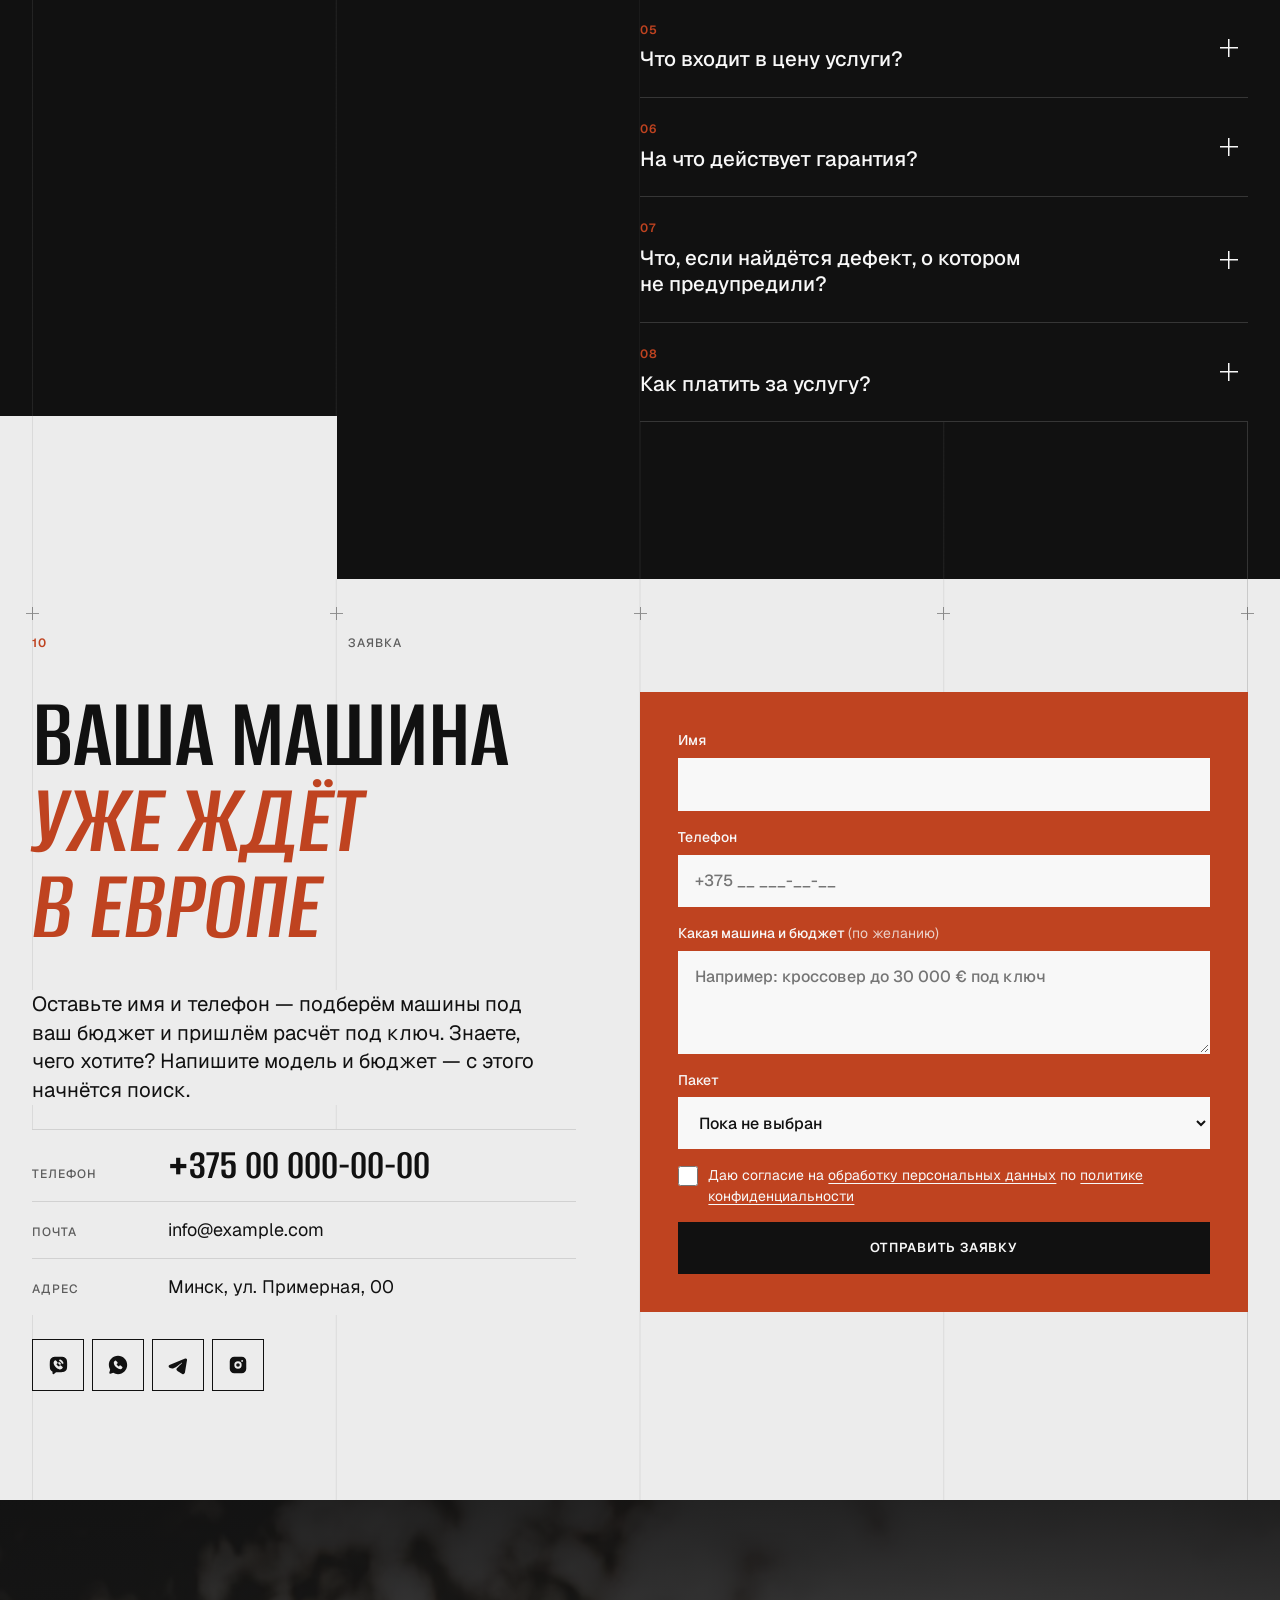
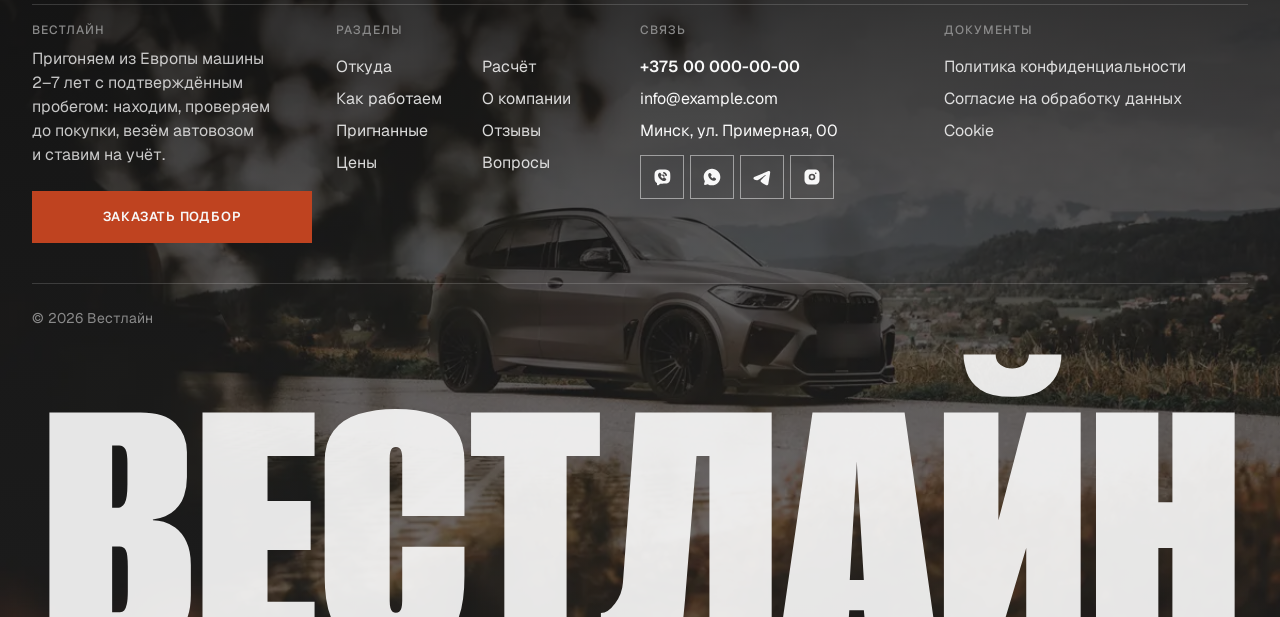
==== commit 182a2fa9: "Правки 2026-10-07: прелоадер один раз за визит, логотип → первый экран, плавные вопросы, отзывы по к" ====
--- a/index.html
+++ b/index.html
@@ -18,11 +18,13 @@
 <script type="application/ld+json">{"@context":"https://schema.org","@type":"FAQPage","mainEntity":[{"@type":"Question","name":"Сколько ждать машину?","acceptedAnswer":{"@type":"Answer","text":"От подписи в договоре до номеров — 3–5 недель. Сама дорога на автовозе из Европы до Минска занимает 5–10 дней, остальное время уходит на поиск, проверку, выкуп и оформление."}},{"@type":"Question","name":"Как понять, что пробег не скручен?","acceptedAnswer":{"@type":"Answer","text":"Мы сверяем пробег с историей обслуживания и проверяем машину по базам и VIN. В пакетах «Под ключ» ещё осматриваем её на месте и присылаем фотоотчёт — 60+ фото и видео. Вы видите машину до оплаты, а не после."}},{"@type":"Question","name":"Какие машины выгоднее всего везти из Европы?","acceptedAnswer":{"@type":"Answer","text":"Машины 2–7 лет от лизинговых и прокатных компаний, официальных дилеров и с онлайн-аукционов: пробег у них подтверждён историей обслуживания. Под ключ такая машина в среднем на 15–20% дешевле такой же на рынке Беларуси. Модель и комплектацию подберём под ваш бюджет."}},{"@type":"Question","name":"Из каких стран везёте?","acceptedAnswer":{"@type":"Answer","text":"Из семи: Германия, Польша, Литва, Бельгия, Нидерланды, Франция и Швеция. Откуда бы ни ехала машина, финиш один — Минск."}},{"@type":"Question","name":"Что входит в цену услуги?","acceptedAnswer":{"@type":"Answer","text":"«Подбор», 450 €: находим машину, проверяем по базам, выкупаем и довозим до СВХ в Минске. «Под ключ», 650 €: плюс осмотр на месте с фотоотчётом, растаможка и учёт в ГАИ. «Под ключ + гарантия», 850 €: плюс техническая гарантия. Цена услуги не зависит от цены машины."}},{"@type":"Question","name":"На что действует гарантия?","acceptedAnswer":{"@type":"Answer","text":"Техническая гарантия — 60 дней или 5000 км на двигатель, КПП и подвеску, она входит в пакет «Под ключ + гарантия». Сцепление, маховик, тормозные колодки и диски в неё не входят."}},{"@type":"Question","name":"Что, если найдётся дефект, о котором не предупредили?","acceptedAnswer":{"@type":"Answer","text":"Вернём стоимость услуги — если у машины найдётся дефект, которого нет в отчёте осмотра. Так что отчёт мы пишем подробно и без «косметики»."}},{"@type":"Question","name":"Как платить за услугу?","acceptedAnswer":{"@type":"Answer","text":"Только по договору. Сначала подписываем его, потом вы оплачиваете услугу на счёт компании — не на карту менеджеру и не наличными «на руки»."}}]}</script>
 <!-- seo:end -->
 <link rel="stylesheet" href="assets/css/tokens.css">
-<link rel="stylesheet" href="assets/css/base.css?v=2026-10-07e">
+<link rel="stylesheet" href="assets/css/base.css?v=2026-10-07g">
 <link rel="stylesheet" href="assets/css/reveal.css">
-<link rel="stylesheet" href="assets/css/home.css?v=2026-10-07e">
-<!-- Прелоадер включается только при работающем JS и без reduced motion; страховка — снять через 8 с, даже если скрипт не загрузился -->
-<script>if (!matchMedia('(prefers-reduced-motion: reduce)').matches) { document.documentElement.classList.add('is-preloading'); setTimeout(function () { var c = document.documentElement.classList; if (c.contains('is-preloading')) { c.remove('is-preloading'); dispatchEvent(new Event('preloader:done')); } }, 8000); }</script>
+<link rel="stylesheet" href="assets/css/home.css?v=2026-10-07i">
+<!-- Прелоадер включается только при работающем JS и без reduced motion и только один раз за визит (правка 2026-10-07: показывался
+     при каждом переходе на главную, в том числе по логотипу); страховка — снять через 8 с, даже если скрипт не загрузился -->
+<script>var wlSeen = false; try { wlSeen = sessionStorage.getItem('wl-preloaded') === '1'; sessionStorage.setItem('wl-preloaded', '1'); } catch (e) {}
+if (!wlSeen && !matchMedia('(prefers-reduced-motion: reduce)').matches) { document.documentElement.classList.add('is-preloading'); setTimeout(function () { var c = document.documentElement.classList; if (c.contains('is-preloading')) { c.remove('is-preloading'); dispatchEvent(new Event('preloader:done')); } }, 8000); }</script>
 </head>
 <body class="home">
 <!-- Прелоадер: одометр первого экрана — шкала заполняется по мере загрузки, километры набегают до 068 420; уходит вверх колоннами по сетке -->
@@ -412,13 +414,13 @@
 <div data-include="footer"><footer class="site-footer"><div class="site-footer__inner"><div class="site-footer__brand"><p class="site-footer__name">Вестлайн</p><a class="button" href="#order">Заказать подбор</a></div><div class="site-footer__col"><a href="legal/privacy.html">Политика конфиденциальности</a><a href="legal/consent.html">Согласие на обработку данных</a><a href="legal/cookies.html">Cookie</a></div></div></footer></div>
 
 <script src="assets/js/config.js"></script>
-<script src="assets/js/header.js"></script>
+<script src="assets/js/header.js?v=2026-10-07f"></script>
 <script src="assets/js/header-stick.js"></script>
 <script src="assets/js/icons.js"></script>
-<script src="assets/js/footer.js"></script>
+<script src="assets/js/footer.js?v=2026-10-07f"></script>
 <script src="assets/js/form-demo.js"></script>
 <script src="assets/js/reveal.js"></script>
 <script src="assets/js/preloader.js"></script>
-<script src="assets/js/home.js?v=2026-10-07e"></script>
+<script src="assets/js/home.js?v=2026-10-07g"></script>
 </body>
 </html>
--- a/assets/css/base.css
+++ b/assets/css/base.css
@@ -33,7 +33,7 @@
 
 /* Шапка — одна на всех страницах, закреплена сверху. Над первым экраном (data-header-clear) прозрачная — класс is-clear
    ставит header-stick.js; после прокрутки — тёмная полупрозрачная. Без JS фон есть всегда. */
-[data-include="header"] { position: sticky; top: 0; z-index: 30; color: var(--color-text-on-dark); background: rgb(17 17 17 / .9); -webkit-backdrop-filter: blur(12px); backdrop-filter: blur(12px); border-bottom: 1px solid var(--color-line-on-dark); transition: background-color .6s var(--ease), border-color .6s var(--ease); }
+[data-include="header"] { position: sticky; top: 0; z-index: 30; color: var(--color-text-on-dark); background: rgb(17 17 17 / .9); -webkit-backdrop-filter: blur(12px); backdrop-filter: blur(12px); border-bottom: 1px solid var(--color-line-on-dark); transition: background-color .8s var(--ease), border-color .8s var(--ease); }
 [data-include="header"].is-clear { background: transparent; border-bottom-color: transparent; -webkit-backdrop-filter: none; backdrop-filter: none; }
 .site-header { display: flex; align-items: center; gap: 28px; min-height: var(--header-h); padding: 12px var(--gutter); }
 .site-header__name { font-family: var(--font-heading); font-weight: 900; font-size: 32px; line-height: 1; letter-spacing: .01em; text-transform: uppercase; text-decoration: none; color: inherit; }
@@ -141,7 +141,11 @@
 .stair { position: absolute; inset: 0; z-index: 4; }
 .js-pin .stair { display: grid; }
 .js-pin .stair i { transform: translateY(101%); will-change: transform; }
-.js-edges .edge i { transform: scaleY(0); will-change: transform; }
+/* Все стыки блоков — тем же приёмом (правка 2026-10-07, референс S-2K): блок останавливается, колонны цвета следующего блока
+   закрывают его целиком. Обёртку .pin--block ставит home.js; прежняя полоса .edge остаётся только без JS и при reduced motion. */
+.stair { overflow: clip; }   /* колонны в покое — под блоком: не удлиняют страницу */
+.js-pin .pin--block > .section { isolation: isolate; }   /* колонны остаются под следующим блоком */
+.js-pin .pin--block .edge { display: none; }
 @media (max-width: 1100px) {
   .edge, .stair { --col: calc((100% - 2 * var(--gutter)) / 2); grid-template-columns: calc(var(--gutter) + var(--col)) calc(var(--gutter) + var(--col)); }
   :is(.edge, .stair) i:nth-child(n+3) { display: none; }
@@ -170,7 +174,8 @@
 .site-footer__msg svg, .contacts__link svg { width: 20px; height: 20px; fill: currentColor; }
 .site-footer__bottom { grid-column: 1 / -1; padding-top: var(--space-3); border-top: 1px solid var(--color-line-on-dark); color: var(--color-muted-on-dark); font-size: 14px; }
 .site-footer__bottom p { margin: 0; }
-.site-footer__word { margin: 0 0 -.17em; padding: 0 var(--gutter); font-family: var(--font-heading); font-weight: 900; font-size: 30.6vw; line-height: .8; letter-spacing: -.01em; text-transform: uppercase; text-align: center; white-space: nowrap; color: rgb(248 248 248 / .92); user-select: none; }
+a.site-footer__home { color: inherit; text-decoration: none; }   /* «Вестлайн» и логотип внизу — ссылки на первый экран главной, вид прежний */
+.site-footer__word { display: block; text-decoration: none; margin: 0 0 -.17em; padding: 0 var(--gutter); font-family: var(--font-heading); font-weight: 900; font-size: 30.6vw; line-height: .8; letter-spacing: -.01em; text-transform: uppercase; text-align: center; white-space: nowrap; color: rgb(248 248 248 / .92); user-select: none; }
 /* 1100 и уже (правка 2026-10-07 «всё вразброс, очень длинный»): две строки по две колонки по сетке —
    «Вестлайн» и «Связь», под ними «Разделы» и «Документы»; колонки в строке начинаются на одной линии */
 @media (max-width: 1100px) {
@@ -195,7 +200,7 @@
   .site-footer__brand .button { padding: 0 10px; }
   .site-footer__col--nav { grid-template-columns: max-content; grid-template-rows: none; grid-auto-flow: row; gap: 6px; }
   .site-footer__msg { display: grid; grid-template-columns: repeat(4, minmax(0, 44px)); gap: 6px; width: 100%; }
-  .site-footer__msg a.is-icon { width: auto; min-width: 0; height: auto; aspect-ratio: 1; }
+  .site-footer__msg a.is-icon { width: auto; min-width: 0; height: auto; min-height: 34px; aspect-ratio: 1; align-self: start; }   /* без растягивания — Safari не сплющивает квадрат (правка 2026-10-07) */
 }
 /* 389 и уже (правка 2026-10-07 на 360 — «переверстай»): «Вестлайн» и «Связь» — на всю ширину, кнопка — на всю ширину содержимого;
    «Разделы» и «Документы» — рядом */
--- a/assets/css/home.css
+++ b/assets/css/home.css
@@ -11,9 +11,9 @@
 .preloader__cols i:not(:last-child) { margin-right: -1px; }
 .preloader__cols i:nth-child(2) { transition-delay: .07s; } .preloader__cols i:nth-child(3) { transition-delay: .14s; } .preloader__cols i:nth-child(4) { transition-delay: .21s; }
 .preloader.is-out .preloader__cols i { transform: translateY(-101%); }
-.preloader__odo { position: relative; z-index: 1; width: min(78vw, 380px); transition: opacity .6s var(--ease), transform .8s var(--ease); }
+.preloader__odo { position: relative; z-index: 1; width: min(78vw, 380px); transition: opacity .8s var(--ease), transform .8s var(--ease); }
 .preloader__odo .odo__digits { font-size: clamp(32px, 3.4vw, 46px); }
-.preloader__odo .odo__label { font-size: 14px; transition: color .5s var(--ease); }
+.preloader__odo .odo__label { font-size: 14px; transition: color .8s var(--ease); }
 .preloader.is-done .odo__label { color: var(--color-text-on-dark); }
 .preloader.is-out .preloader__odo { opacity: 0; transform: translateY(-48px); }
 @media (max-width: 1100px) { .preloader__cols { --col: calc((100% - 2 * var(--gutter)) / 2); grid-template-columns: calc(var(--gutter) + var(--col)) calc(var(--gutter) + var(--col)); } .preloader__cols i:nth-child(n+3) { display: none; } }
@@ -88,7 +88,13 @@
 .js-pin .source__photo img { will-change: transform; }
 .js-pin .pin--photo { margin-bottom: 0; }
 .js-pin .pin--photo + .wrap { padding-top: var(--space-4); }   /* наезд на кадр (отрицательный отступ сверху) ставит home.js */
-.js-pin .pin--hero + .section { scroll-margin-top: calc(-1 * var(--header-offset)); }   /* по пункту меню «Откуда» — блок от самого верха: первый экран закрыт целиком */
+/* 767 и уже (правка 2026-10-07: «открывается странно и коряво»): фото — обычная картинка 4:3 на всю ширину, в кадре ряд машин;
+   без остановки, роста окна и колонн. Класс .is-flat ставит home.js, он же ведёт мягкий отъезд картинки за прокруткой. */
+.js-pin .pin--photo.is-flat .source__photo { position: relative; height: auto; aspect-ratio: 4 / 3; }
+.js-pin .pin--photo.is-flat :is(.stair, .pin__space) { display: none; }
+.js-pin .pin--photo.is-flat .source__frame { will-change: auto; }
+.pin--photo.is-flat .source__photo img { object-position: 20% 50%; transform-origin: 30% 62%; }
+.js-pin #source { scroll-margin-top: calc(-1 * var(--header-offset)); }   /* по пункту меню «Откуда» — блок от самого верха: первый экран закрыт целиком */
 .source__list { list-style: none; margin: 0 0 var(--space-5); padding: 0; }
 .source__list li { max-width: none; padding-right: var(--space-4); }
 .source__i { display: block; margin-bottom: var(--space-3); font-weight: 600; font-size: var(--text-caption); letter-spacing: var(--caption-tracking); color: var(--color-accent); }
@@ -119,8 +125,8 @@
 .how__total { margin: 0 0 var(--space-5); max-width: 26em; font-size: var(--text-lead); line-height: 1.4; color: rgb(248 248 248 / .8); background: var(--bg); }
 .how__total b { color: var(--color-text-on-dark); font-weight: 600; }
 .how__toc { list-style: none; margin: 0; padding: 0; display: grid; gap: 10px; color: rgb(248 248 248 / .5); }
-.how__toc li { position: relative; padding-left: 22px; transition: color .6s var(--ease); }
-.how__toc li::before { content: ""; position: absolute; left: 0; top: 50%; width: 12px; height: 1px; background: var(--color-accent); transform: scaleX(0); transform-origin: left; transition: transform .6s var(--ease); }
+.how__toc li { position: relative; padding-left: 22px; transition: color .8s var(--ease); }
+.how__toc li::before { content: ""; position: absolute; left: 0; top: 50%; width: 12px; height: 1px; background: var(--color-accent); transform: scaleX(0); transform-origin: left; transition: transform .8s var(--ease); }
 .how__toc li.is-now { color: var(--color-text-on-dark); }
 .how__toc li.is-now::before { transform: scaleX(1); }
 .how__steps { grid-column: 3 / 5; list-style: none; margin: 0; padding: 0; }
@@ -152,7 +158,7 @@
 .slider__btn { display: grid; place-items: center; width: 64px; height: 52px; border: 0; border-radius: var(--radius); background: transparent; color: inherit; font-size: 30px; line-height: 1; cursor: pointer; transition: color var(--transition-soft) var(--ease), transform var(--transition-soft) var(--ease); }
 .slider__btn:disabled { opacity: .25; cursor: default; }
 /* Курсор-круг «Листать» (Hispano Suiza) — только мышь; при нажатии растёт и становится акцентным */
-.slider__cursor { position: absolute; left: 0; top: 0; z-index: 5; display: none; place-items: center; width: 112px; height: 112px; margin: -56px 0 0 -56px; border-radius: 50%; background: var(--color-dark); color: var(--color-text-on-dark); font-weight: 600; font-size: 12px; letter-spacing: var(--caption-tracking); text-transform: uppercase; pointer-events: none; opacity: 0; transition: opacity .4s var(--ease), background-color .4s var(--ease); }
+.slider__cursor { position: absolute; left: 0; top: 0; z-index: 5; display: none; place-items: center; width: 112px; height: 112px; margin: -56px 0 0 -56px; border-radius: 50%; background: var(--color-dark); color: var(--color-text-on-dark); font-weight: 600; font-size: 12px; letter-spacing: var(--caption-tracking); text-transform: uppercase; pointer-events: none; opacity: 0; transition: opacity .5s var(--ease), background-color .5s var(--ease); }
 .slider__cursor span { transition: transform .5s var(--ease); }
 .slider.has-cursor .slider__cursor { display: grid; }
 .slider.has-cursor .slider__view { cursor: none; }
@@ -272,9 +278,9 @@
 .voices { display: grid; grid-template-columns: repeat(4, minmax(0, 1fr)); align-items: start; }
 .voices__tabs { grid-column: 1 / 3; list-style: none; margin: 0; padding: 0 var(--space-5) 0 0; background: var(--bg); }
 .voices__tabs li { max-width: none; }
-.voices__tab { position: relative; display: grid; grid-template-columns: 64px 1fr; align-items: center; gap: 16px; width: 100%; padding: 18px 0; border: 0; border-top: 1px solid var(--line); background: var(--bg); color: var(--muted); font: inherit; text-align: left; cursor: pointer; transition: color .6s var(--ease); }
+.voices__tab { position: relative; display: grid; grid-template-columns: 64px 1fr; align-items: center; gap: 16px; width: 100%; padding: 18px 0; border: 0; border-top: 1px solid var(--line); background: var(--bg); color: var(--muted); font: inherit; text-align: left; cursor: pointer; transition: color .8s var(--ease); }
 .voices__tabs li:last-child .voices__tab { border-bottom: 1px solid var(--line); }
-.voices__num { font-family: var(--font-heading); font-weight: 600; font-size: 44px; line-height: .8; transition: color .6s var(--ease); }
+.voices__num { font-family: var(--font-heading); font-weight: 600; font-size: 44px; line-height: .8; transition: color .8s var(--ease); }
 .voices__who { display: grid; gap: 2px; font-size: 15px; line-height: 1.35; }
 .voices__who b { font-weight: 600; font-size: 18px; }
 .voices__tab.is-on { color: var(--color-text); }
@@ -319,15 +325,11 @@
 .faq__list summary { position: relative; padding: 24px 56px 24px 0; font-weight: 500; font-size: clamp(20px, 1.6vw, 25px); line-height: 1.3; list-style: none; cursor: pointer; }
 .faq__list summary::-webkit-details-marker { display: none; }
 /* «+» — тонкий крестик 18px из двух линий (правка 2026-10-06: был слишком крупный) */
-.faq__list summary::after { content: ""; position: absolute; right: 10px; top: 50%; width: 18px; height: 18px; margin-top: -9px; background: linear-gradient(currentColor, currentColor) 50% 50% / 100% 1.5px no-repeat, linear-gradient(currentColor, currentColor) 50% 50% / 1.5px 100% no-repeat; transition: transform .6s var(--ease), color .6s var(--ease); }
-.faq__list details[open] summary::after { transform: rotate(45deg); color: var(--color-accent); }
+.faq__list summary::after { content: ""; position: absolute; right: 10px; top: 50%; width: 18px; height: 18px; margin-top: -9px; background: linear-gradient(currentColor, currentColor) 50% 50% / 100% 1.5px no-repeat, linear-gradient(currentColor, currentColor) 50% 50% / 1.5px 100% no-repeat; transition: transform .8s var(--ease), color .8s var(--ease); }
+.faq__list details[open]:not(.is-closing) summary::after { transform: rotate(45deg); color: var(--color-accent); }
 .faq__list details p { margin: 0; padding: 0 56px 26px 0; color: rgb(248 248 248 / .78); }
-/* Плавное раскрытие там, где браузер умеет анимировать высоту до auto */
-@supports (interpolate-size: allow-keywords) {
-  .faq__list { interpolate-size: allow-keywords; }
-  .faq__list details::details-content { height: 0; overflow: clip; transition: height .7s var(--ease), content-visibility .7s allow-discrete; }
-  .faq__list details[open]::details-content { height: auto; }
-}
+/* Ответ раскрывается и закрывается плавно во всех браузерах (правка 2026-10-07: «открывается резко»): высоту ведёт home.js, 0,8 с, --ease */
+.faq__list details.is-animating { overflow: hidden; }
 
 /* ---------- 10. Заявка ---------- */
 .order__grid { display: grid; grid-template-columns: repeat(4, minmax(0, 1fr)); align-items: stretch; }
@@ -347,6 +349,11 @@
 .order__panel a { color: inherit; }
 .order__panel [data-form-status] { color: rgb(248 248 248 / .88); }
 .order__panel [data-form-status] { font-weight: 600; }
+/* Компьютер: панель по высоте формы, а не левой колонки (правка 2026-10-07: под кнопкой было до 330px пустоты) */
+@media not all and (max-width: 1100px) { .order__panel { align-self: start; } }   /* встык с «1100 и уже» — без щели на дробной ширине (125 %) */
+/* Компьютер (правка 2026-10-07): форма едет вместе с прокруткой под шапкой до конца блока — до низа левой колонки.
+   Только в окне от 720px высотой: форма ~630px + шапка 88px, в окне ниже кнопка «Отправить» уходила бы за край. */
+@media not all and (max-width: 1100px) { @media (min-height: 720px) { .order__panel { position: sticky; top: var(--header-offset); } } }
 
 /* ---------- Наведение — только мышь ---------- */
 @media (hover: hover) {
@@ -545,8 +552,10 @@
   .order__contacts div:last-child { border-bottom: 0; }
   .order__contacts .order__phone { font-size: min(28px, 7vw); white-space: nowrap; }
   .order__msg .contacts { display: grid; grid-template-columns: repeat(4, minmax(0, 44px)); gap: 6px; }
-  .order__msg .contacts li { display: flex; }
-  .order__msg .contacts__link.is-icon { width: 100%; min-height: 0; aspect-ratio: 1; padding: 0; justify-content: center; }
+  /* квадрат — блочный элемент с aspect-ratio, без растягивания во flex-ячейке: в Safari растянутая ячейка сплющивала его
+     (правка 2026-10-07); min-height — запас для Safari без aspect-ratio */
+  .order__msg .contacts li { display: block; min-width: 0; }
+  .order__msg .contacts__link.is-icon { display: flex; align-items: center; width: 100%; height: auto; min-height: 34px; aspect-ratio: 1; padding: 0; justify-content: center; }
   .order__panel { padding: 20px 16px; }
   .order__panel .form { grid-template-columns: 1fr 1fr; gap: 12px; }   /* имя и телефон — в одну строку (правка 2026-10-07) */
   .order__panel .form input { min-width: 0; padding-inline: 12px; }   /* маска «+375 __ ___-__-__» помещается в половину строки до 360px */
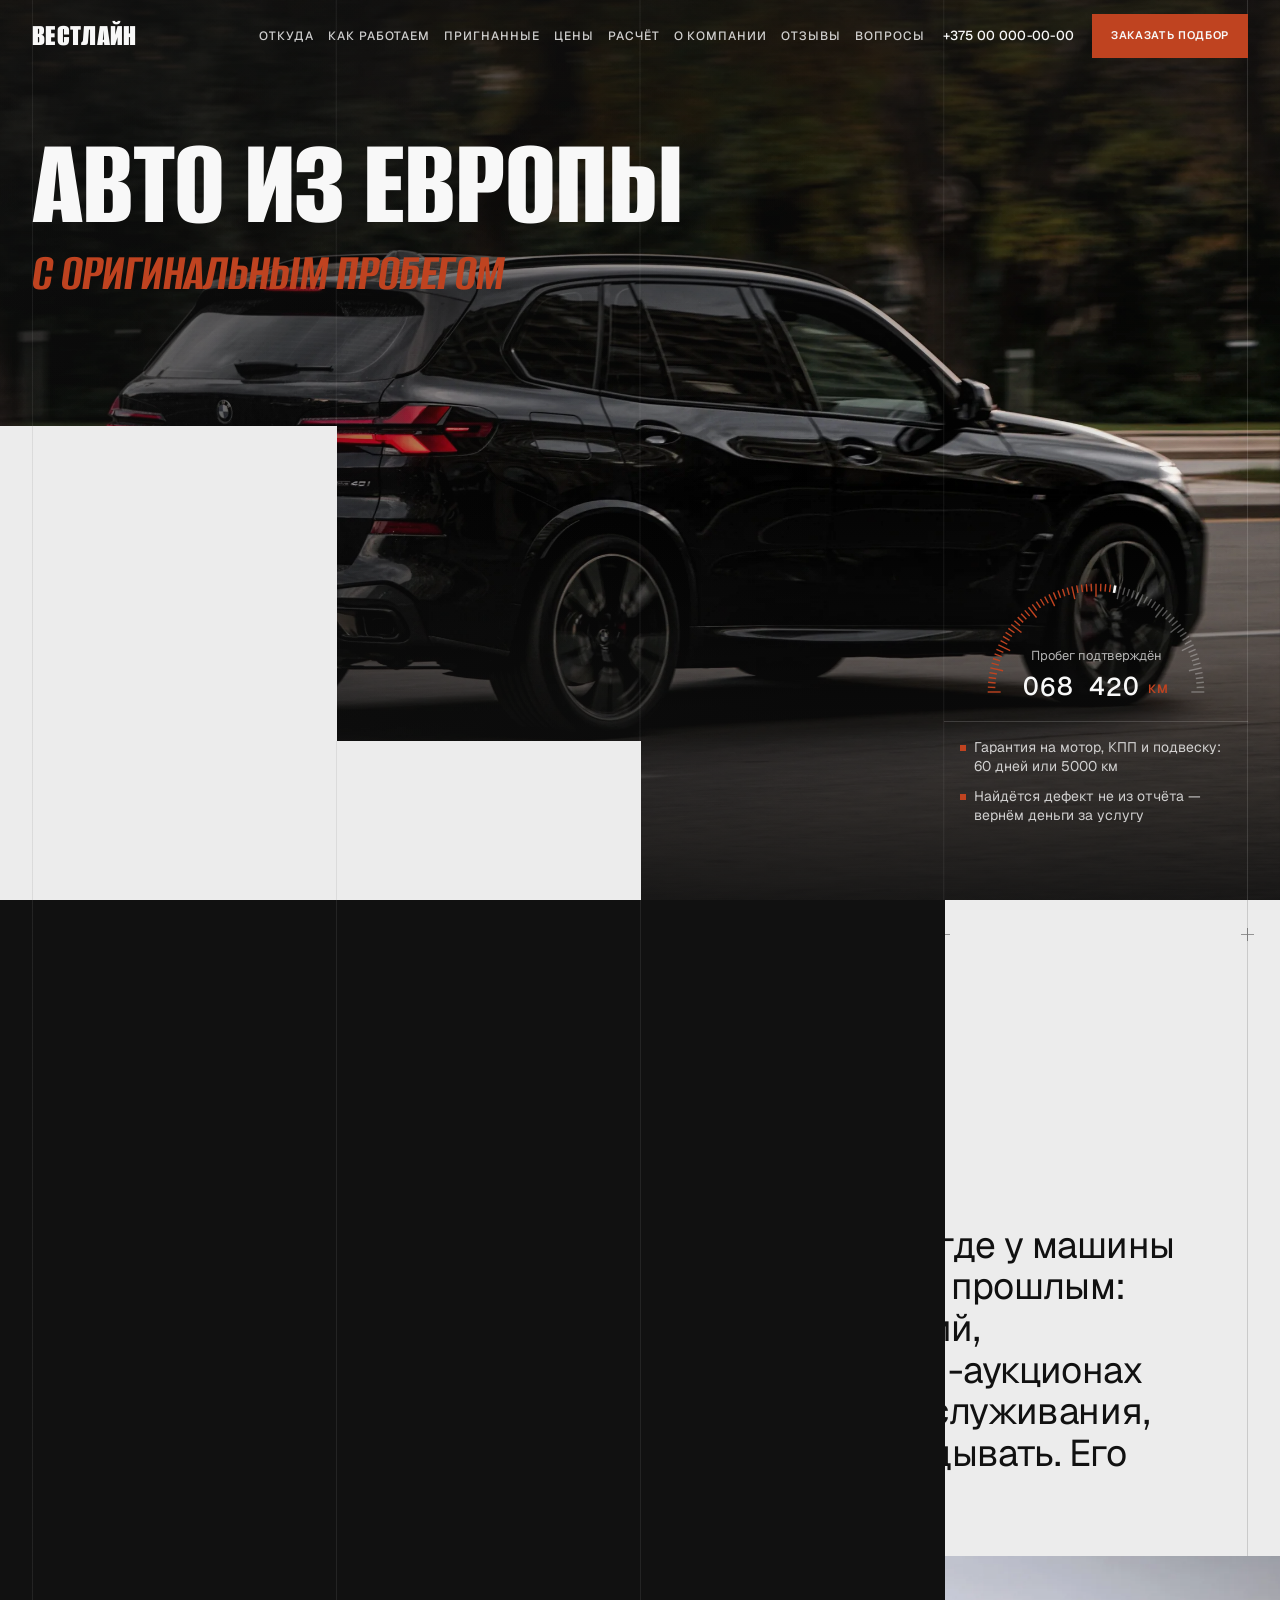
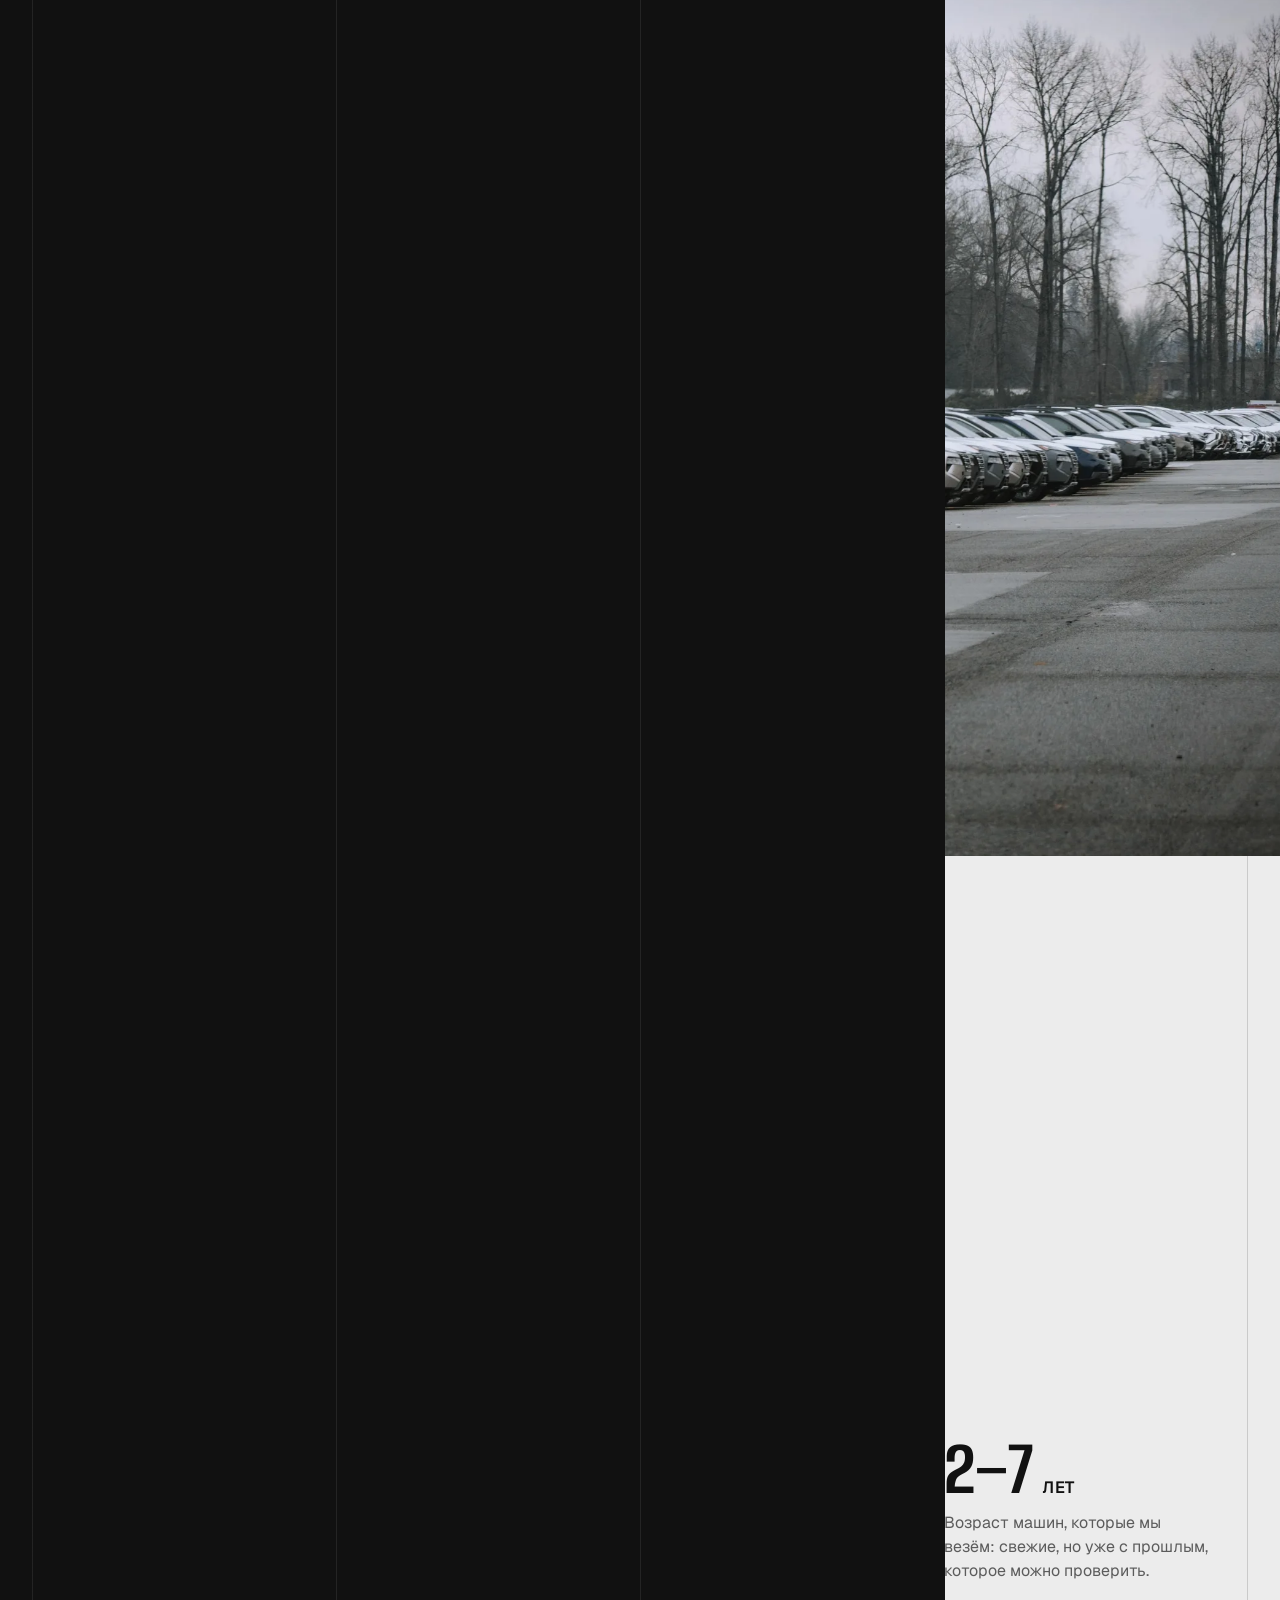
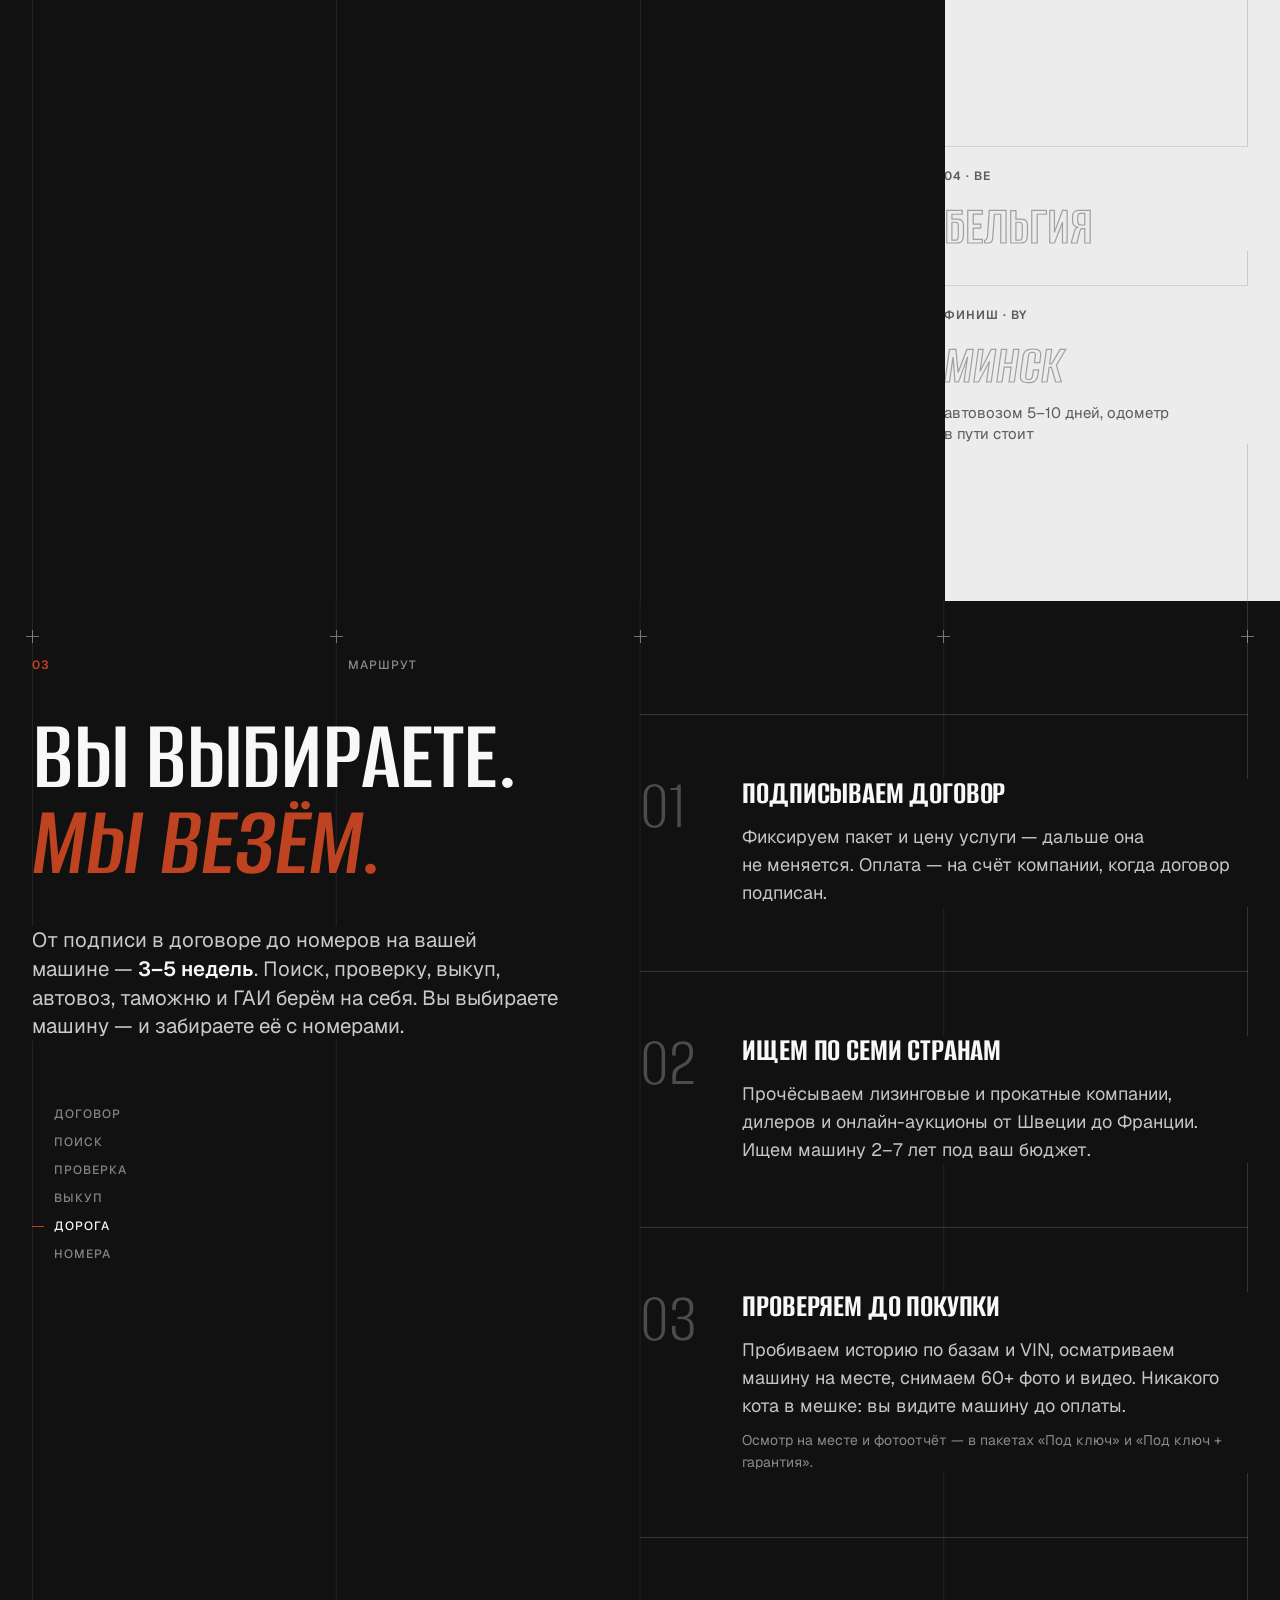
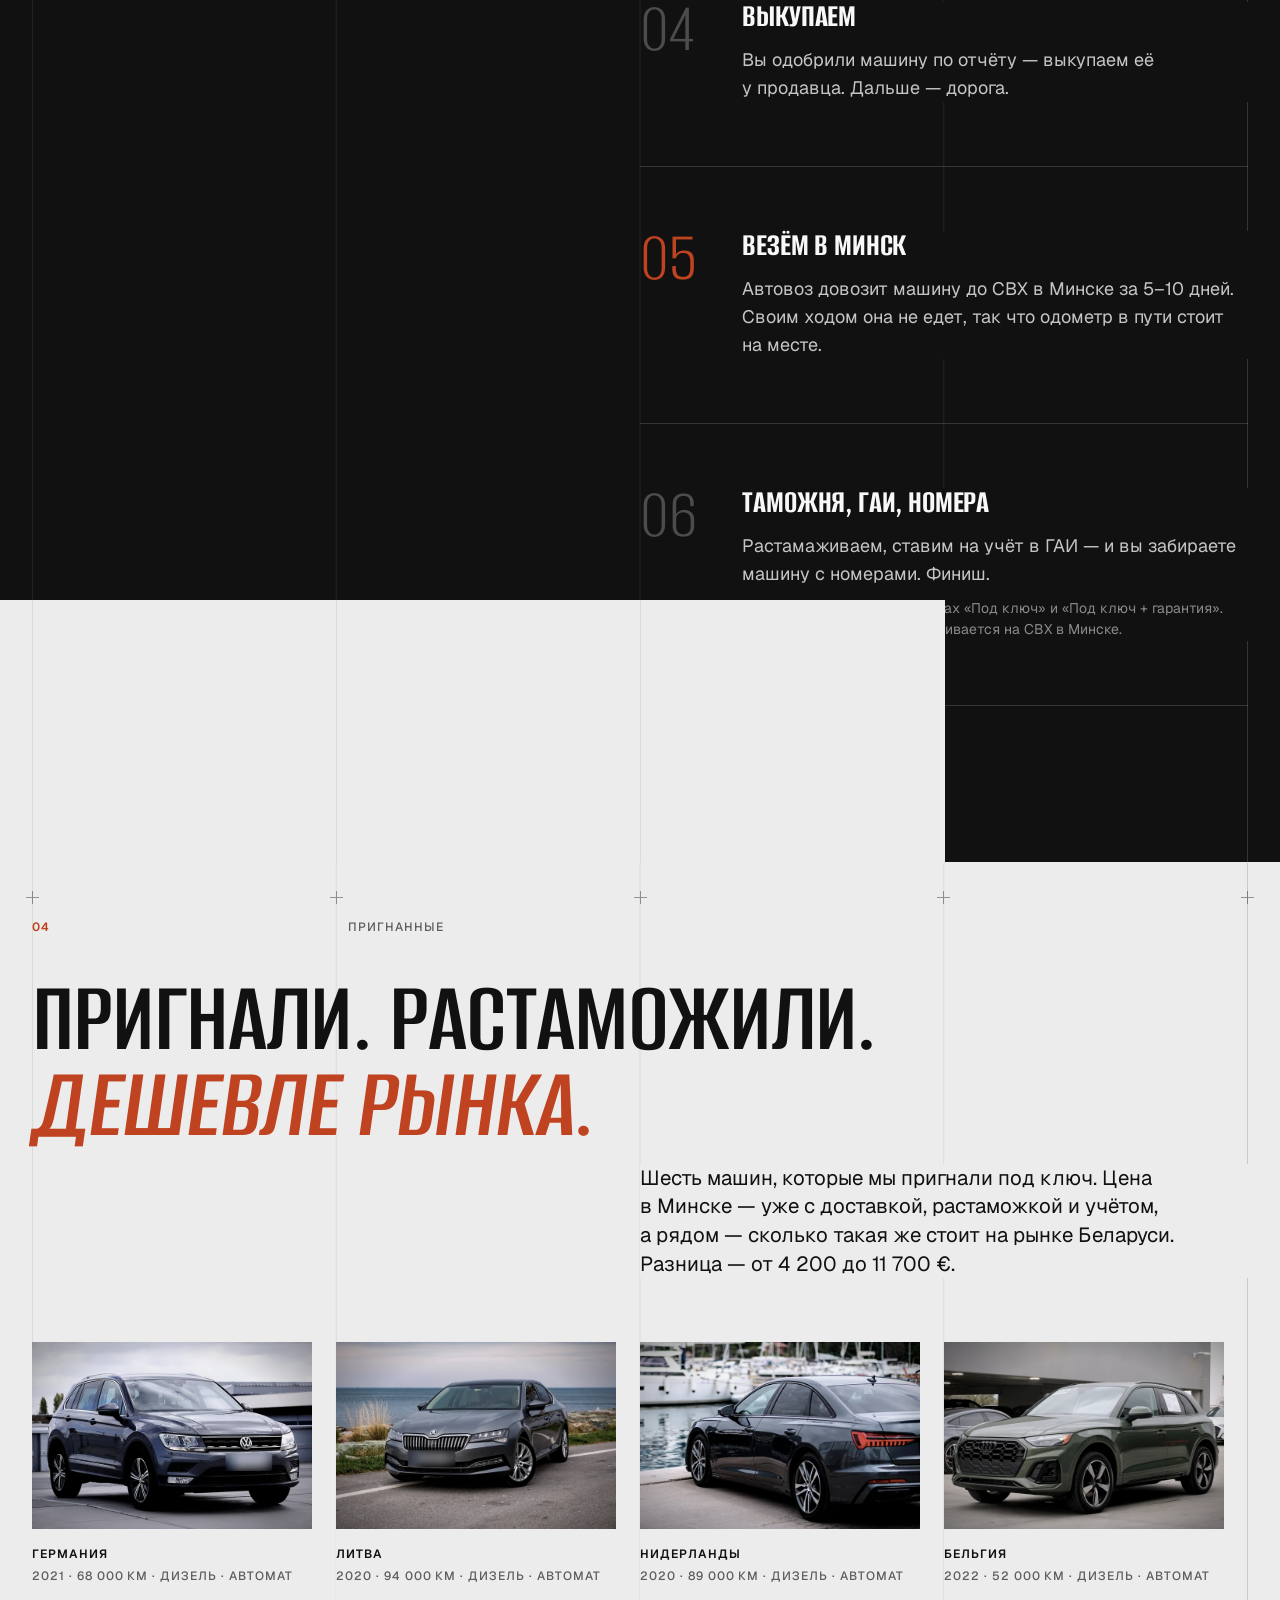
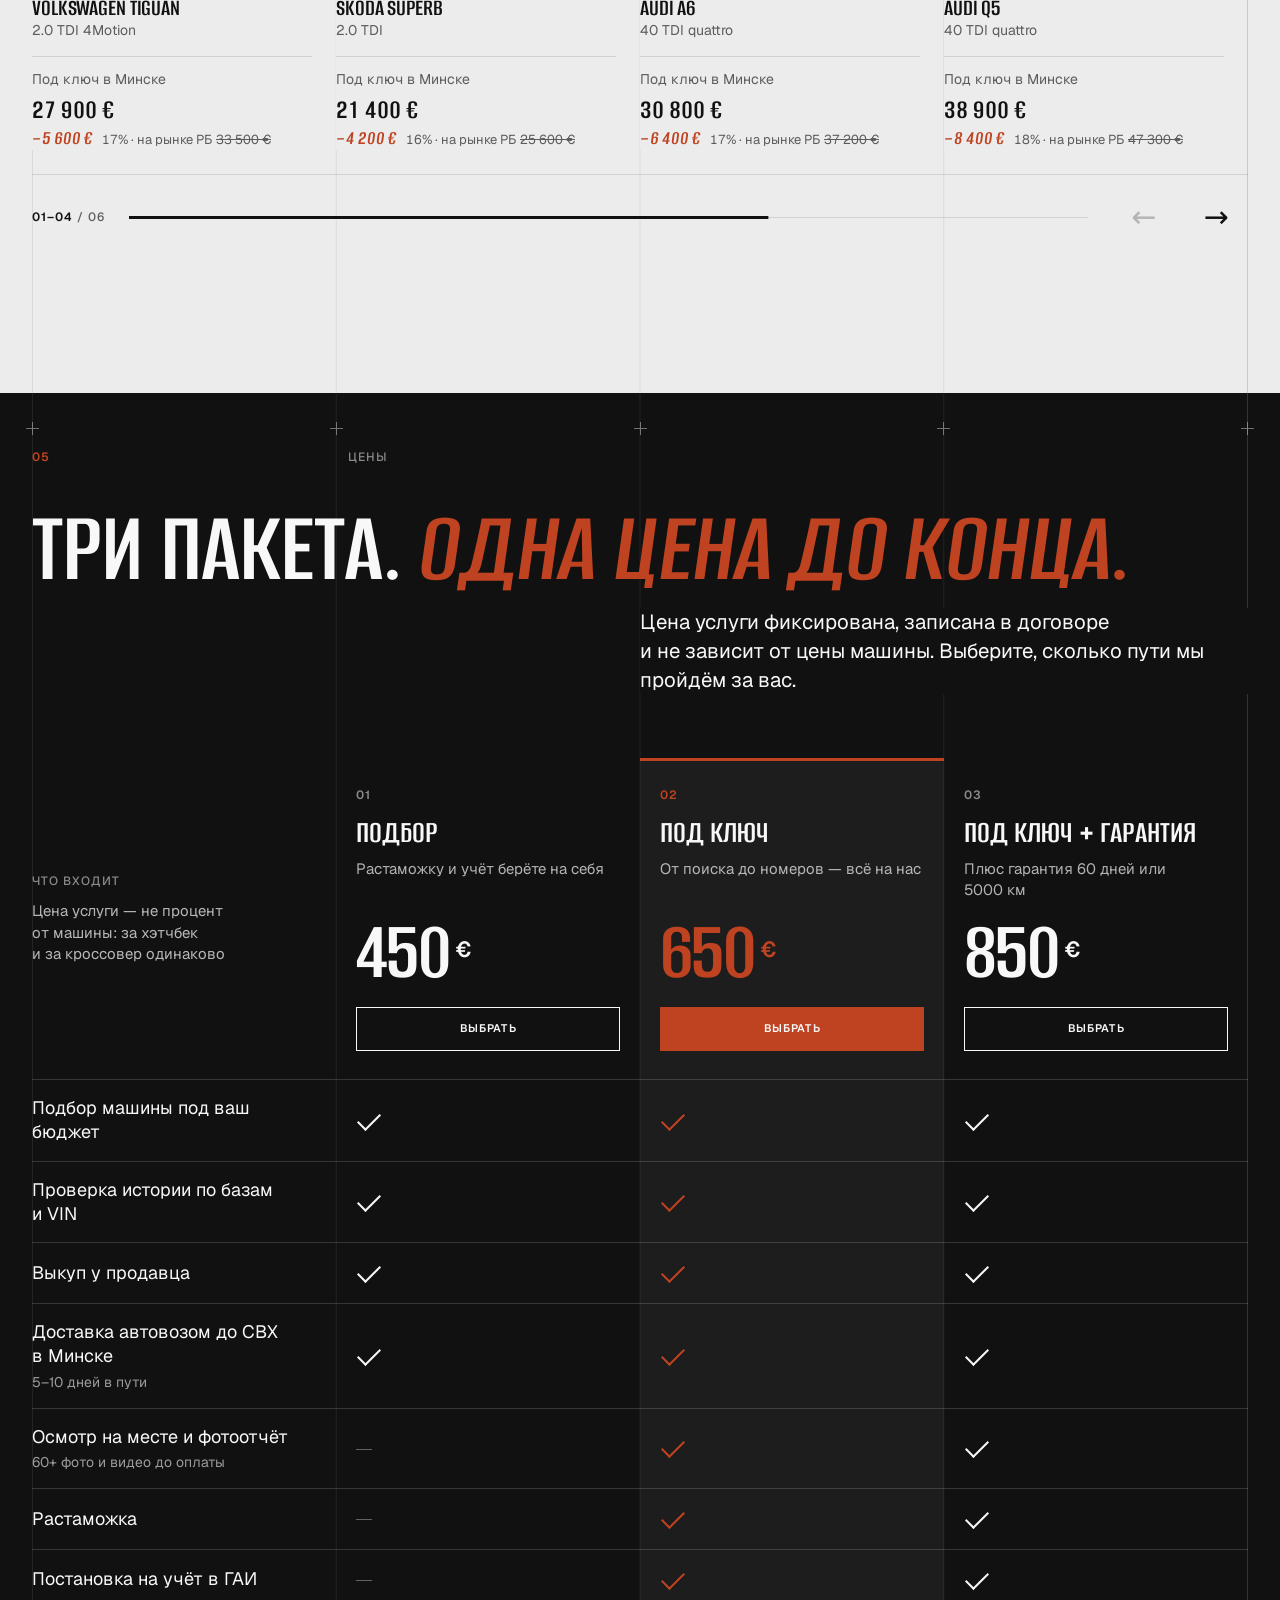
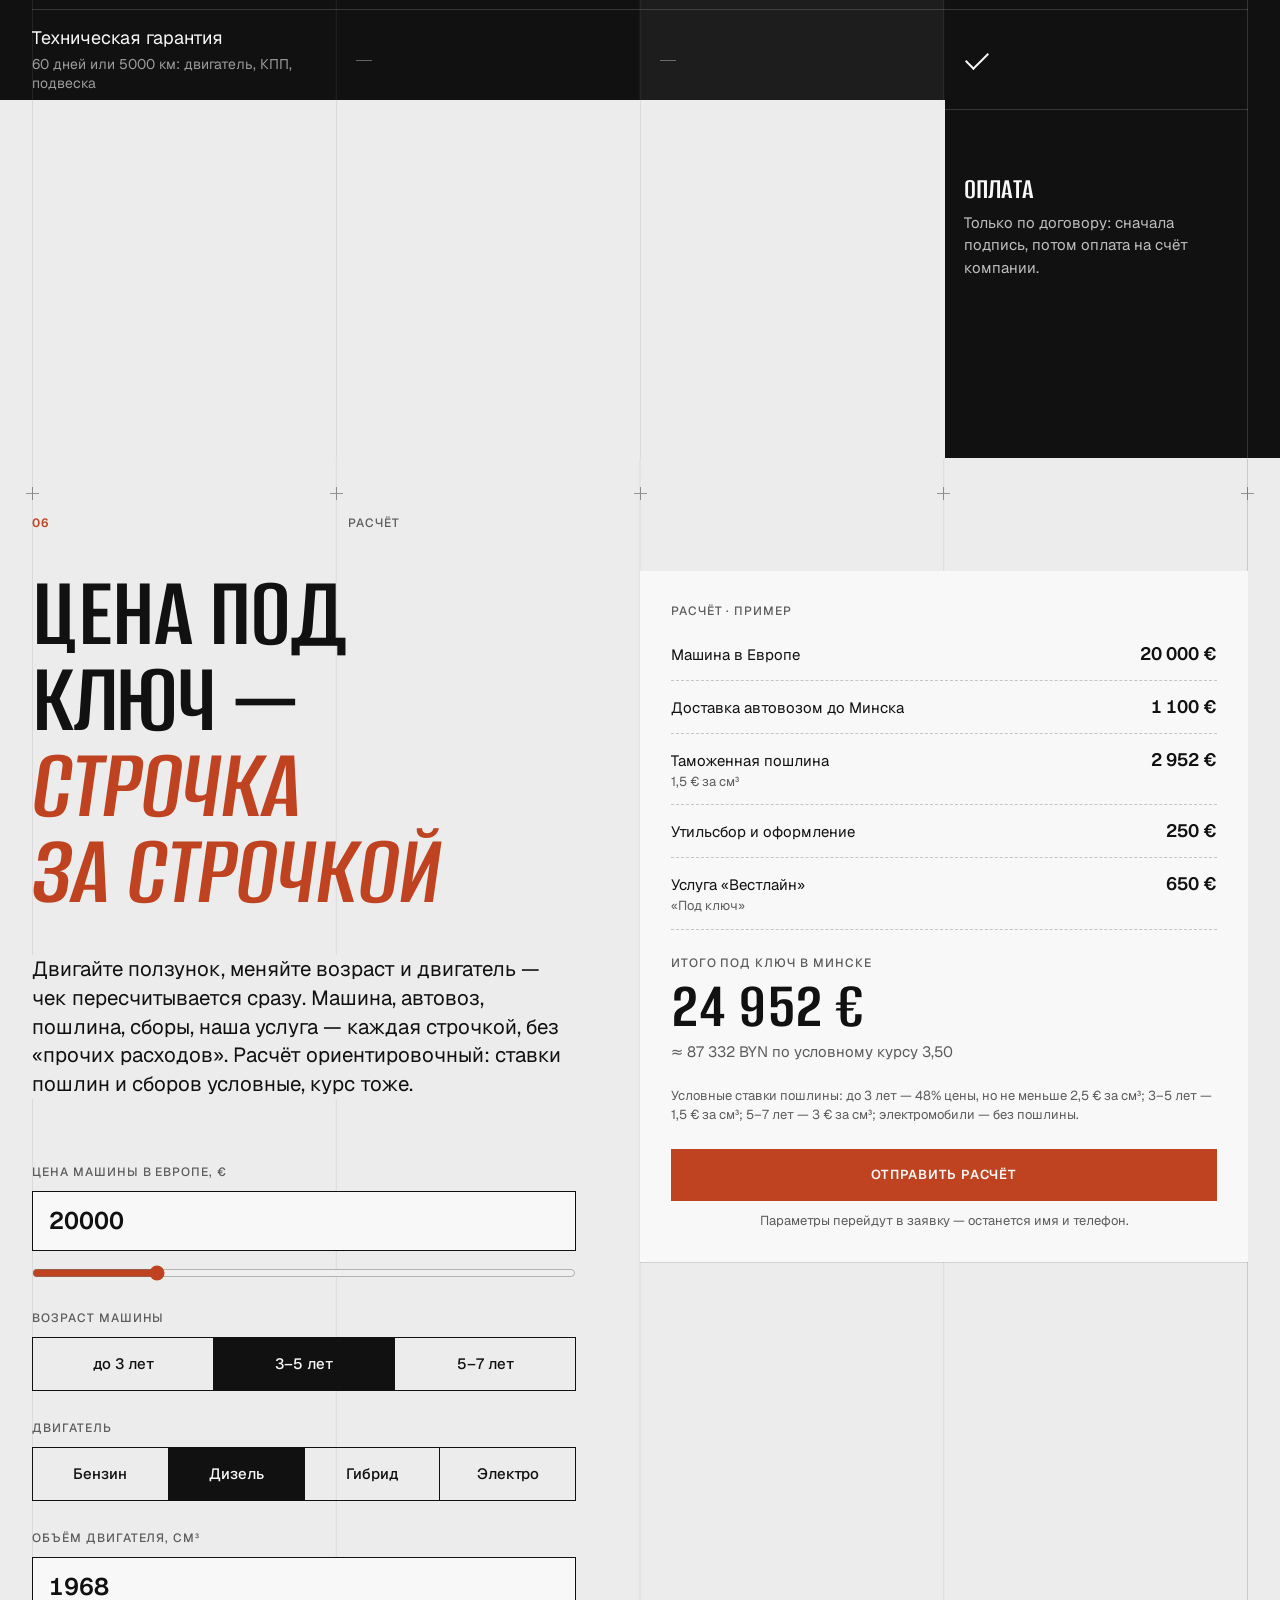
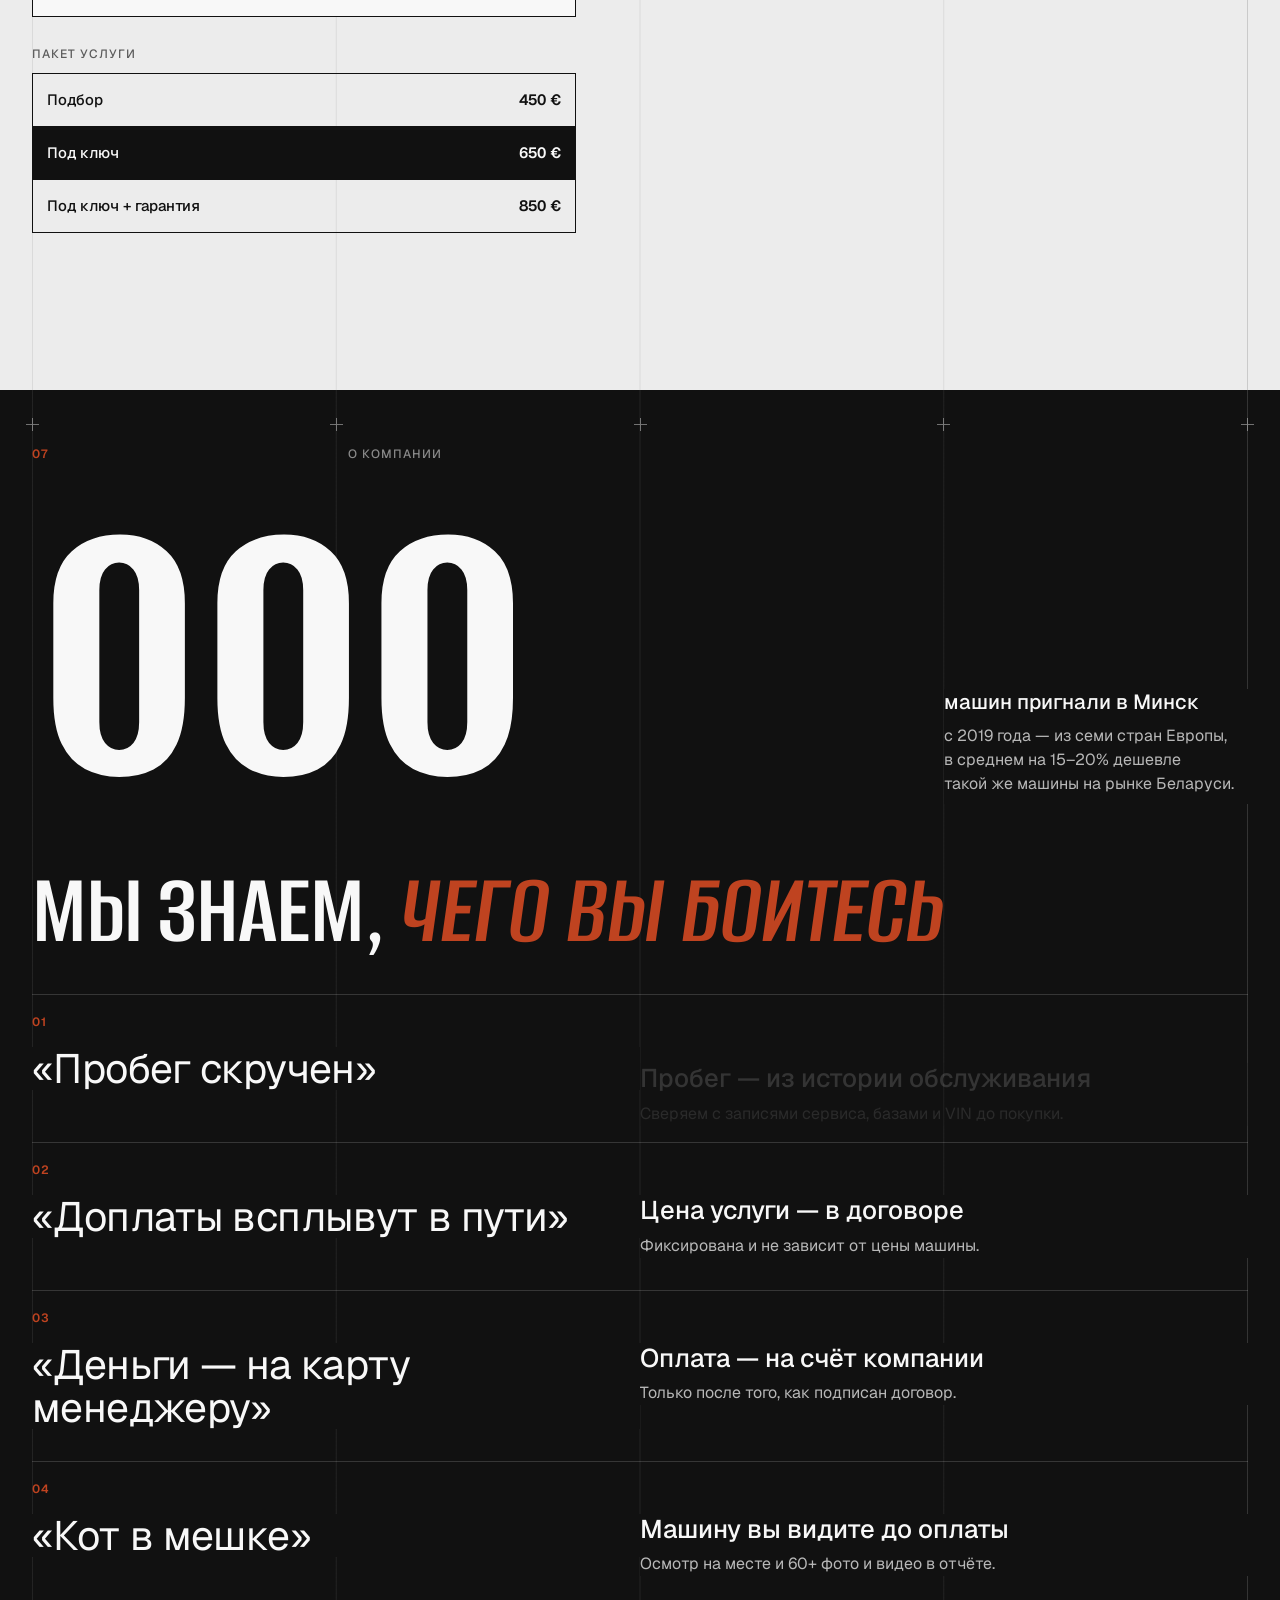
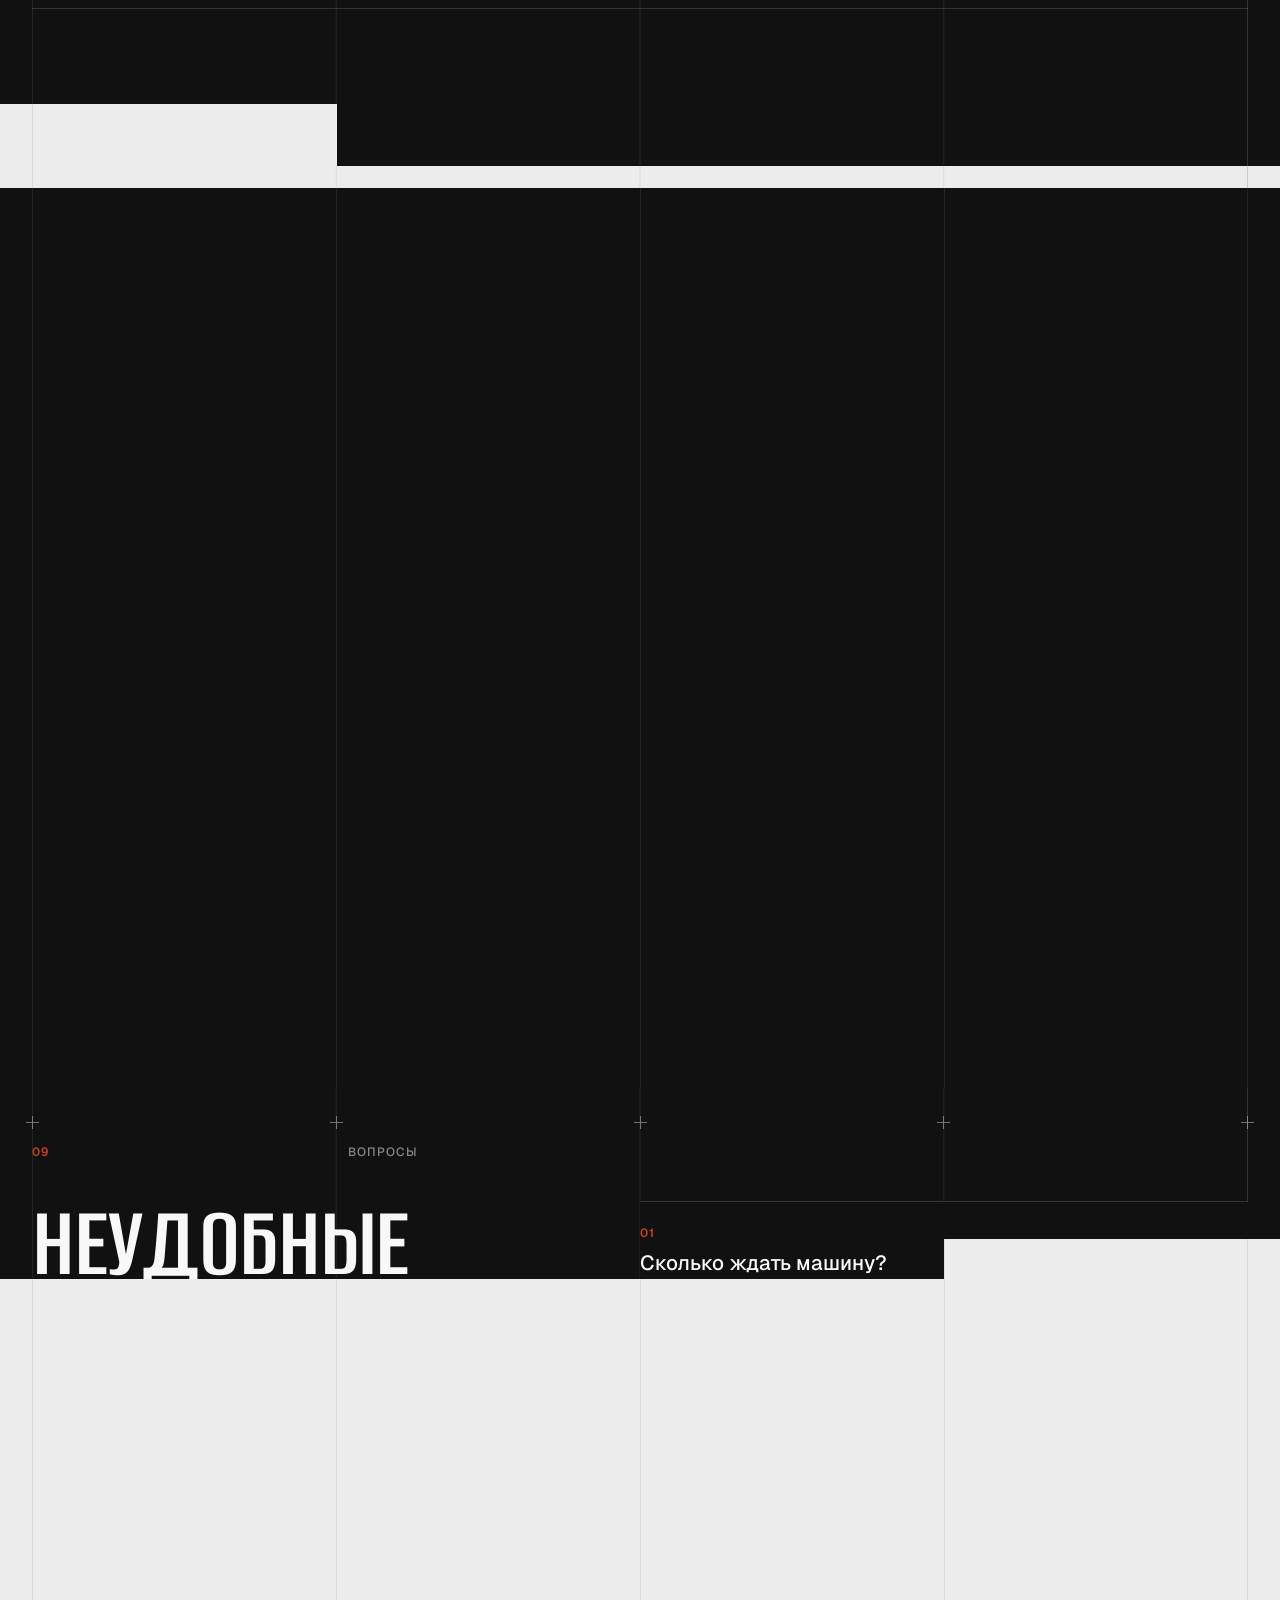
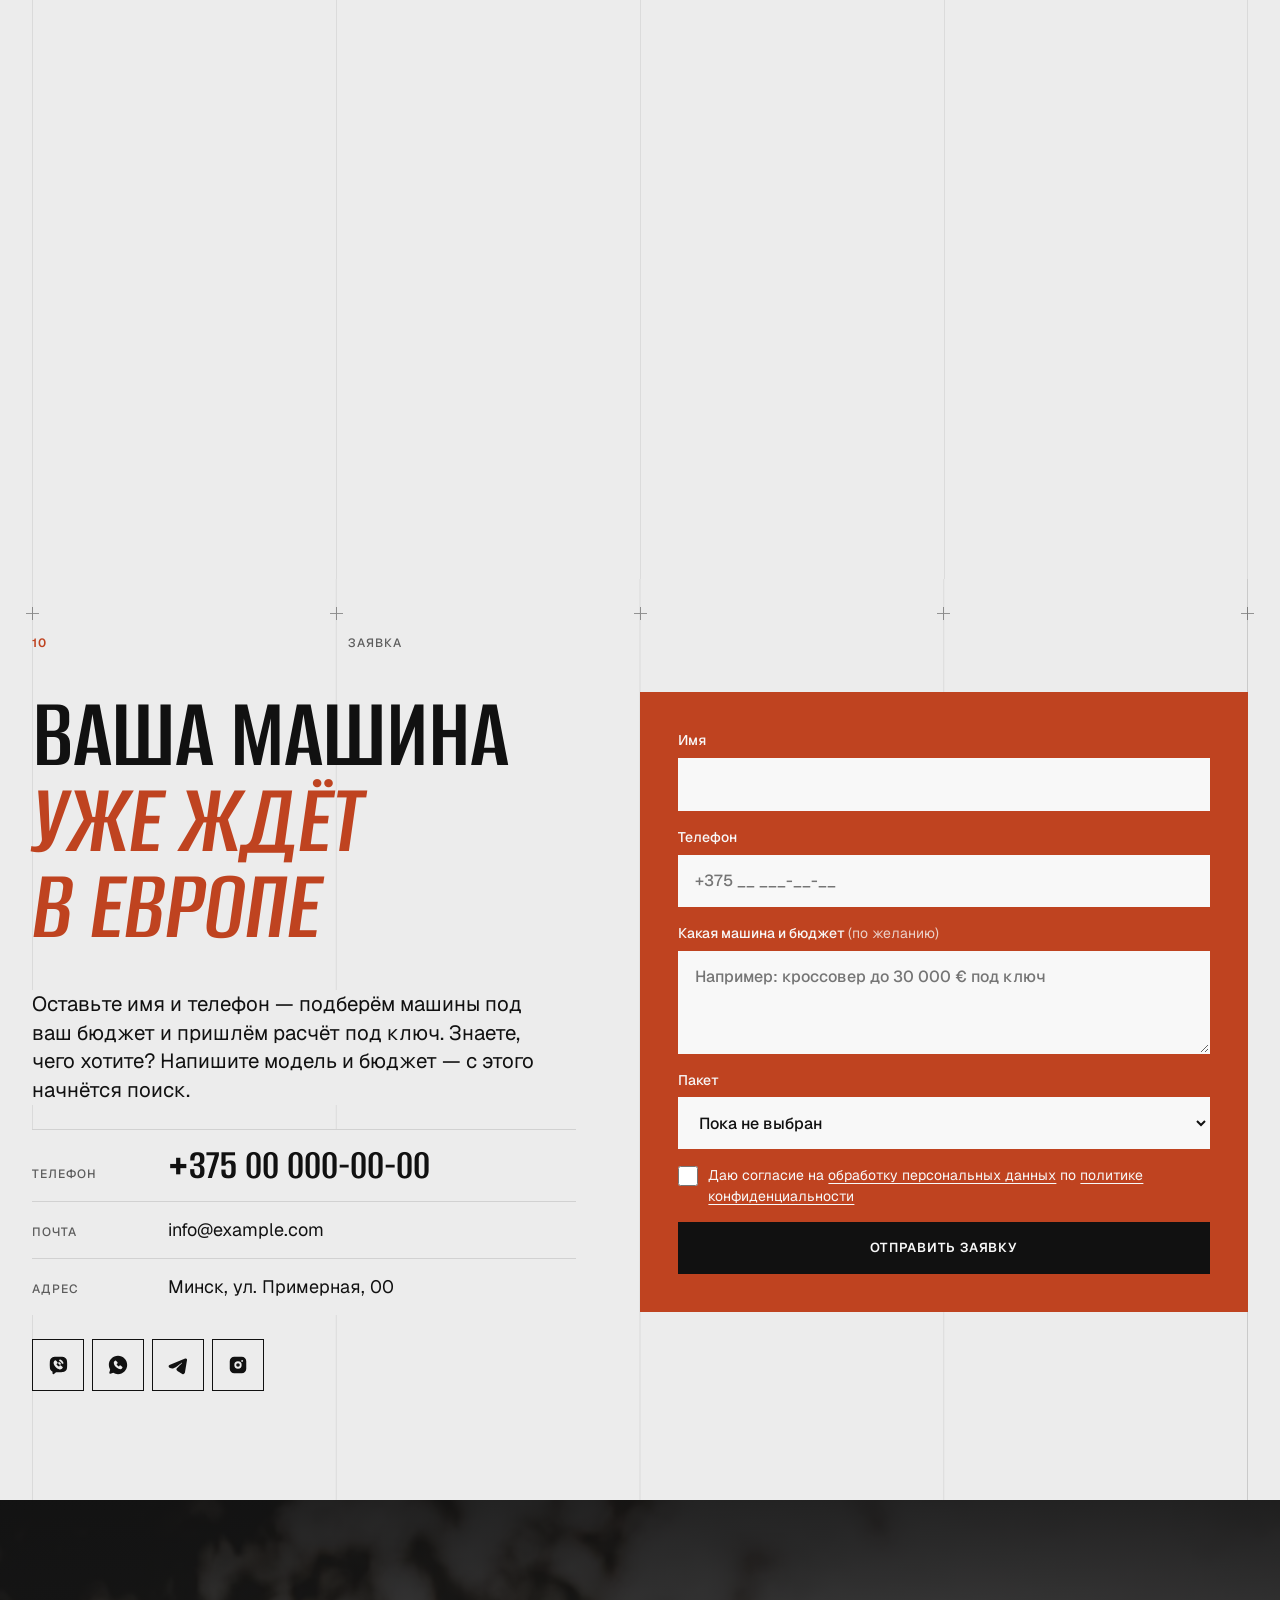
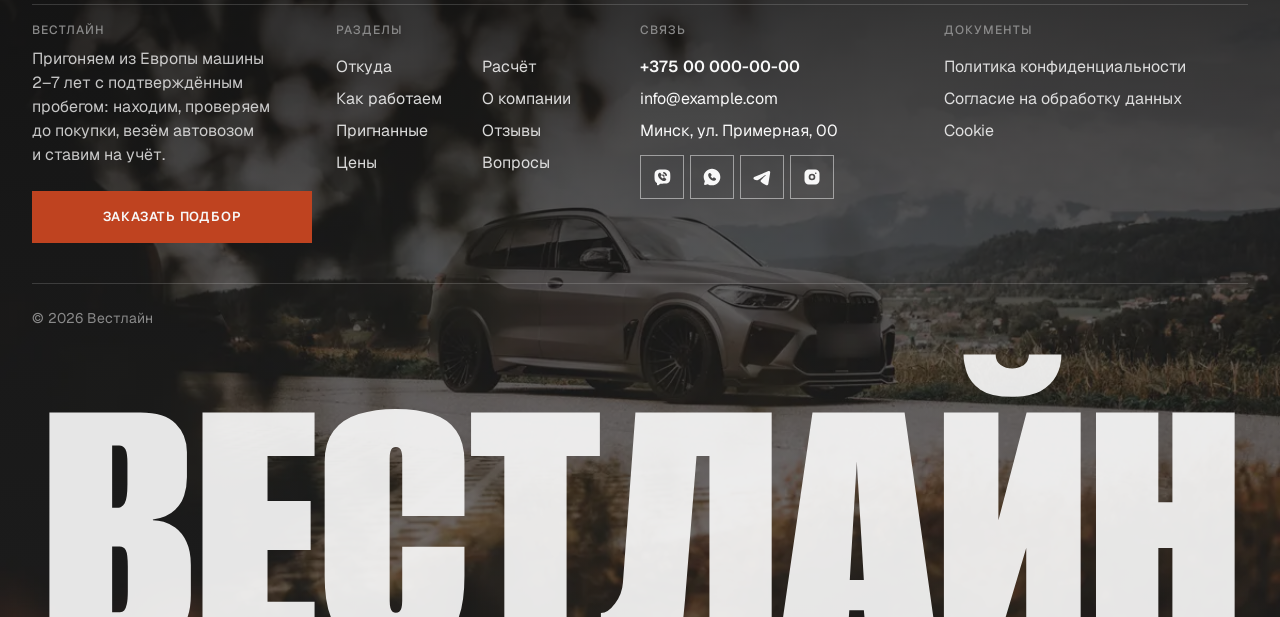
==== commit 137686e1: "Правка 2026-10-07: форма заявки едет на компьютере в окне любой высоты" ====
--- a/index.html
+++ b/index.html
@@ -20,7 +20,7 @@
 <link rel="stylesheet" href="assets/css/tokens.css">
 <link rel="stylesheet" href="assets/css/base.css?v=2026-10-07g">
 <link rel="stylesheet" href="assets/css/reveal.css">
-<link rel="stylesheet" href="assets/css/home.css?v=2026-10-07i">
+<link rel="stylesheet" href="assets/css/home.css?v=2026-10-07j">
 <!-- Прелоадер включается только при работающем JS и без reduced motion и только один раз за визит (правка 2026-10-07: показывался
      при каждом переходе на главную, в том числе по логотипу); страховка — снять через 8 с, даже если скрипт не загрузился -->
 <script>var wlSeen = false; try { wlSeen = sessionStorage.getItem('wl-preloaded') === '1'; sessionStorage.setItem('wl-preloaded', '1'); } catch (e) {}
@@ -421,6 +421,6 @@
 <script src="assets/js/form-demo.js"></script>
 <script src="assets/js/reveal.js"></script>
 <script src="assets/js/preloader.js"></script>
-<script src="assets/js/home.js?v=2026-10-07g"></script>
+<script src="assets/js/home.js?v=2026-10-07h"></script>
 </body>
 </html>
--- a/assets/css/home.css
+++ b/assets/css/home.css
@@ -352,8 +352,9 @@
 /* Компьютер: панель по высоте формы, а не левой колонки (правка 2026-10-07: под кнопкой было до 330px пустоты) */
 @media not all and (max-width: 1100px) { .order__panel { align-self: start; } }   /* встык с «1100 и уже» — без щели на дробной ширине (125 %) */
 /* Компьютер (правка 2026-10-07): форма едет вместе с прокруткой под шапкой до конца блока — до низа левой колонки.
-   Только в окне от 720px высотой: форма ~630px + шапка 88px, в окне ниже кнопка «Отправить» уходила бы за край. */
-@media not all and (max-width: 1100px) { @media (min-height: 720px) { .order__panel { position: sticky; top: var(--header-offset); } } }
+   В окне любой высоты (правка 2026-10-07: при масштабе 125 % окно ниже 720px, и форма стояла): если форма ~620px с шапкой
+   не помещается, home.js поднимает её (--order-top) — кнопка «Отправить» в экране, поля не уходят под шапку. */
+@media not all and (max-width: 1100px) { .order__panel { position: sticky; top: var(--order-top, var(--header-offset)); } }
 
 /* ---------- Наведение — только мышь ---------- */
 @media (hover: hover) {
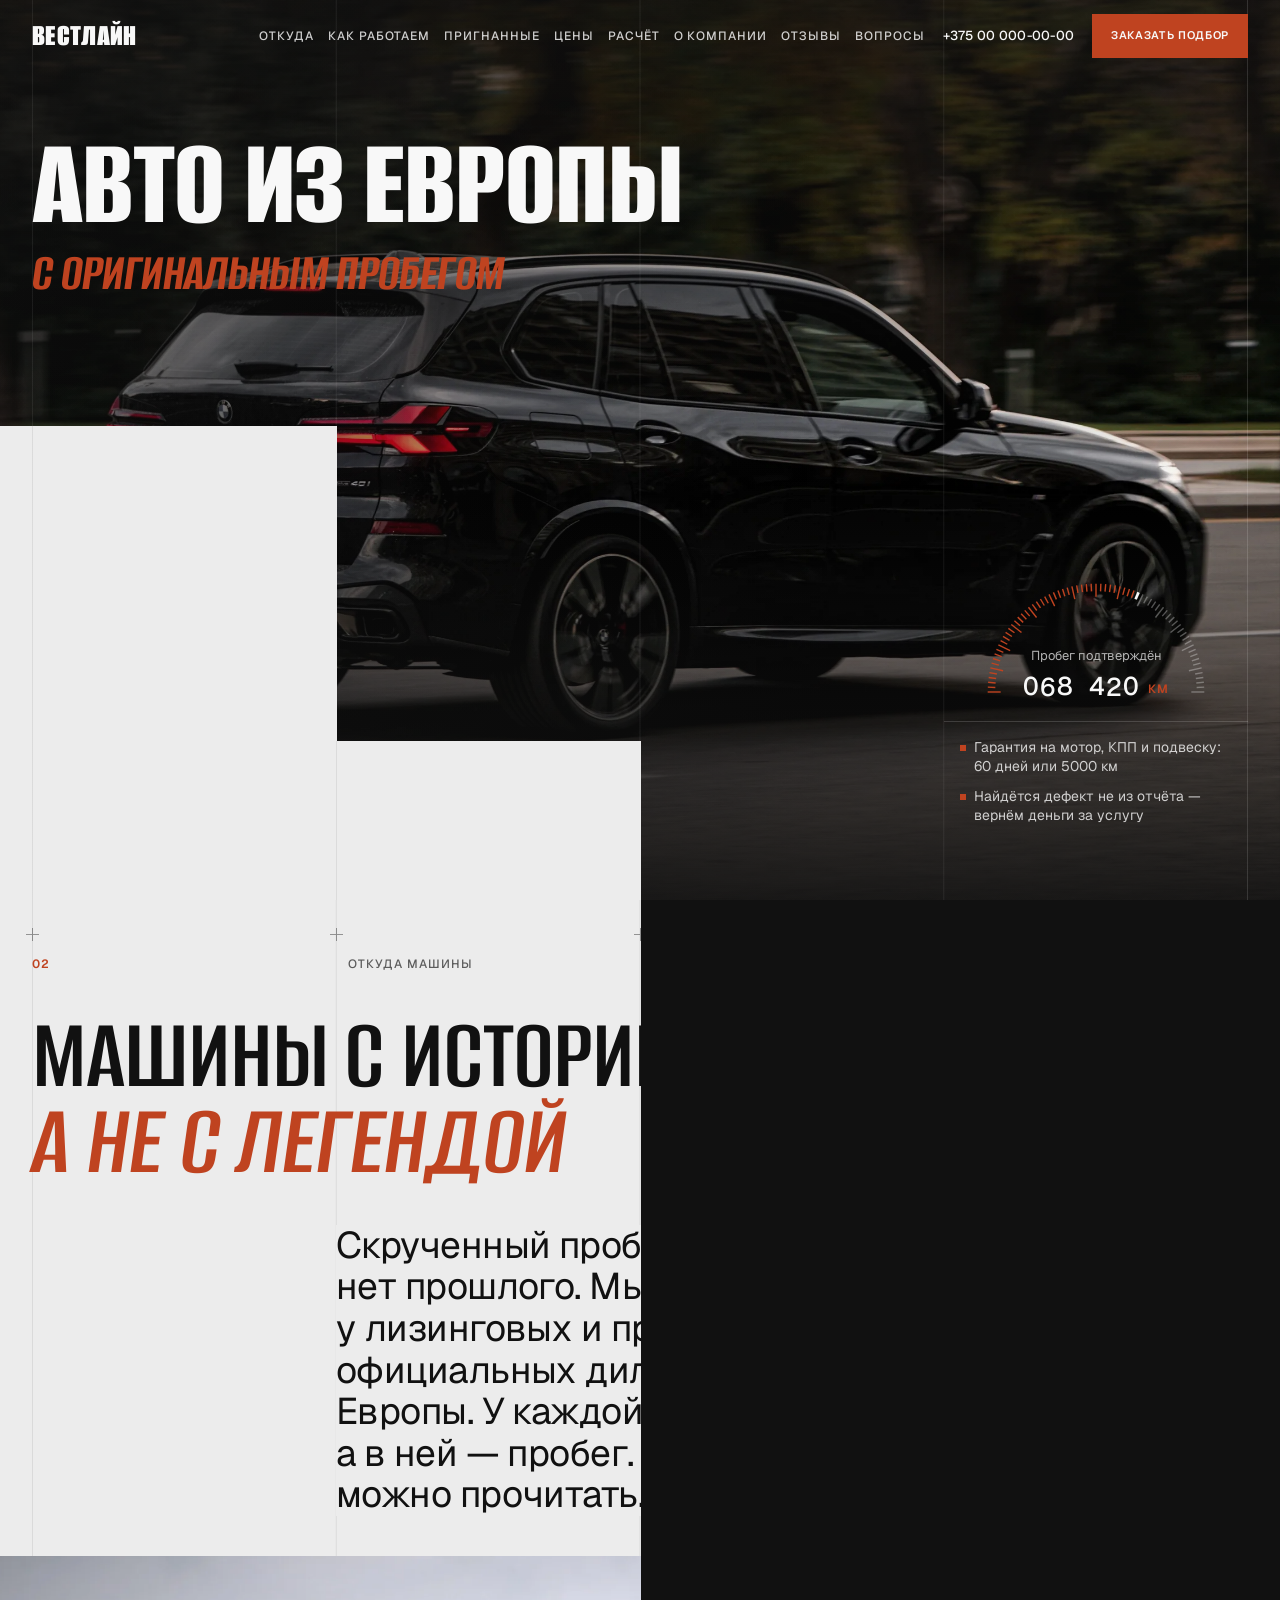
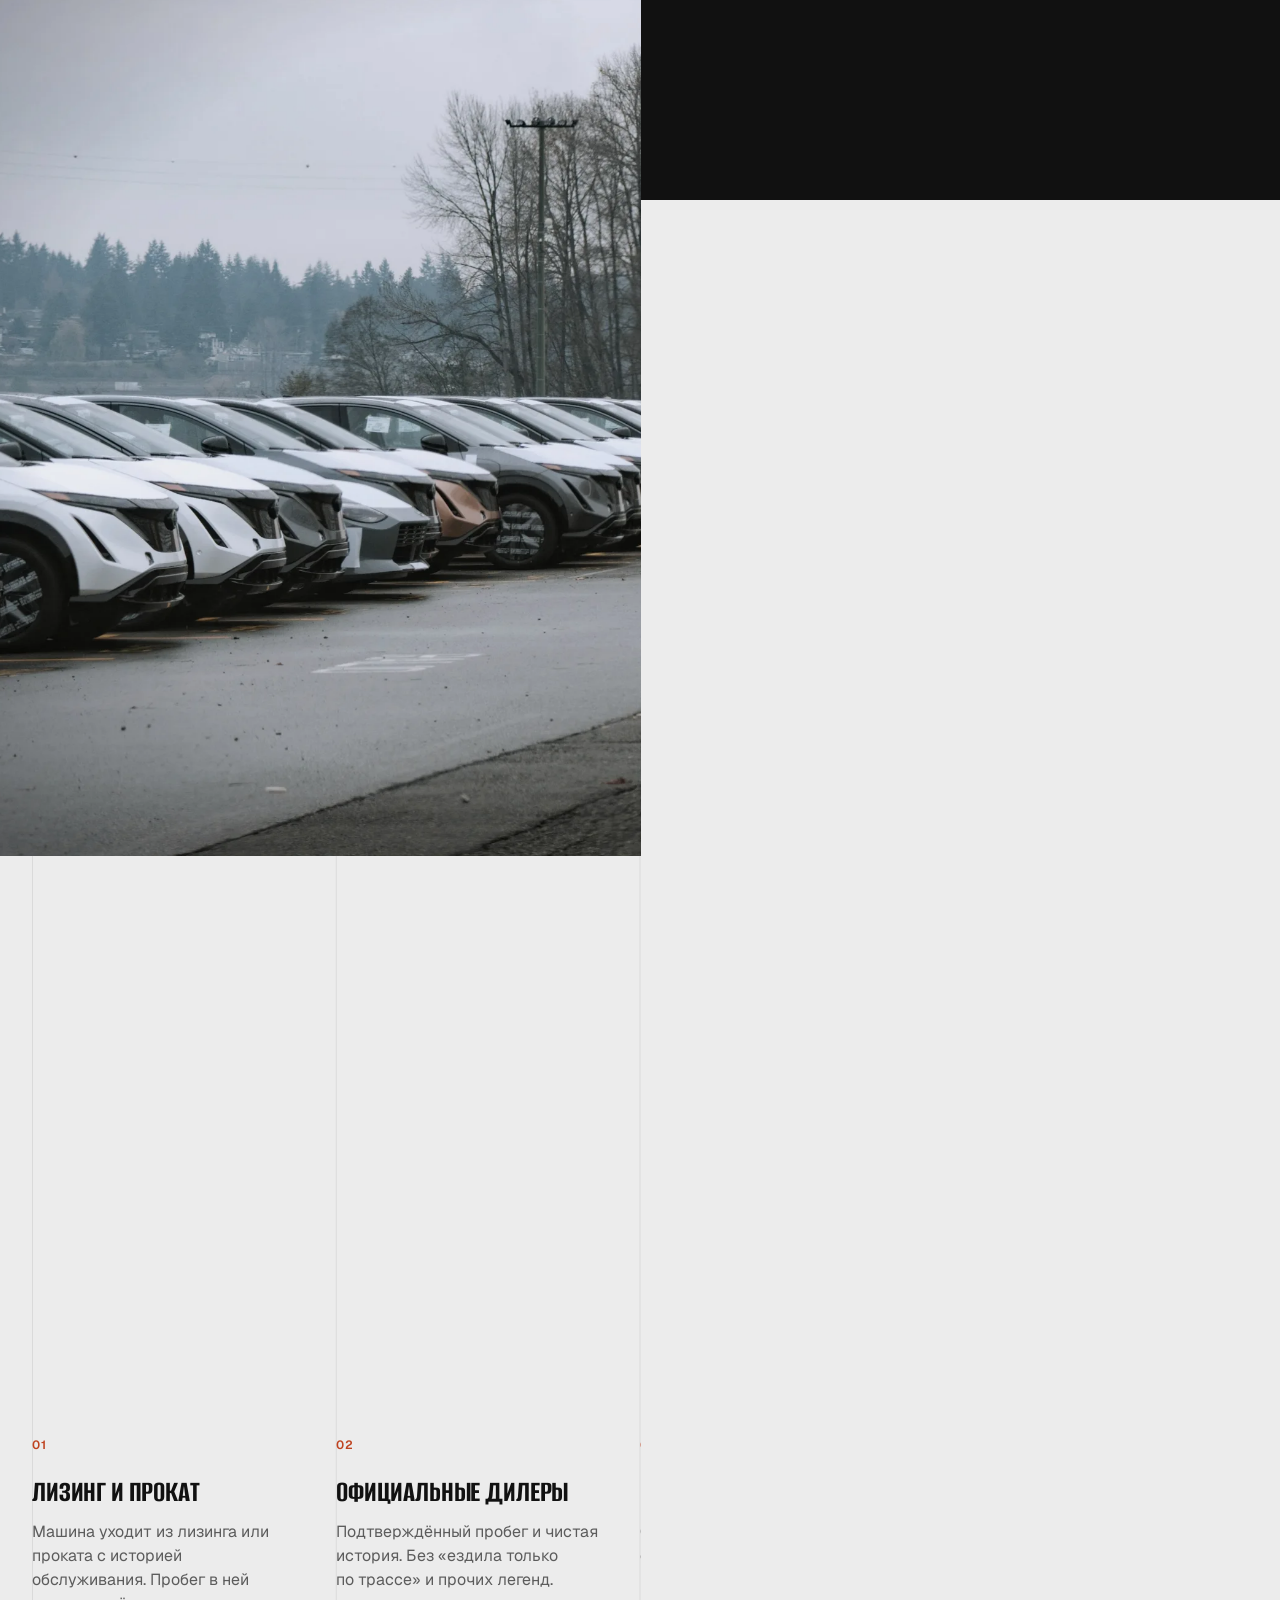
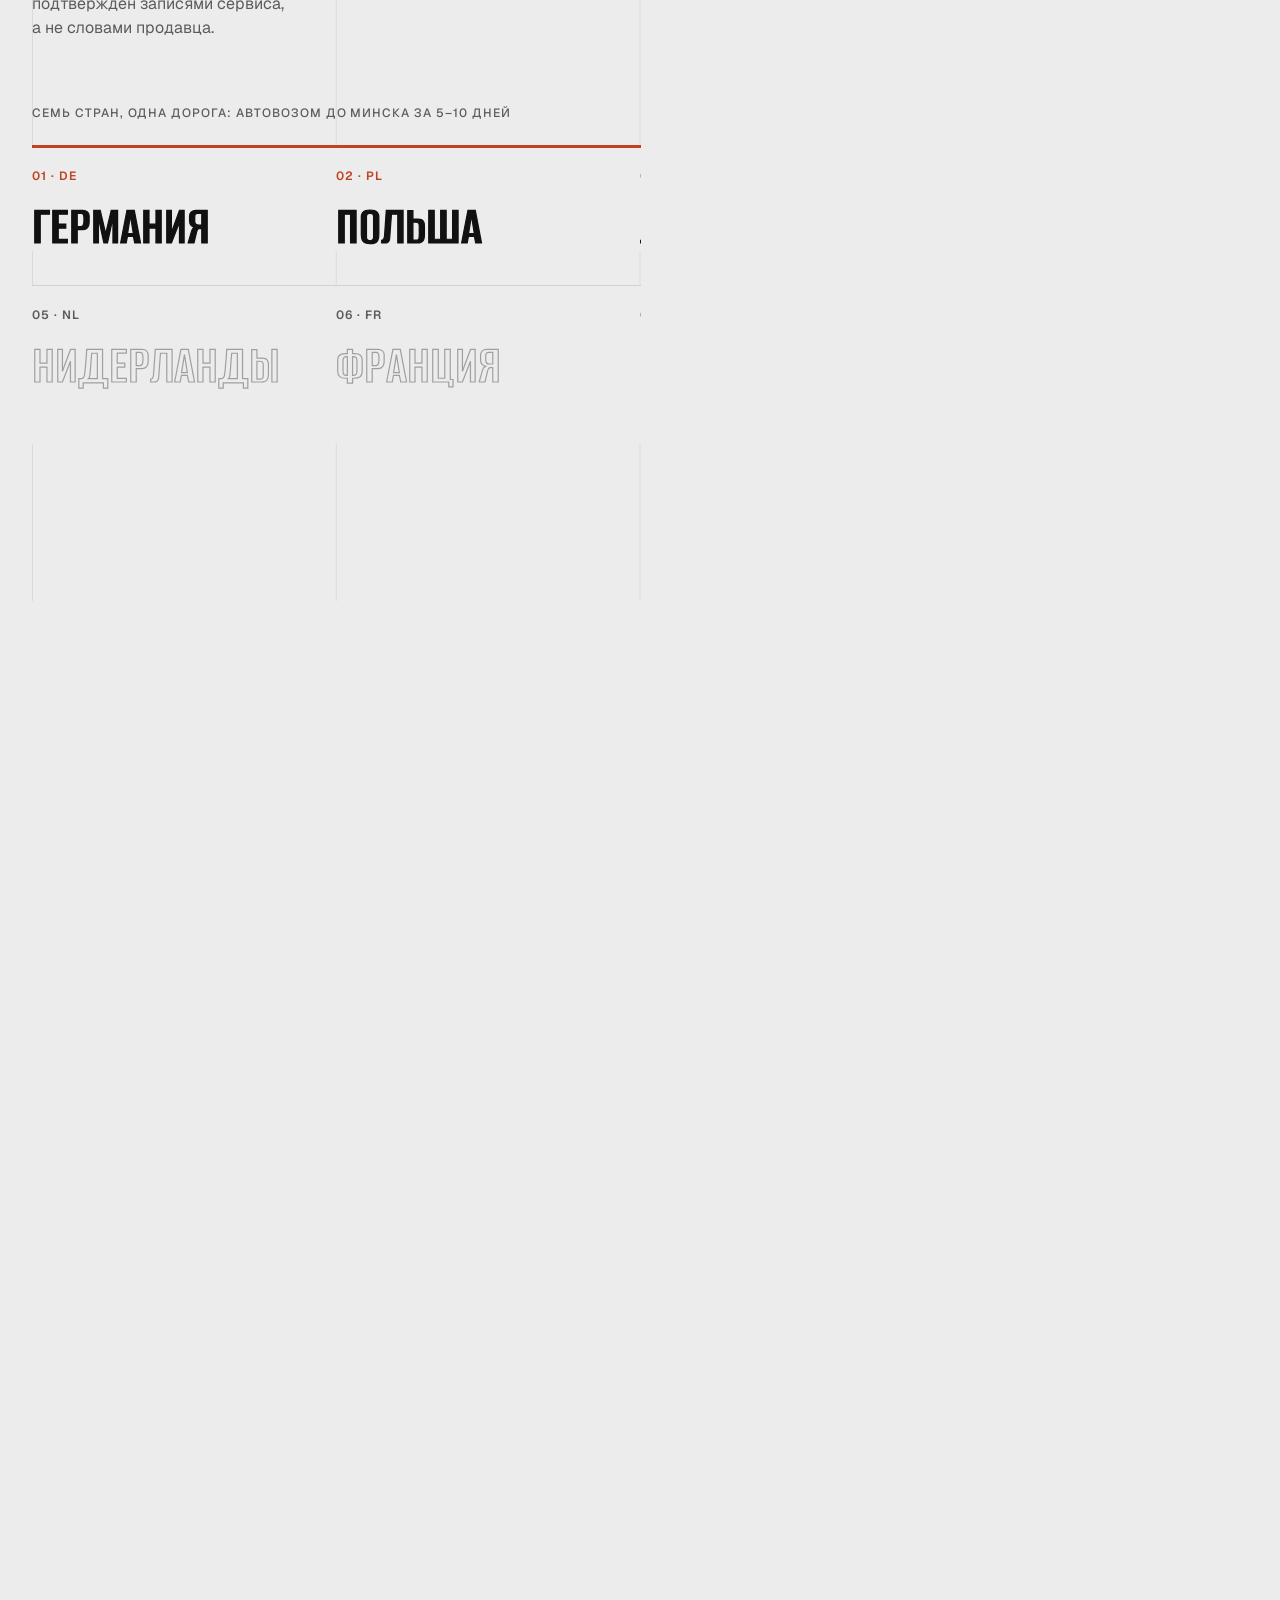
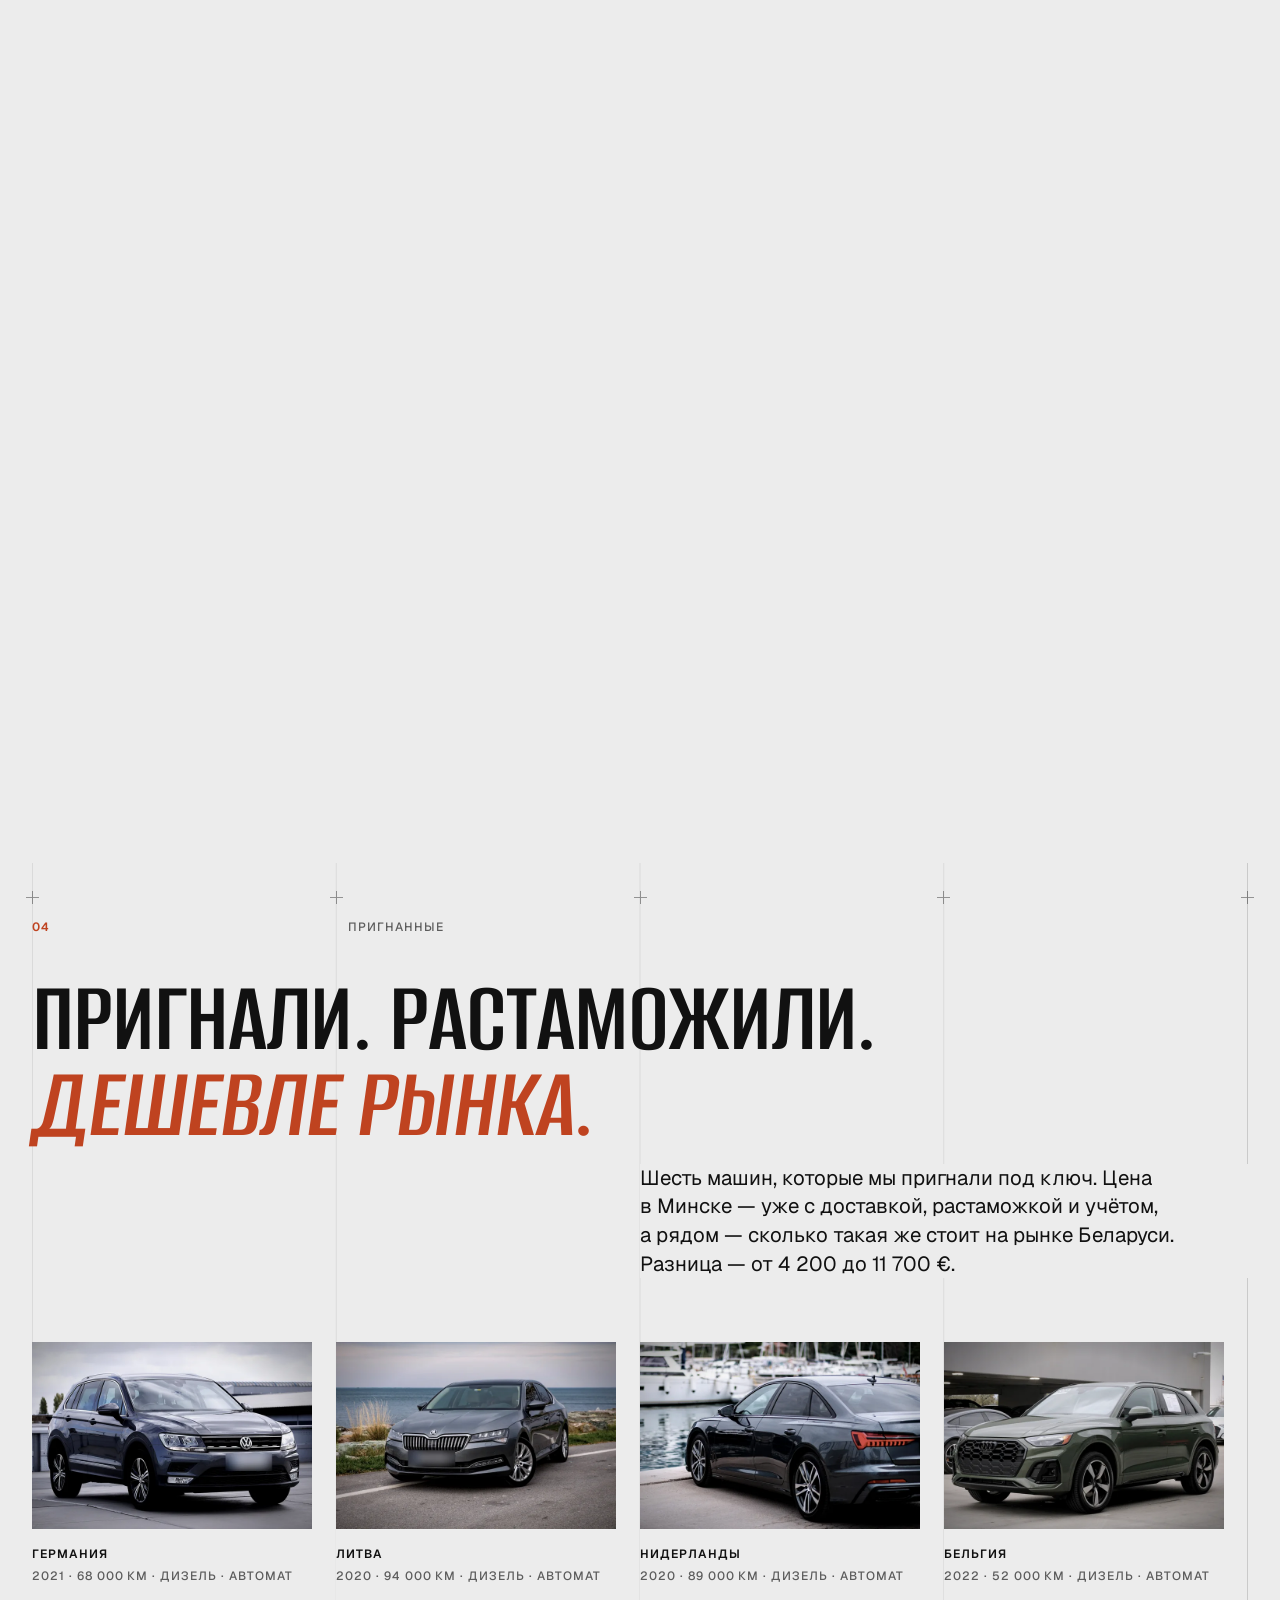
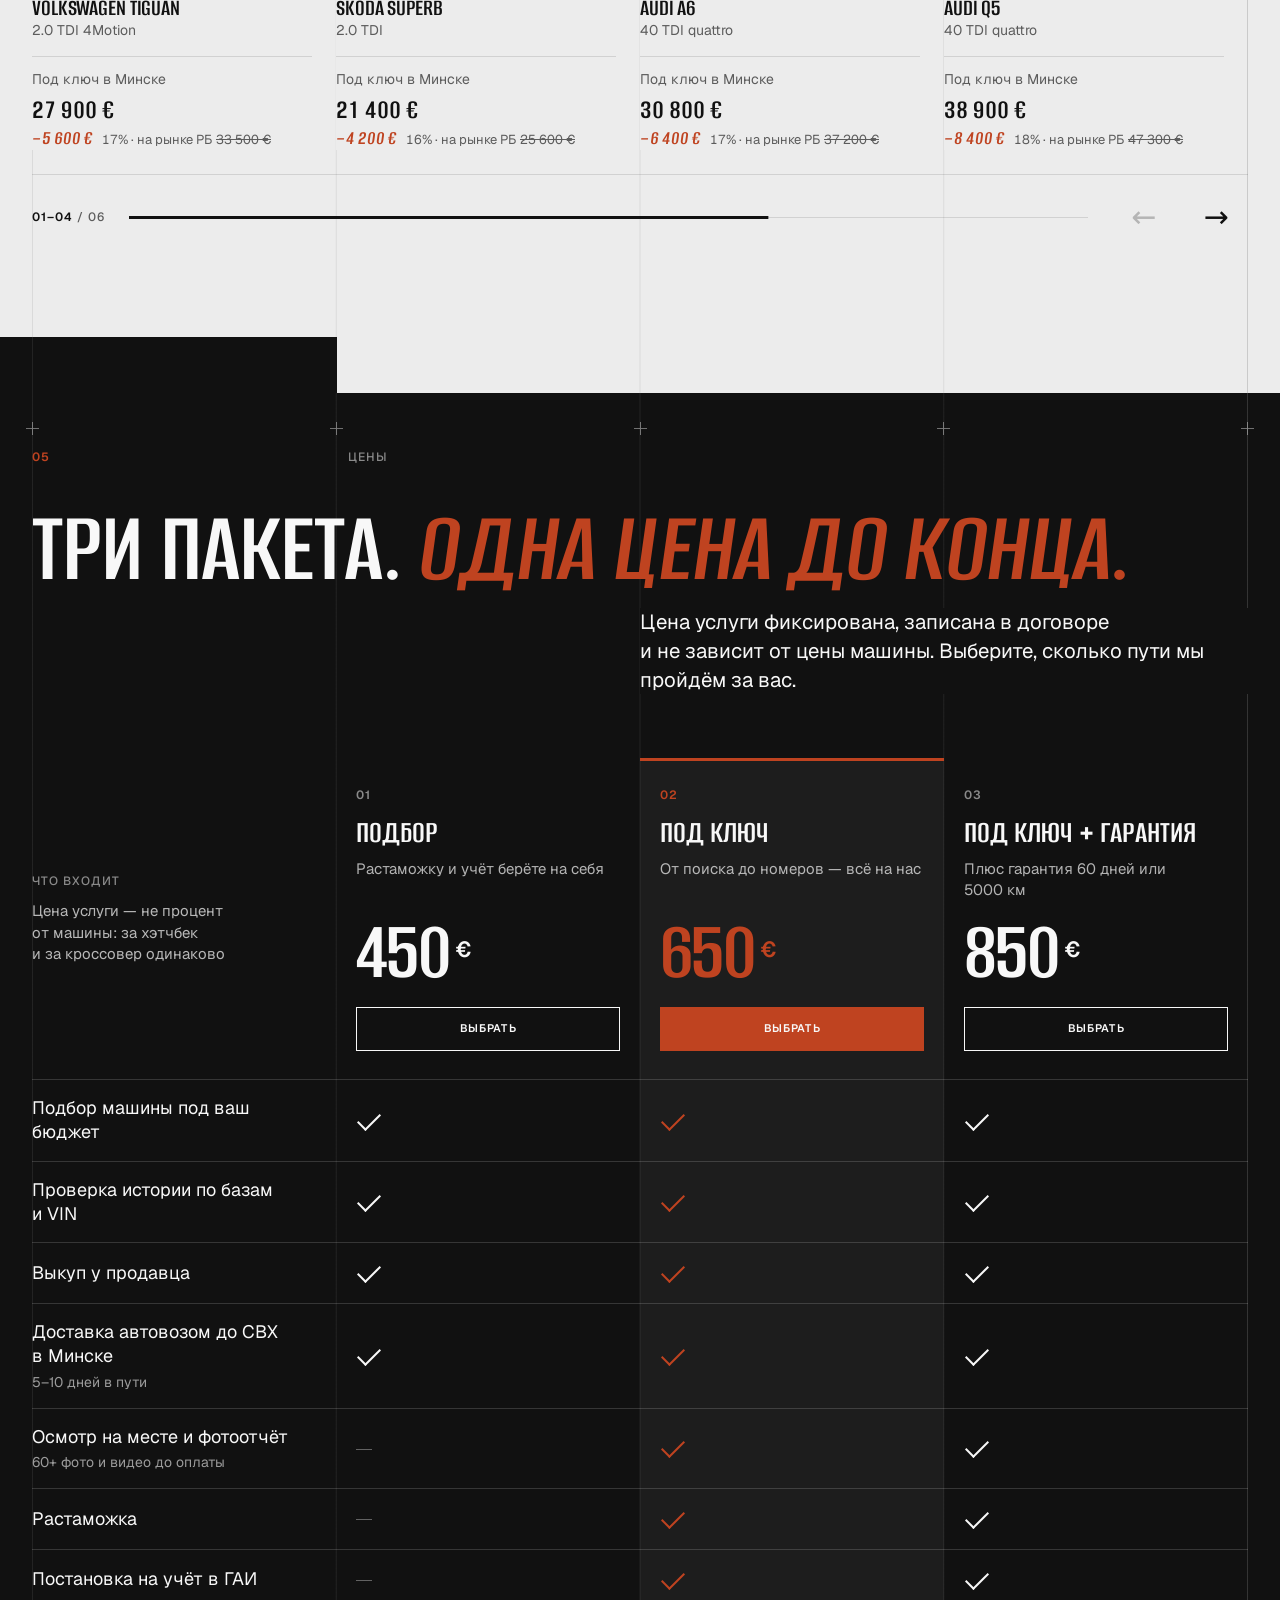
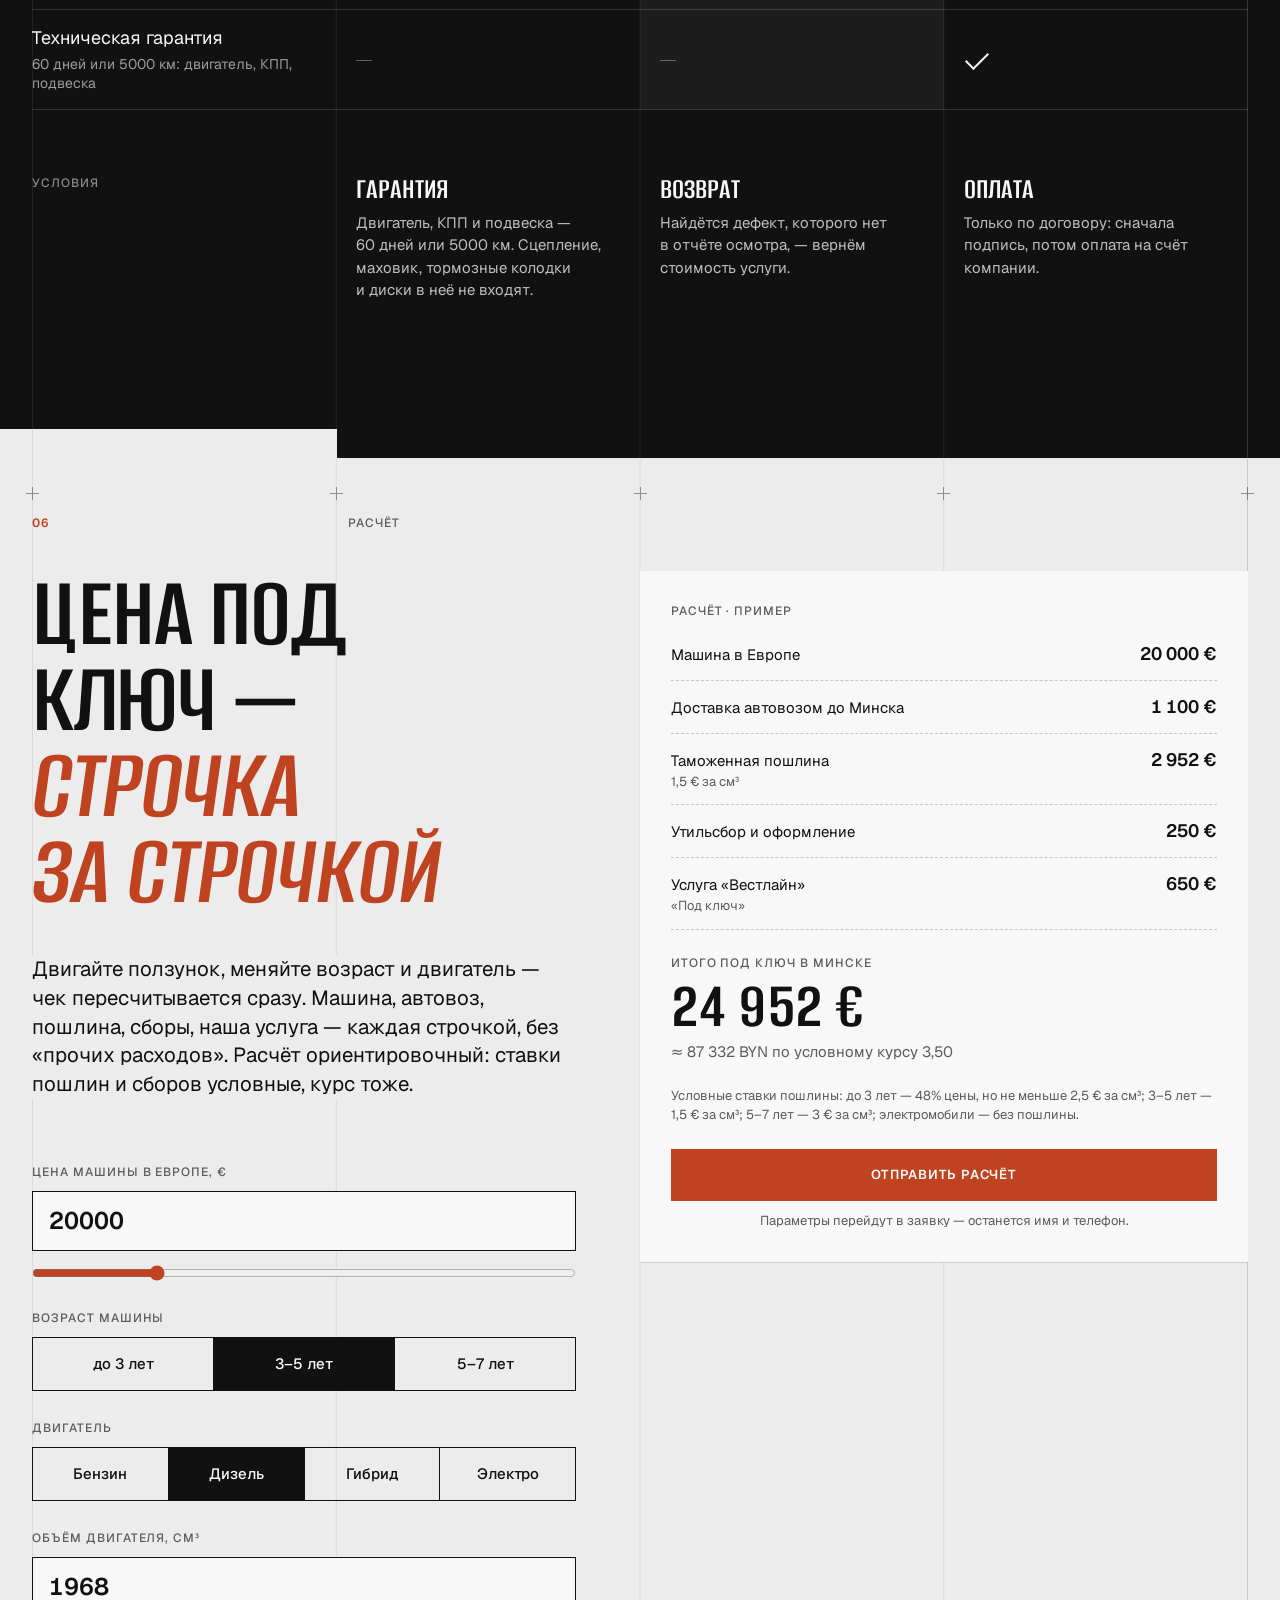
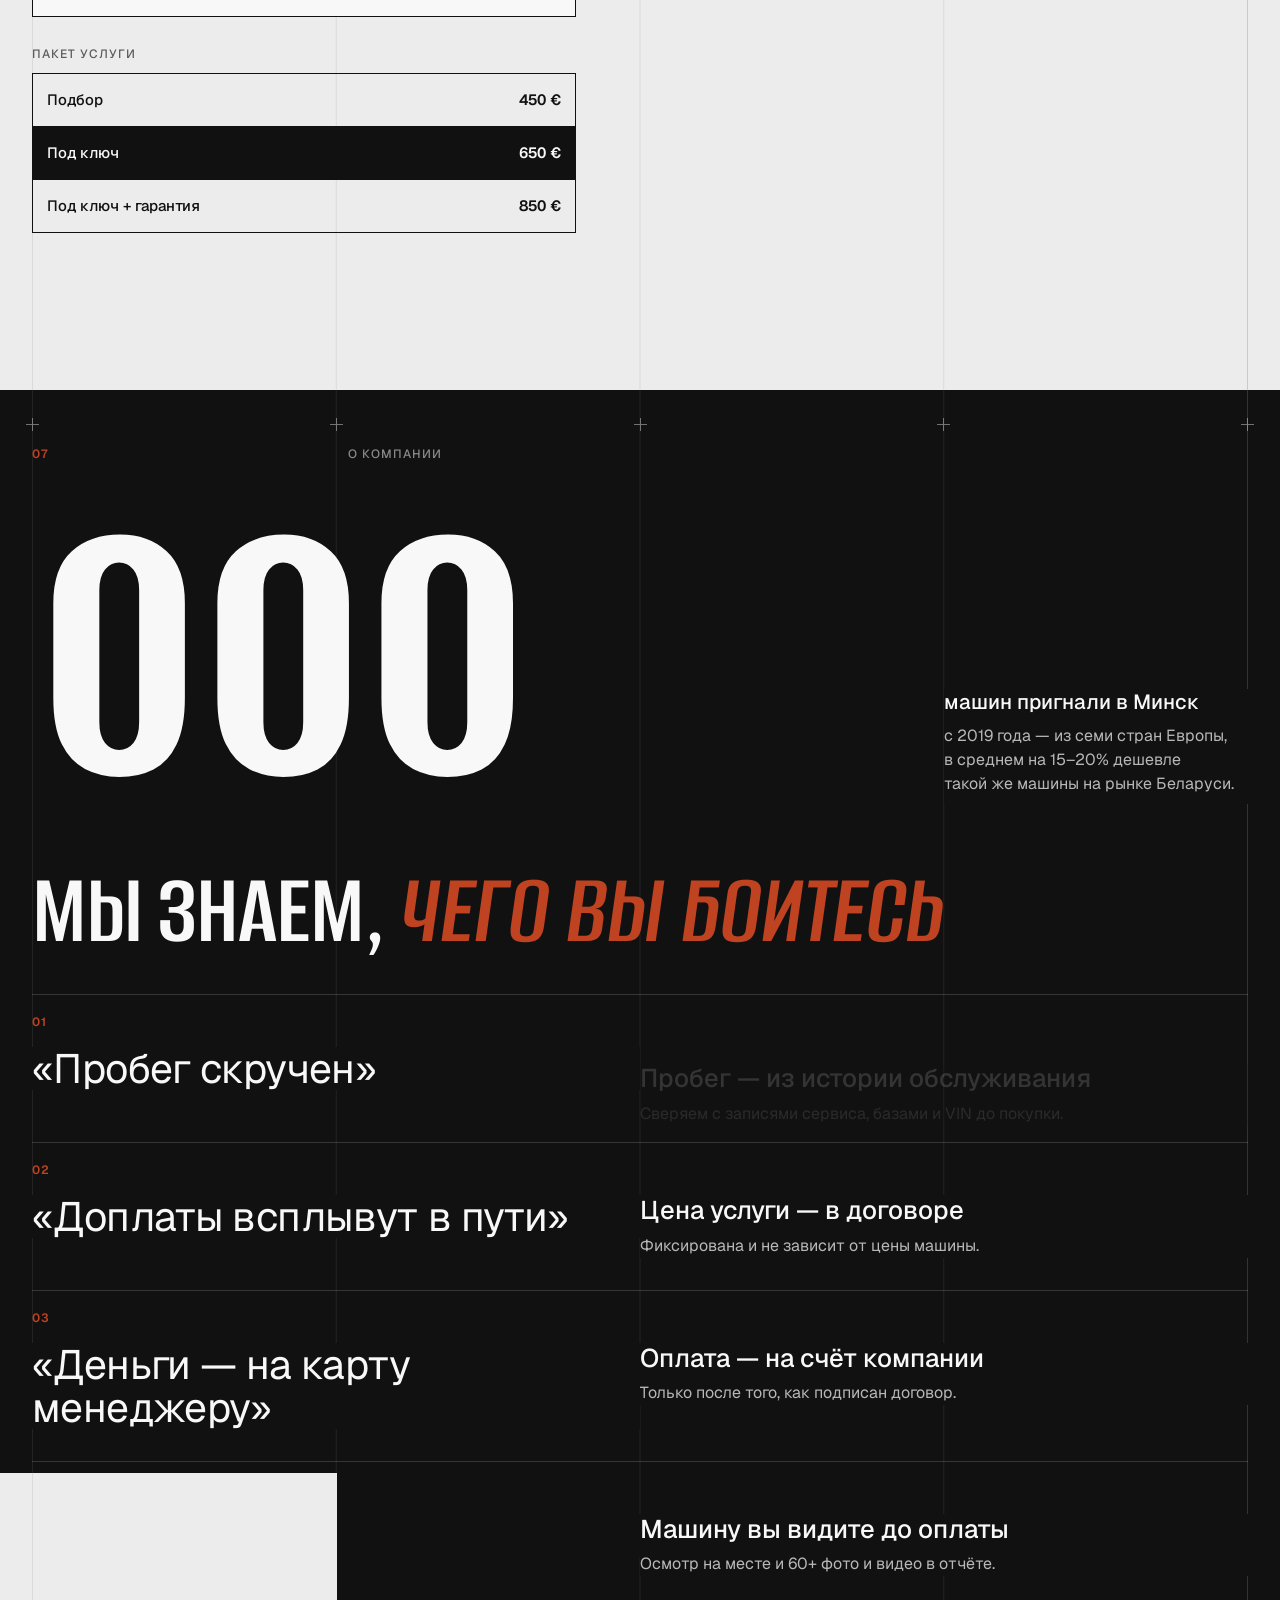
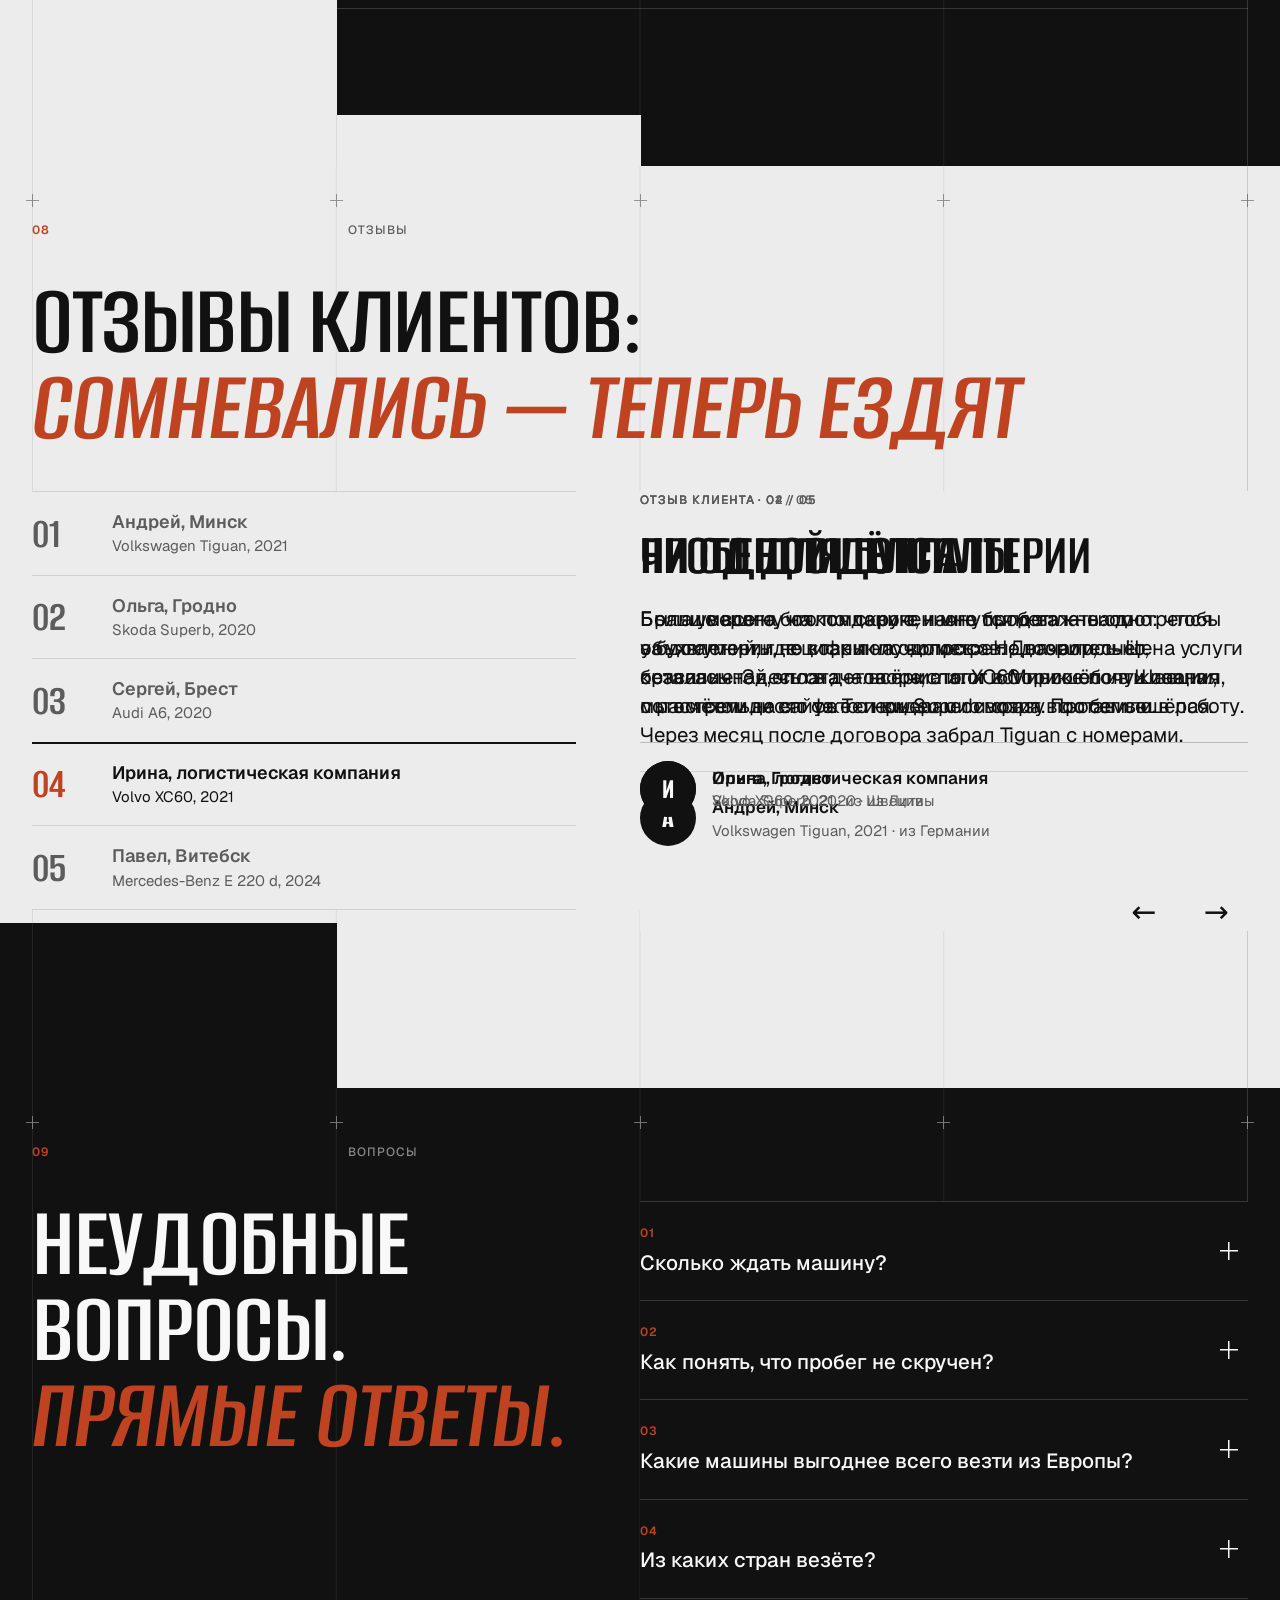
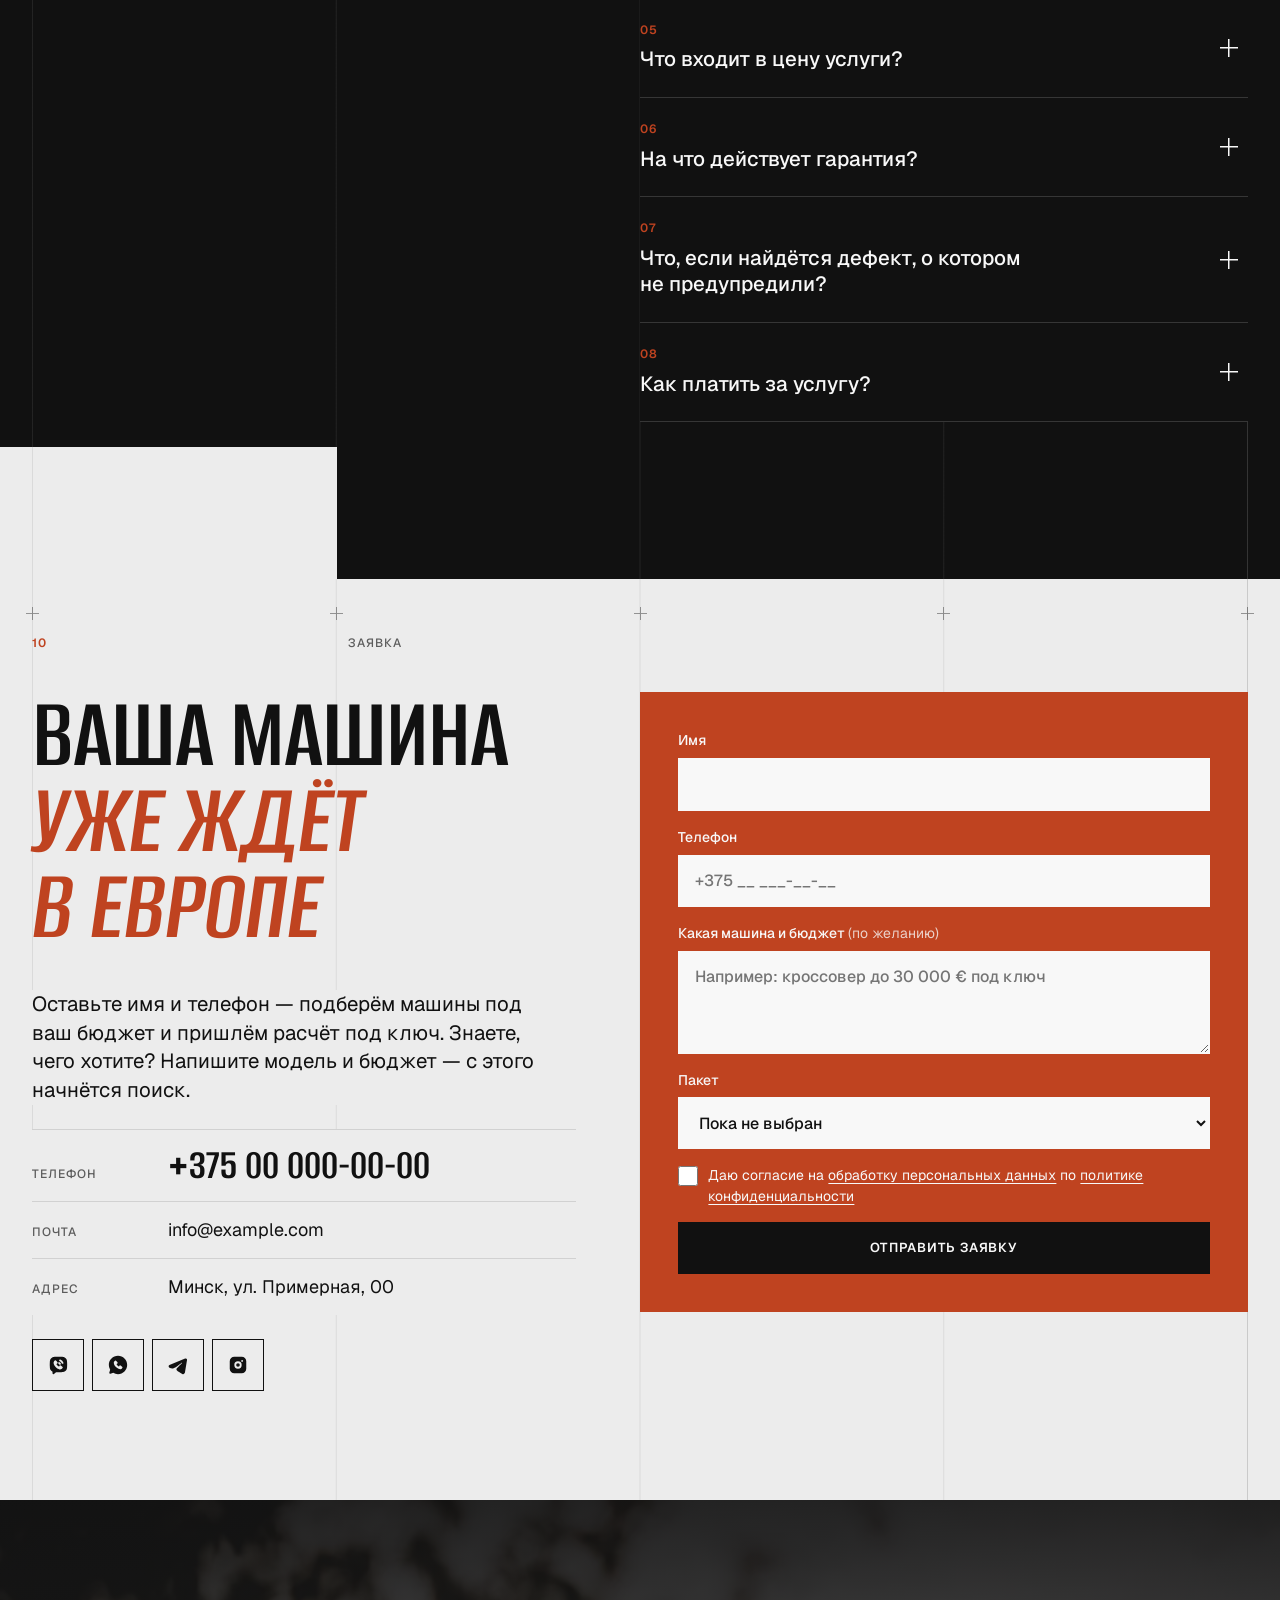
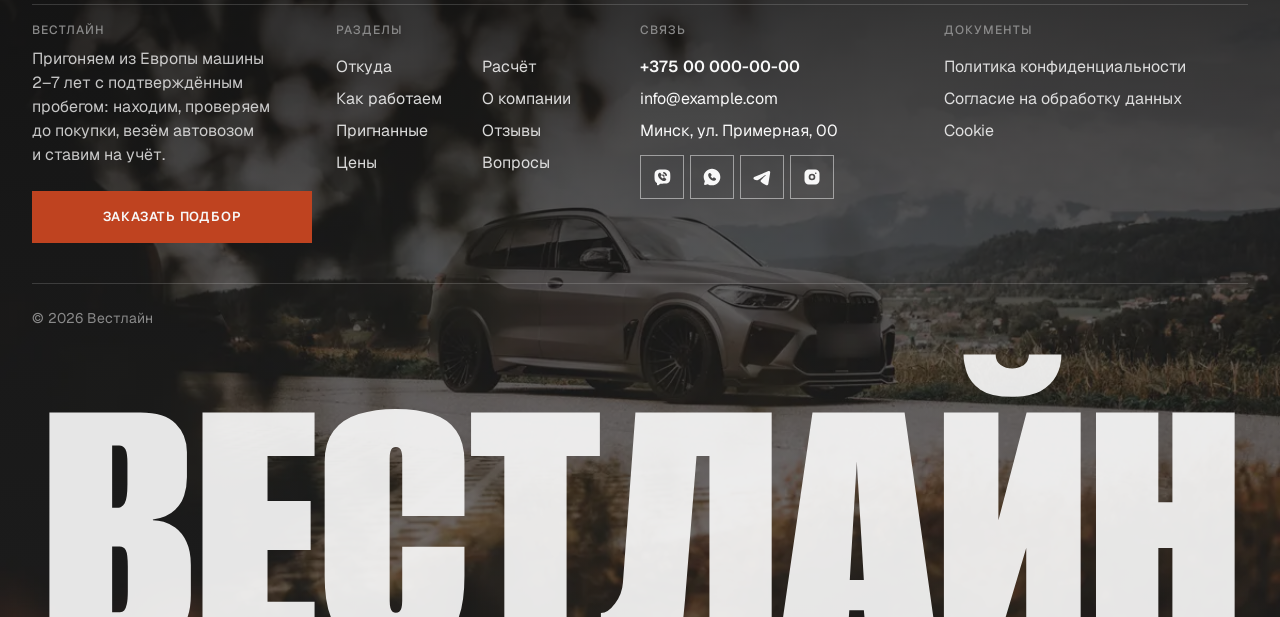
==== commit b08c8e22: "Правки 2026-10-10/11: смена фонов без полосы у низа экрана — колонны прячутся целиком, окно следующе" ====
--- a/index.html
+++ b/index.html
@@ -421,6 +421,6 @@
 <script src="assets/js/form-demo.js"></script>
 <script src="assets/js/reveal.js"></script>
 <script src="assets/js/preloader.js"></script>
-<script src="assets/js/home.js?v=2026-10-07h"></script>
+<script src="assets/js/home.js?v=2026-10-11b"></script>
 </body>
 </html>
